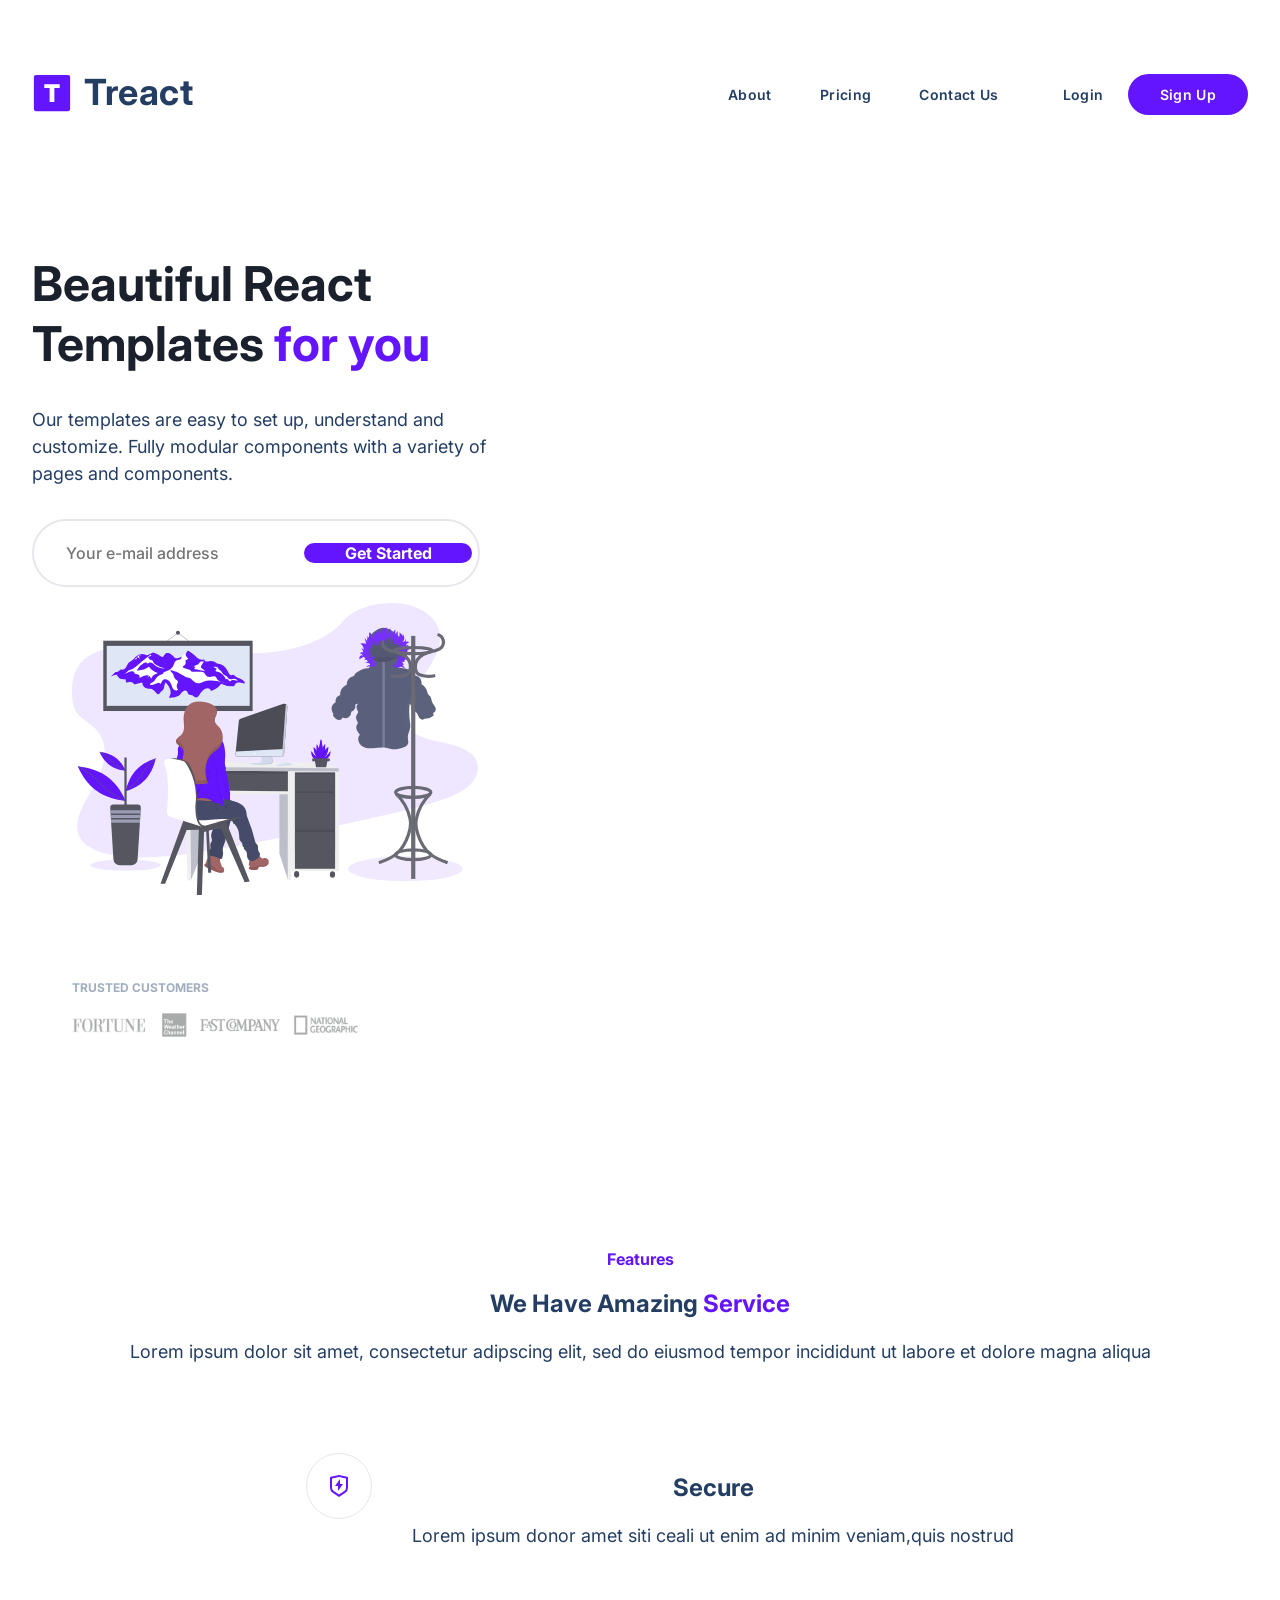
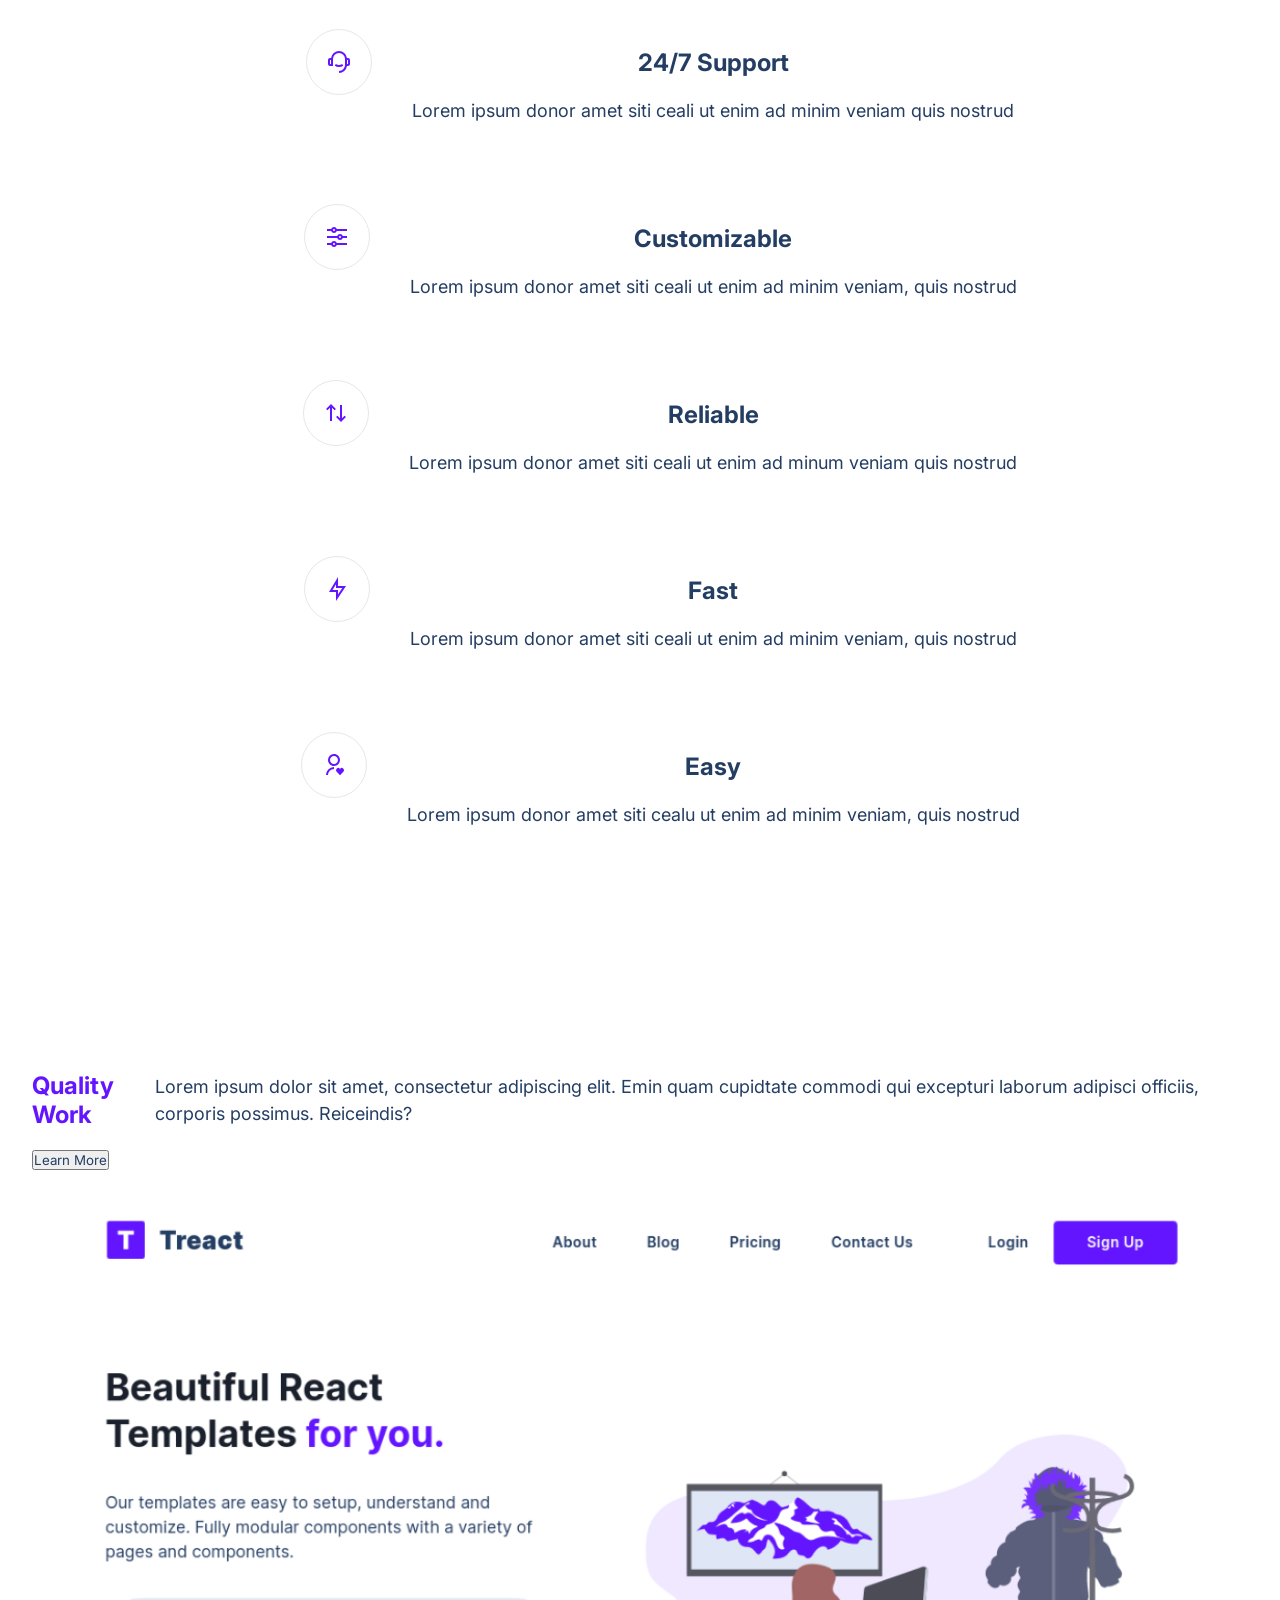
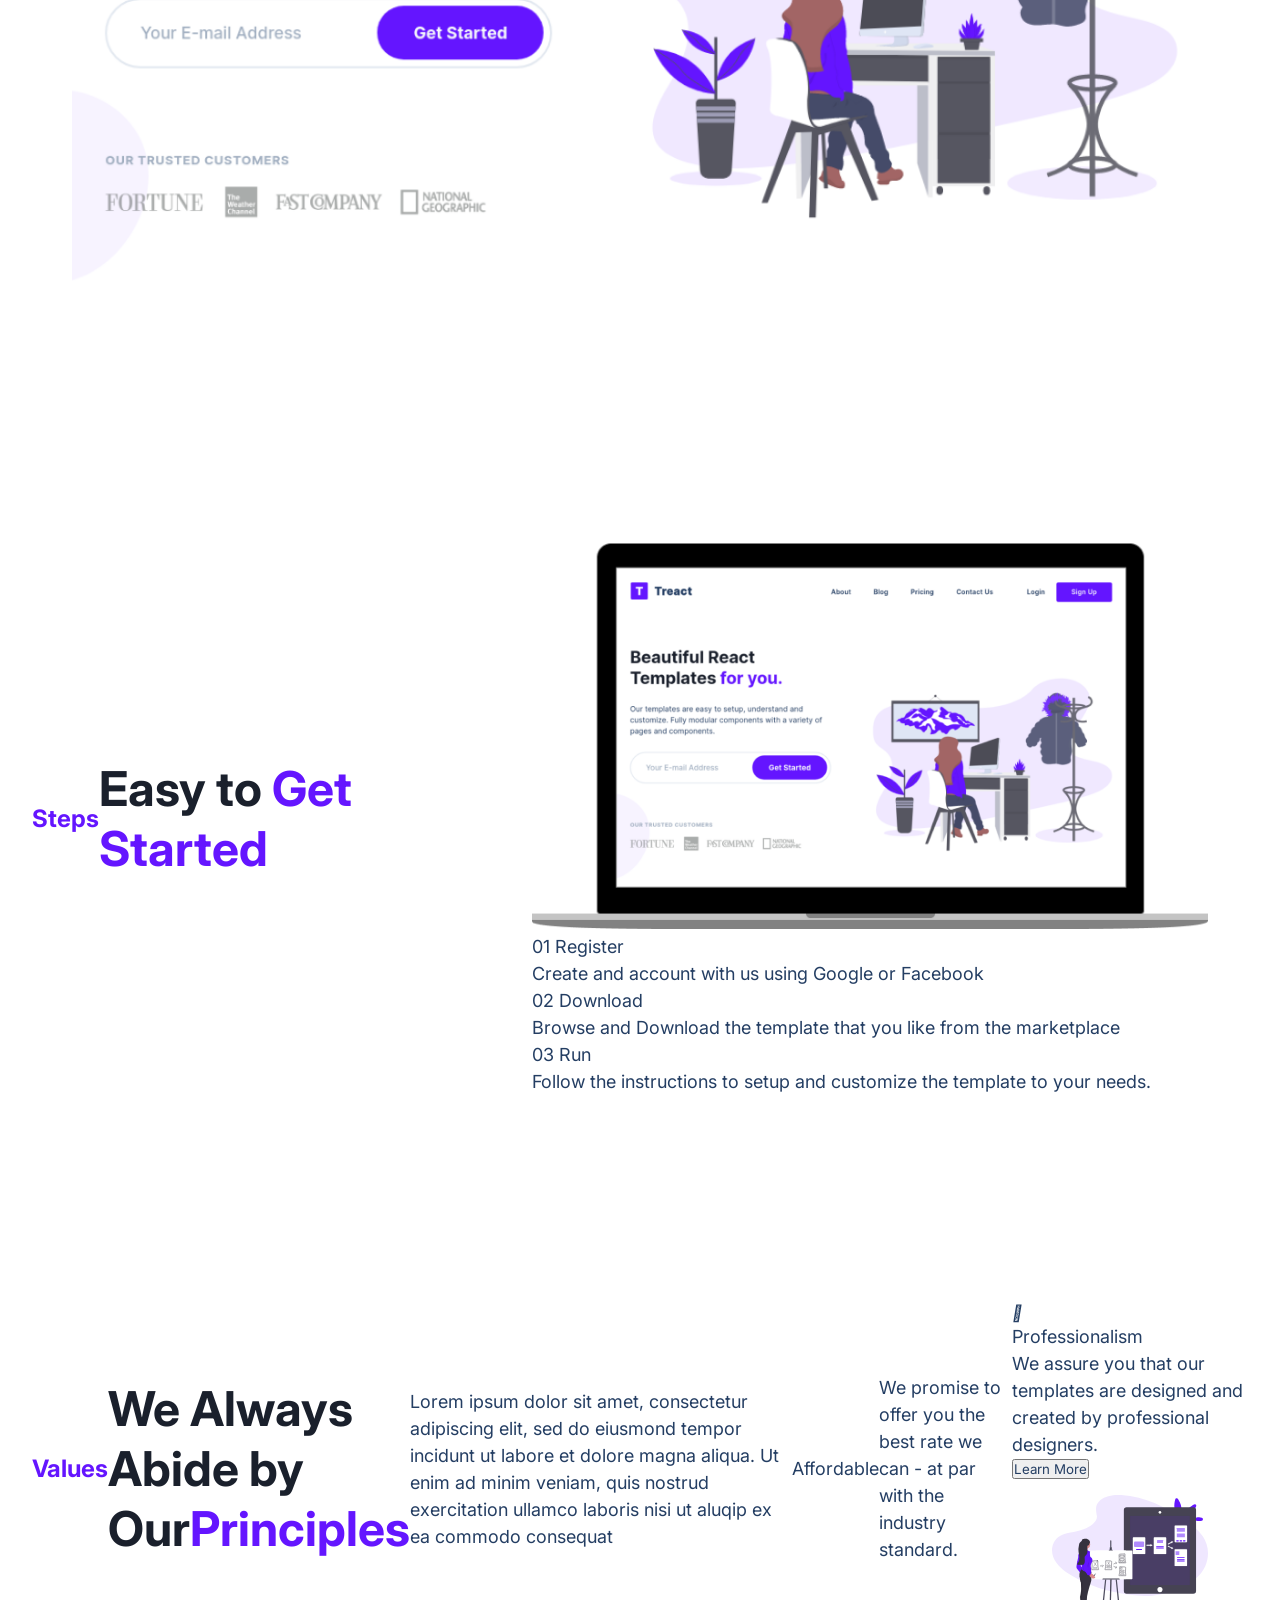
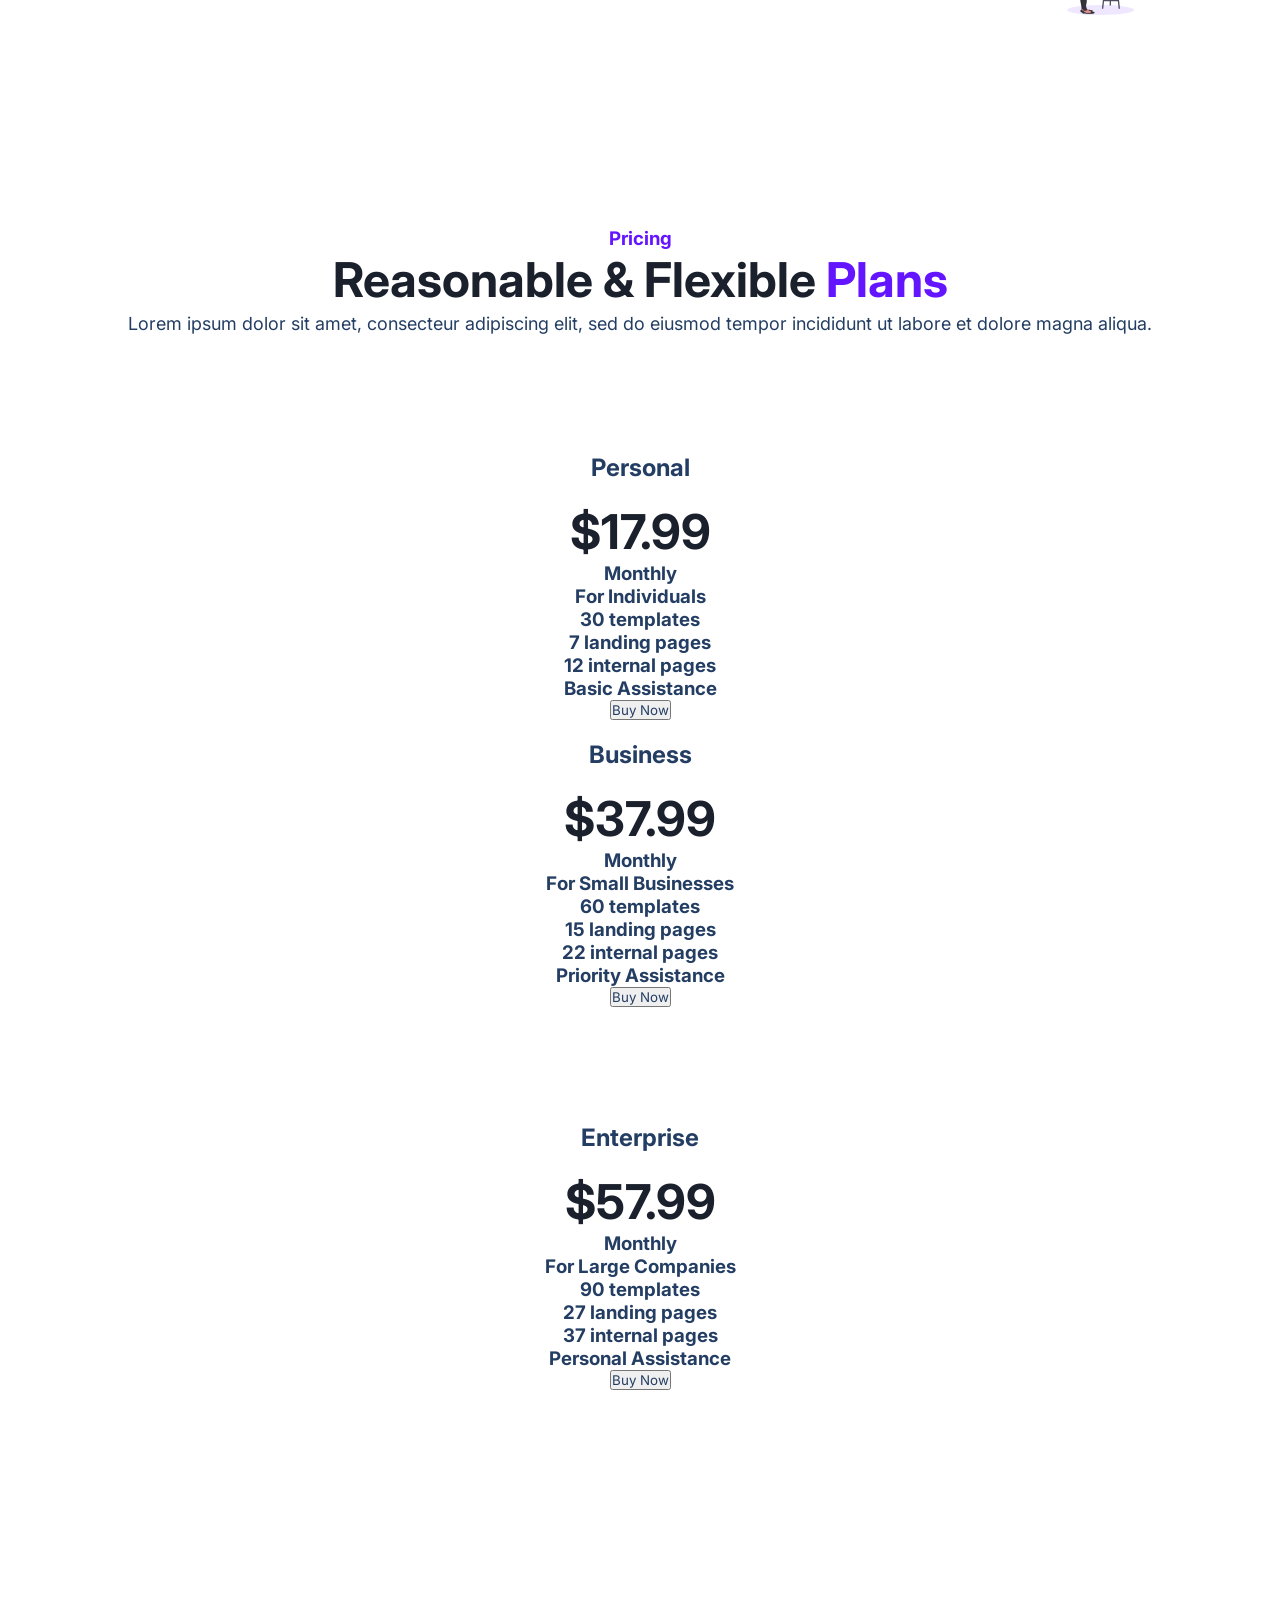
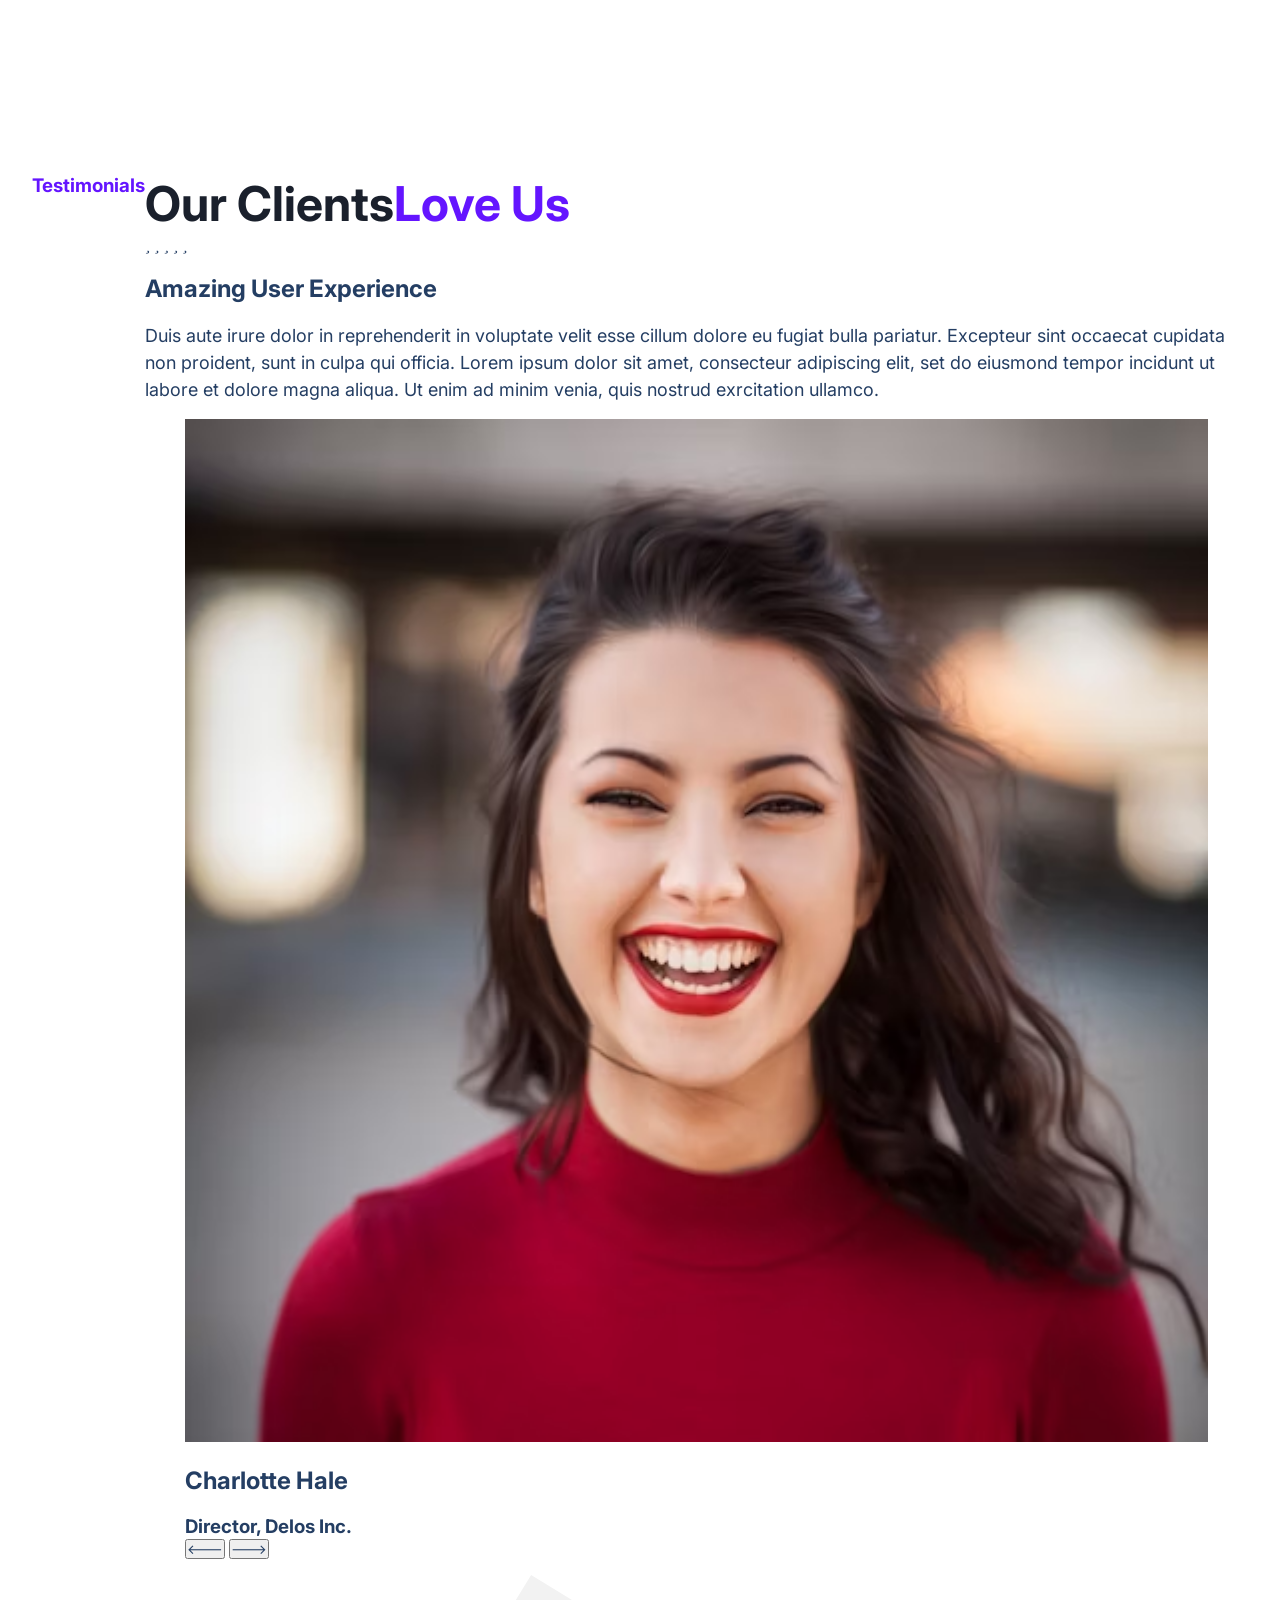
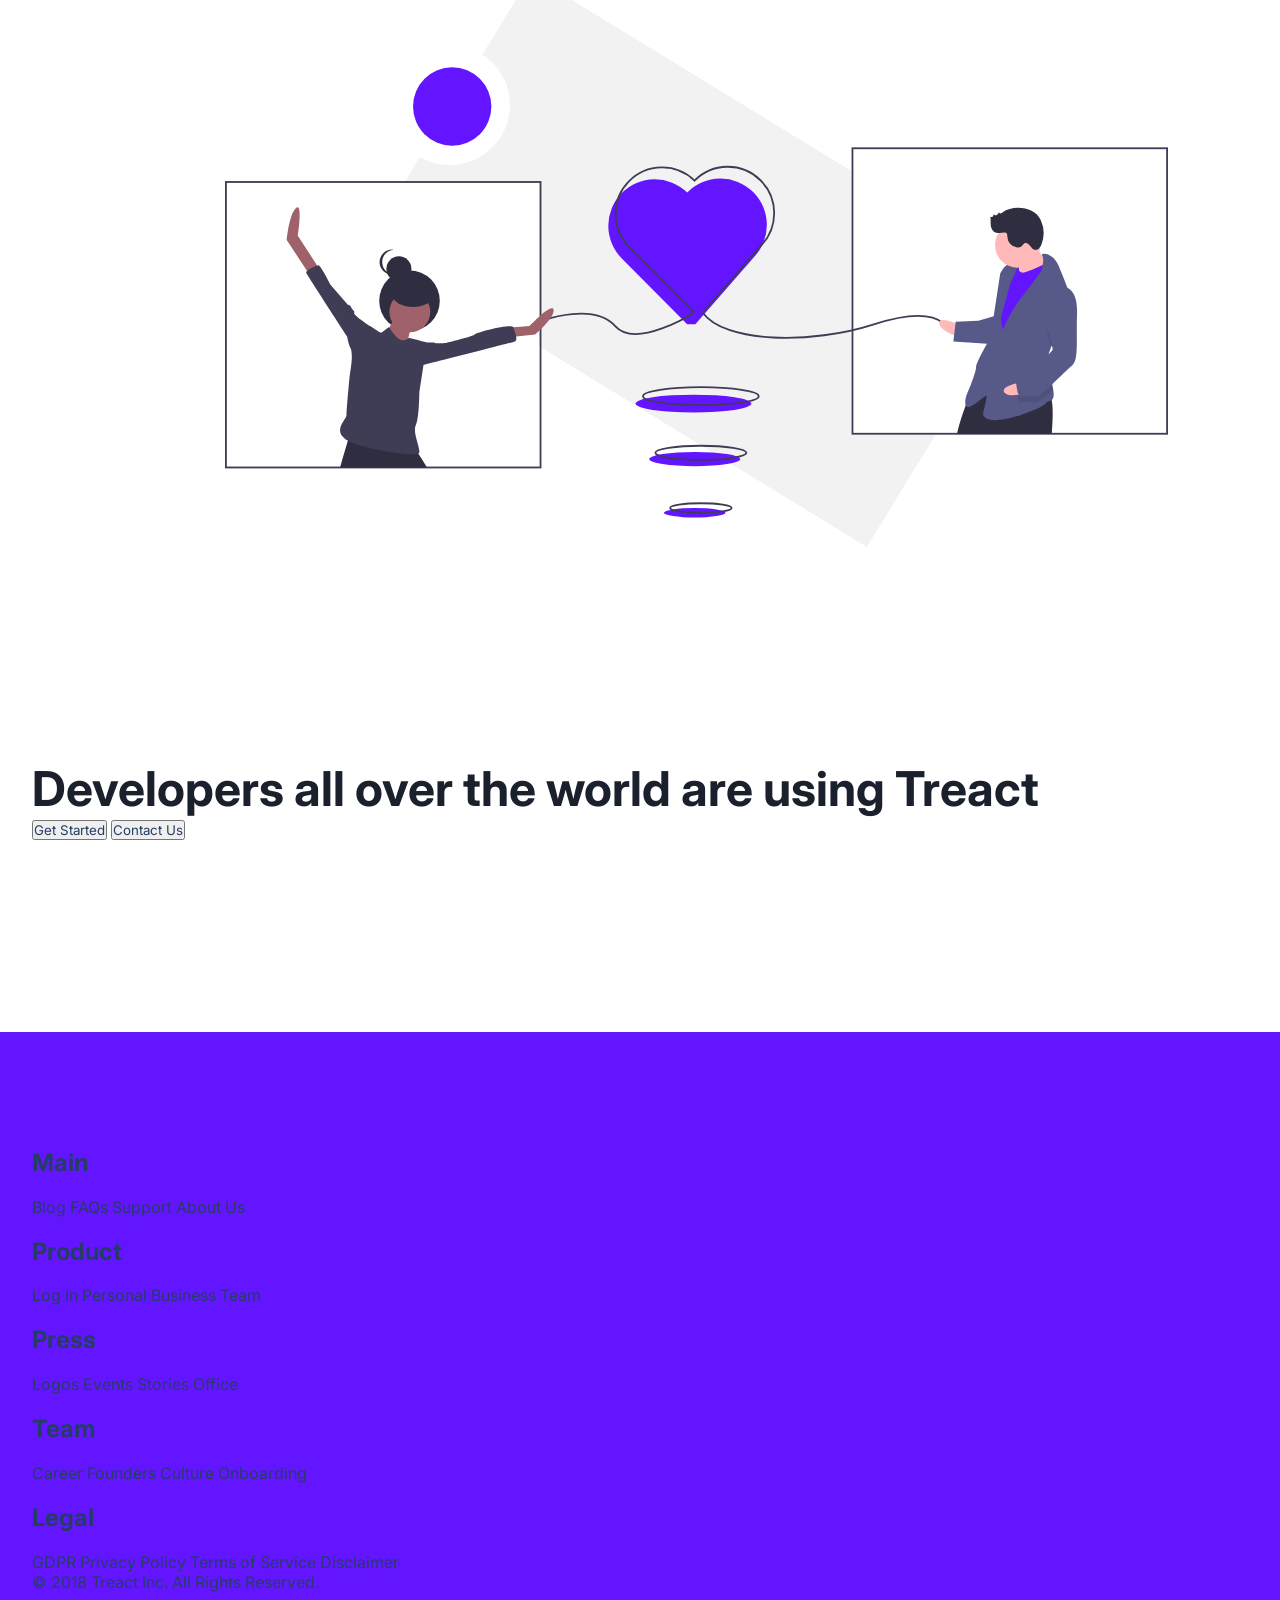
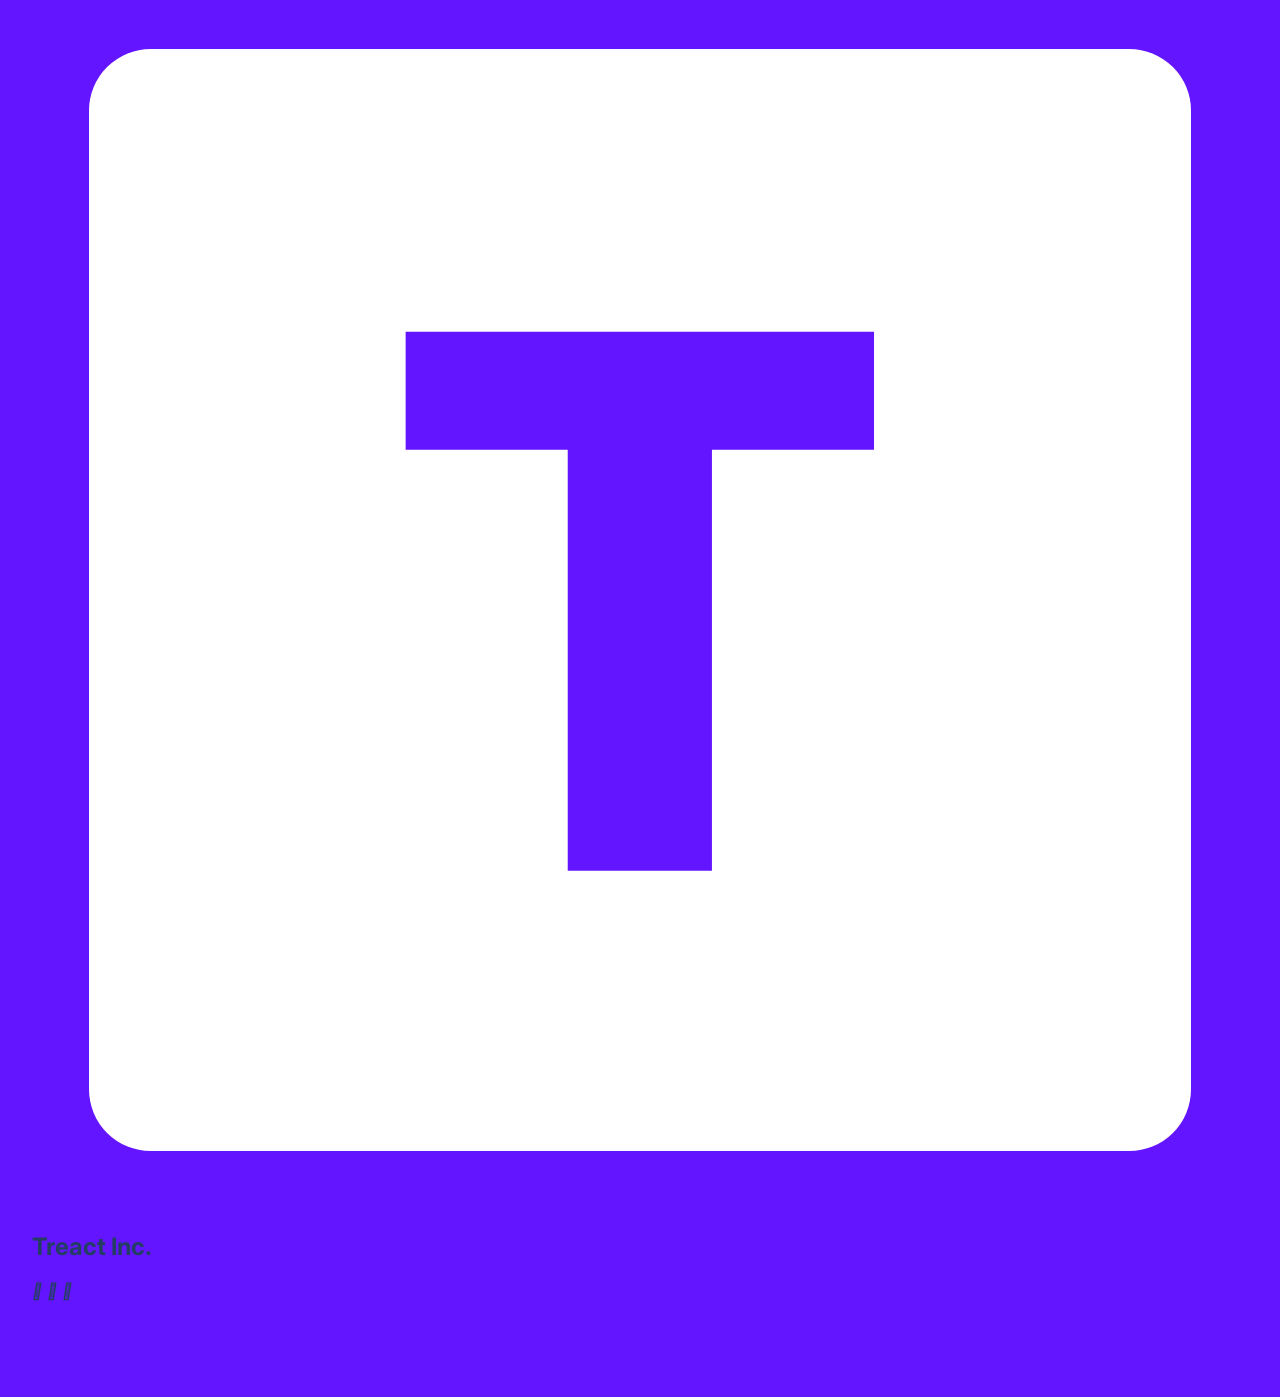
==== index (1).html @ 4f352426 "updated index.html" ====
<!DOCTYPE html>
<html lang="en">

<head>
    <meta charset="UTF-8">
    <meta http-equiv="X-UA-Compatible" content="IE=edge">
    <meta name="viewport" content="width=device-width, initial-scale=1.0">
    <title>Document</title>
    <link rel="stylesheet" href="style.css">
    <link rel="stylesheet" href="https://pro.fontawesome.com/releases/v5.10.0/css/all.css"
        integrity="sha384-AYmEC3Yw5cVb3ZcuHtOA93w35dYTsvhLPVnYs9eStHfGJvOvKxVfELGroGkvsg+p" crossorigin="anonymous" />
    <script src="script.js"></script>
</head>

<body>
    <section id="landing">
        <nav>
            <div class="row nav__row">
                <div class="nav__logo">
                    <img class="nav__logo--img" src="./assets/logo.2c489fc453a1783cbadacf914efa3df6.svg" alt="Treact Logo">
                    <div class="nav__logo--title">
                        <h2>Treact</h2>
                    </div>
            </div>
            <div class="nav__links">
                    <a href="#"" class="nav__link">About</a>
                    <a href="#" 
                     class="nav__link">Pricing</a>
                    <a href="#" class="nav__link">Contact Us</a>
                    <a href="#" class="nav__link login">Login</a>
                    <a href="#" class="nav__link nav__link--primary">Sign Up</a>
                
                <button class="btn__menu" onclick="openMenu()">
                    <svg xmlns="http://www.w3.org/2000/svg" width="24" height="24" viewBox="0 0 24 24" fill="none"
                        stroke="currentColor" stroke-width="2" stroke-linecap="round" stroke-linejoin="round"
                        class="btn__menu--svg">
                        <line x1="3" y1="12" x2="21" y2="12"></line>
                        <line x1="3" y1="6" x2="21" y2="6"></line>
                        <line x1="3" y1="18" x2="21" y2="18"></line>
                    </svg>
                </button>
            </div>
        </nav>
        <div class="modal">
            <button class="btn__menu btn__menu--close" onclick="closeMenu()">
                <svg xmlns="http://www.w3.org/2000/svg" width="24" height="24" viewBox="0 0 24 24" fill="none"
                    stroke="currentColor" stroke-width="2" stroke-linecap="round" stroke-linejoin="round"
                    class="light___StyledCloseIcon-lj69nl-14 fASujC">
                    <line x1="18" y1="6" x2="6" y2="18"></line>
                    <line x1="6" y1="6" x2="18" y2="18"></line>
                </svg>
            </button>
            <div class="modal__links">
                <a class="modal__link">About</a>
                <a class="modal__link">Blog</a>
                <a class="modal__link">Pricing</a>
                <a class="modal__link">Contact Us</a>
                <a class="modal__link">Login</a>
                <a class="modal__link modal__link--primary">Sign Up</a>
            </div>
        </div>
        <header>
            <div class="container">
                <div class="row">
                    <div class="header__description">
                        <h1 class="header__title">Beautiful React Templates <span class="purple">for you</span></h1>
                        <p class="header__description--para"<p> Our templates are easy to set up, understand and customize. Fully modular components with a variety of pages and components.</p>
        <div class="header__email">
            <input type="text" class="header__email--input" placeholder="Your e-mail address">
            <button class="header__email--btn">Get Started</button>
        </div>
        <figure class="header__img--wrapper">
            <img src="./assets/design-illustration-2.6da6a00b20c07c4a9b65d1870679e1b8.svg" alt="" class="header__img"

</figure>
<p class="header__customers--title">
    TRUSTED CUSTOMERS
</p>
   <img src="./assets/customers-logo-strip.680ac7c2e8ae28161d2c.png" alt="" class="header__customers"                         
            </div>
        </header>
    </section>
    <main>
        <section id="features">
            <div class="container">
                <div class="row__narrow">
                    <h4 class="section__title"><span class="purple">Features</span></h4>
                    <h2 class="section__title">We Have Amazing <span class="purple">Service</span></h2>
                    <div class="section__para">
                    <p>Lorem ipsum dolor sit amet, consectetur adipscing elit, sed do eiusmod tempor incididunt ut labore et dolore magna aliqua </p>
                    </div>
                    <div class="features">
                        <div class="feature">
                          <div class="feature__row">
                            <figure class="feature__img--wrapper">
                                <img src="./assets/shield-icon.daefe14b320b14fbd9cbd18908ac93ec.svg" alt="" class="feature__img">
                                </figure>
                                <div class="feature__text">
                                    <h2 class="feature__title">Secure</h2>
                                    <p class="feature__para">Lorem ipsum donor amet siti ceali ut enim ad minim veniam,quis nostrud</p>
                                </div>
                          </div>  
                        </div>
                </div>
                <div class="feature">
                <div class="feature__row">
                    <figure class="feature__img--wrapper">
                        <img src="./assets/support-icon.f9253ffa8cb6ffde5bbaa05eb5136375 (1).svg" alt="" class="feature__img">
                    </figure>
                    <div class="feature__text">
                        <h2 class="feature__title">24/7 Support</h2>
                        <p class="feature__para">Lorem ipsum donor amet siti ceali ut enim ad minim veniam quis nostrud</p>
                    </div>
                </div>    
                </div>
                <div class="feature">
                 <div class="feature__row">
                    <figure class="feature__img--wrapper">
                        <img src="./assets/customize-icon.367468c90fd796009b97fbfba67b2c6a.svg" alt="" class="feature__img">
                        </figure>
                        <div class="feature__text">
                            <h2 class="feature__title">Customizable</h2>
                            <p class="feature__para">Lorem ipsum donor amet siti ceali ut enim ad minim veniam, quis nostrud</p>
                        </div>
                    </div>   
                </div>
                <div class="feature">
                  <div class="feature__row">
                    <figure class="feature__img--wrapper">
                        <img src="./assets/reliable-icon.1367510a8f0a1bec76dc425d25f92f43.svg" alt="" class="feature__img">
                    </figure>
                    <div class="feature__text">
                        <h2 class="feature__title">Reliable</h2>
                        <p class="feature__para">Lorem ipsum donor amet siti ceali ut enim ad minum veniam quis nostrud</p>
                    </div>
                  </div> 
                  </div> 
                <div class="feature">
                    <div class="feature__row">
                        <figure class="feature__img--wrapper">
                            <img src="./assets/fast-icon.dbb971a73d4805d2fc3bcdacdb55beba.svg" alt="" class="feature__img">
                        </figure>
                        <div class="feature__text">
                            <h2 class="feature__title">Fast</h2>
                            <p class="feature__para"> Lorem ipsum donor amet siti ceali ut enim ad minim veniam, quis nostrud</p>
                        </div>
                    </div>
                    </div>
                    <div class="feature">
                    <div class="feature__row">
                        <figure class="feature__img--wrapper">
                            <img src="./assets/simple-icon.673b7e1750b2a4ef32907fc164828d00.svg" alt="" class="feature__img">
                        </figure>
                        <div class="feature__text">
                            <h2 class="feature__title">Easy</h2>
                            <p class="feature__para">Lorem ipsum donor amet siti cealu ut enim ad minim veniam, quis nostrud</p>
                        </div>
                    </div>
                
            </div>
        </section>
        <section id="quality">
            <div class="container">
                <div class="row">
                    <h2 > <span= class="purple"></span>Quality Work</h2>
                    <p>Lorem ipsum dolor sit amet, consectetur adipiscing elit. Emin quam cupidtate commodi qui excepturi laborum adipisci officiis, corporis possimus. Reiceindis?</p>
                </div>
                <button class="btn btn--primary">Learn More</button>
                <figure class="quality__image">
                    <img src="./assets/hero-screenshot-1.40a097b525c2f8c9808e.png"
                </figure>
            </div>
        </section>
        <section id="steps">
            <div class="container">
                <div class="row">
                    <h2 > <span= class="purple"></span>Steps</h2>
                    <h1>Easy to <span= class="purple">Get Started</span></h1>
                    <figure class="steps__image">
                        <img src="./assets/hero-screenshot-2.241aac1fbc66db29d873.png"
                    </figure>
                    <p class="steps__description">01 Register</p>
                    <p class="steps__subtitle">
                        Create and account with us using Google or Facebook
                    </p>
                    <p class="steps__description">02 Download</p>
                    <p class="steps__subtitle">
                        Browse and Download the template that you like from the marketplace
                    </p>
                    <p class="steps__description">03 Run
</p>
<p class="steps__subtitle"> Follow the instructions to setup and customize the template to your needs. </p>
                </div>
            </div>
        </section>
        <section id="values">
            <div class="container">
                <div class="row">
                    <h2 > <span= class="purple"></span>Values</h2>
                    <h1>We Always Abide by Our<span= class="purple">Principles</span></h1>
                    <p class="values__description">Lorem ipsum dolor sit amet, consectetur adipiscing elit, sed do eiusmond tempor incidunt ut labore et dolore magna aliqua. Ut enim ad minim veniam, quis nostrud exercitation ullamco laboris nisi ut aluqip ex ea commodo consequat</p>
                    <div class="value">
                    <i class="fa-solid fa-dollar sign"></i>
                </div>
                    <p class="value__subsection">
                        Affordable
                    </p>
                    <p class="value__description"> We promise to offer you the best rate we can - at par with the industry standard.</p>
                    <div class="value">
                        <i class="fa-solid fa-briefcase"></i>
                        <p class="value__subsection">
                            Professionalism</p>
                            <p class="value__description"> We assure you that our templates are designed and created by professional designers.</p>
                            <button class="btn btn--primary">Learn More</button>
                            <figure class="values__image">
<img src="./assets/prototype-illustration.21bc4b3f612a2f257c3d361067582485.svg"
                            </figure>
                            
                    </div>
                    
                </div>
            </div>
        </section>
        <section id="pricing">
            <div class="container">
                <div class="row">
                    <h3 class="section__title"><span class="purple">Pricing</span></h3>
                    <h1>Reasonable & Flexible <span class="purple">Plans</span></h1>
                    <p class="pricing__description">Lorem ipsum dolor sit amet, consecteur adipiscing elit, sed do eiusmod tempor incididunt ut labore et dolore magna aliqua.</p>
                </div>
                <div class="container">
                    <div class="row">
                    <h2>Personal</h2>
                    <h1>$17.99</h1>
                    <h3>Monthly</h3>
                    <h3>For Individuals</h3>
                    <h3>30 templates</h3>
                    <h3>7 landing pages</h3>
                    <h3>12 internal pages</h3>
                    <h3>Basic Assistance</h3>
                    <button class="btn btn--primary">Buy Now</button>
</div>
<div class="containter">
    <div class="row">
        <h2>Business</h2>
        <h1>$37.99</h1>
        <h3>Monthly</h3>
        <h3>For Small Businesses</h3>
        <h3>60 templates</h3>
        <h3>15 landing pages</h3>
        <h3>22 internal pages</h3>
        <h3>Priority Assistance</h3>
        <button class="btn btn--primary">Buy Now</button>
</div>
<div class="container">
    <div class="row">
        <h2>Enterprise</h2> 
        <h1>$57.99</h1>
        <h3>Monthly</h3>
        <h3>For Large Companies</h3>
        <h3>90 templates</h3>
        <h3>27 landing pages</h3>
        <h3>37 internal pages</h3>
        <h3>Personal Assistance</h3>
        <button class="btn btn--primary">Buy Now</button>
    </div>
</div>
            
        </section>
        <section id="testimonials">
            <div class="container">
                <div class="row">
                    <h3 > <span= class="purple"></span>Testimonials</h3>
                    <div class="testimonial">
                    <h1> Our Clients<span= class="purple">Love Us</span></h1>
                    <div class="customer__ratings">
                        <i class="fa-solid fa-star"></i>
                        <i class="fa-solid fa-star"></i>    
                        <i class="fa-solid fa-star"></i>
                        <i class="fa-solid fa-star"></i>
                        <i class="fa-solid fa-star"></i>
                        <h2>Amazing User Experience</h2>
                        <p class="customer__testimonal"> Duis aute irure dolor in reprehenderit in voluptate velit esse cillum dolore eu fugiat bulla pariatur. Excepteur sint occaecat cupidata non proident, sunt in culpa qui officia. Lorem ipsum dolor sit amet, consecteur adipiscing elit, set do eiusmond tempor incidunt ut labore et dolore magna aliqua. Ut enim ad minim venia, quis nostrud exrcitation ullamco.
                            </p>
                            <figure class="customer__image">
                                <img src="./assets/photo-1494790108377-be9c29b29330.avif"
                            </figure>
                            <h2>Charlotte Hale  </h2>
                            <h3>Director, Delos Inc.</h3>
                            <button class="btn btn--primary"><---</button>
                            <button class="btn btn--primary">---></button>
                            <figure class="testimonial__image">
                                <img src="./assets/love-illustration.c759090fa833369ad6ffb6eb19cacb3e.svg">
                            </figure>
                    </div>
                </div>
            
        </section>
        <section id="start">
            <div class="container">
                <div class="row">
                    <h1>Developers all over the world are using Treact</h1>
                    <button class="btn btn--primary">Get Started</button>
                    <button class="btn btn--secondary">Contact Us</button>
                </div>
            </div>
        </section>
    </main>
    <footer>
        <div class="row footer__row">
            <div class="footer__row">
                <h2>Main</h2>
                <div class="footer__list">
                    <a href= "class=footer__link">Blog</a>
                    <a href="class="footer__link">FAQs</a>
                    <a href="class="footer__link">Support</a>
                    <a href="class="footer__link">About Us</a>
                </div>
                <div class="footer__row">
                    <h2>Product</h2> 
                    <a href="class=footer__link">Log In</a>
                    <a href="class=footer__link">Personal</a>
                    <a href="class__footer link">Business</a>
                    <a href="class=footer__link">Team</a>
                    <div class="footer__row">
                        <h2>Press</h2>
                        <a href="class=footer__link">Logos</a>
                        <a href="class=footer__link">Events</a>
                        <a href="class=footer__link">Stories</a>
                        <a href="class=footer__link">Office</a>
                    </div>
                        <div class="footer__row">
                                <h2>Team</h2>
                                <a href="class=footer__link">Career</a>
                                <a href="class=footer__link">Founders</a>
                                <a href="class=footer__link">Culture</a>
                                <a href="class=footer__link">Onboarding</a>
                                <div class="footer__row">
                                    <h2>Legal</h2>
                                    <a href="class=footer__link">GDPR</a>
                                    <a href="class=footer__link">Privacy Policy</a>
                                    <a href="class=footer__link">Terms of Service</a>
                                    <a href="class=footer__link">Disclaimer</a>
                                    <div class="footer__copyright"> &copy 2018 Treact Inc. All Rights Reserved.</div>
                                    <div class="footer__logo">
                                        <img src="./assets/logo-light.d9a5d1b5be5ea077b26864fdfc2e96a4.svg"
                                    </div>
                                    <div class="footer__logo__title">
                                        <h2>Treact Inc.</h2>
                                    </div>

                                        <div class="footer__socials">
                                            <a href="class=footer__social"><i class="fa-solid fa-facebook-f"></i></a>
                                            <a href="class=footer__social"><i class="fa-solid fa-twitter"></i></a>
                                            <a href="class=footer__social"><i class="fa-solid fa-youtube"></i></a>
                                        
                                    </div>
            </div>
        </div>
    </footer>
</body>

</html>
---- style.css ----
@import url("https://fonts.googleapis.com/css2?family=Inter:wght@100;200;300;400;500;600;700;800;900&display=swap");

* {
  margin: 0;
  padding: 0;
  box-sizing: border-box;
  font-family: "Inter", system-ui;
  color: #243e63;
}

body {
  max-width: 100vw;
  overflow-x: hidden;
}

a {
  text-decoration: none;
  display: inline;
}

h1 {
  font-size: 48px;
  color: #1a202c;
  line-height: 1.25;
}

p {
  font-size: 18px;
  line-height: 1.5;
}

img {
  width: 100%;
}

.row {
  width: 100%;
  max-width: 1280px;
  margin: 0 auto;
}

.row__narrow {
  width: 100%;
  max-width: 1024px;
  margin: 0 auto;
}

.container {
  padding: 96px 0;
}

.purple {
  color: #6415ff;
}

section {
  padding: 0 32px;
}

main {
  margin-bottom: 96px;
}

button {
  cursor: pointer;
}

/* 

NAVBAR ↓

*/

nav {
  display: flex;
  padding-top: 32px;
}

.nav__row {
  display: flex;
  justify-content: space-between;
}

.nav__logo {
  display: flex;
  align-items: center;
  margin: 8px 0;
  padding-bottom: 4px;
}

.nav__logo--img {
  height: 40px;
  width: 40px;
}

.nav__logo--title {
  font-weight: 900;
  font-size: 24px;
  margin-left: 12px;
  padding-bottom: 2px;
  letter-spacing: 0.6px;
}

.nav__links {
  display: flex;
  align-items: center;
  padding-bottom: 2px;
}

.nav__link {
  font-size: 14px;
  font-weight: 600;
  padding-top: 4px;
  letter-spacing: 0.35px;
  position: relative;
  border-bottom: 2px solid transparent;
  transition: 300ms;
  margin: 0 24px;
}

.nav__link::after {
  content: "";
  position: absolute;
  left: 0;
  bottom: -6px;
  height: 2px;
  width: 100%;
  background: #6415ff;
  transition: all 300ms ease;
  opacity: 0;
}

.nav__link:hover::after {
  opacity: 1;
}

.login {
  margin-left: 40px;
}

.nav__link--primary {
  margin: 0;
  padding: 10px 32px;
  margin-top: 2px;
  border-radius: 9999px;
  background-color: #6415ff;
  line-height: 1.5;
  color: #fff;
  border: none;
  width: auto;
  transition: all 300ms ease;
}

.nav__link--primary::after {
  content: "";
  width: 0;
  height: 0;
}

.nav__link--primary:hover {
  background-color: #5811cc;
  color: #fff;
}

.btn__menu {
  display: none;
  background: transparent;
  border: none;
  transition: all 300ms ease;
}

.btn__menu--svg:hover {
  filter: invert(26%) sepia(94%) saturate(7476%) hue-rotate(261deg)
    brightness(94%) contrast(115%);
}

.modal {
  position: fixed;
  top: 0;
  left: 0;
  right: 0;
  height: 378px;
  margin: 24px 16px;
  padding: 32px;
  background-color: #fff;
  border: 1px solid rgb(229, 231, 235);
  border-radius: 8px;
  z-index: 4;
  visibility: hidden;
  opacity: 0;
  transform: translateX(300%);
  transition: all 300ms ease;
}

.modal__links {
  width: 100%;
  height: 100%;
  display: flex;
  flex-direction: column;
  align-items: center;
}

.modal__link {
  color: #1a202c;
  font-size: 18px;
  font-weight: 600;
  line-height: 1.5;
  margin: 8px 0;
  padding-bottom: 4px;
  border-bottom: 2px solid transparent;
}

.modal__link--primary {
  color: #f7fafc;
  padding: 12px 32px;
  background: #6415ff;
  border-radius: 500px;
  border: none;
}

.menu--open .modal {
  visibility: visible;
  opacity: 1;
  transform: translateX(0);
}

.btn__menu--close {
  position: fixed;
  top: 24px;
  right: 18px;
}

/* 

HEADER / ABOUT US ↓

*/

header .row {
  display: flex;
  align-items: center;
  justify-content: space-between;
}

.header__description {
  width: 40%;
}

.header__description--para {
  margin: 32px 0;
}

.header__email {
  width: 100%;
  max-width: 448px;
  height: 68px;
  position: relative;
  display: flex;
  justify-content: flex-end;
  align-items: center;
}

.header__email--input {
  width: 100%;
  border-radius: 500px;
  border: 2px solid #e5e7eb;
  padding: 20px 192px 20px 32px;
  color: #243e63;
  font-size: 16px;
  font-weight: 500;
  position: absolute;
  top: 0;
  bottom: 0;
  z-index: 1;
  transition: border-color 300ms;
}

.header__email--input:hover {
  border-color: #a0aec0;
}

.header__email--input:focus,
.header__email--input:active {
  outline: none;
  border-color: #6415ff;
}

.header__email--btn {
  z-index: 2;
  margin: 8px;
  height: calc(100%-16px);
  border-radius: 500px;
  width: 168px;
  border: none;
  background-color: #6415ff;
  color: #fff;
  font-weight: 700;
  font-size: 16px;
  transition: all 300ms ease;
}

.header__email--btn:hover {
  background-color: #3c0d99;
}

.header__customers--title {
  margin-top: 80px;
  color: #a0aec0;
  font-size: 12px;
  font-weight: 700;
  letter-spacing: 0.6;
}

.header__customers {
  margin-top: 16px;
  padding-right: 120px;
  opacity: 0.5;
}

.header__img--wrapper {
  width: calc(100%-40%);
}

.header__img {
  width: 100%;
  max-width: 768px;
}

/* 

FEATURES ↓

*/

#features {
  position: relative;
}

#features .row__narrow {
  display: flex;
  flex-direction: column;
  align-items: center;
}

.features {
    display: flex;
    flex-wrap: wrap;
    margin-top: 40px;
}

.feature {
  width: calc(100%/3)  
  margin: 0;
  padding: 0;
  box-sizing: border-box;
  font-family: "Inter", sans-serif;
  color: #243e63;
}

.feature__row {
  display: flex;
  align-items: flex-start;
  padding: 32px 8px;
  margin: 0 16px;
  text-align: center;
}

.feature__img--wrapper {
  display: flex;
  padding: 20px;
  border: 1px solid #e5e7eb;
  border-radius: 500px;
}

.feature__text {
    margin-left: 0px;
    margin-top: 16px;
}

figure {
    margin-block-start: 1em;
    margin-block-end: 1em;
    margin-inline-start: 40px;
    margin-inline-end: 40px;
    unicode-bidi: isolate;
}

img {
    margin: 0;
    padding: 0;
    box-sizing: border-box;
    overflow-clip-margin: content-box;
    overflow: clip;
}
div {
    display: block;
    unicode-bidi: isolate;
}

h2 {
    display: block;
    font-size: 1.5em;
    margin-block-start: 0.83em;
    margin-block-end: 0.83em;
    margin-inline-start: 0px;
    margin-inline-end: 0;
    font-weight: bold;
    unicode-bidi: isolate;
}
/* 

QUALITY WORK ↓

*/

#quality .row {
  display: flex;
  justify-content: space-between;
  align-items: center;
}

/* 

STEPS ↓

*/

#steps .row {
  display: flex;
  justify-content: space-between;
  align-items: center;
}

/* 

VALUES ↓

*/

#values .row {
  display: flex;
  justify-content: space-between;
  align-items: center;
}

/*

PRICING ↓

*/

#pricing .row {
  display: flex;
  flex-direction: column;
  align-items: center;
}

/* 

TESTIMONIALS ↓

*/

#testimonials .row {
  display: flex;
}

/* 

START / CALL TO ACTION ↓

*/

#start .row {
  position: relative;
  overflow: hidden;
}

/* 

FOOTER ↓

*/

footer {
  padding: 96px 32px;
  background-color: rgb(100, 21, 255);
  margin-bottom: -32px;
  position: relative;
  overflow: hidden;
}

/* 

MOBILE RESPONSIVENESS ↓

*/

@media (max-width: 1280px) {
  header .row {
    align-items: flex-end;
  }
}

@media (max-width: 1024px) {
  .btn__menu {
    display: block;
  }
  header .row {
    flex-direction: column;
    align-items: center;
  }
  footer {
    padding: 80px 32px;
  }
}

@media (max-width: 768px) {
  #quality .row,
  #values .row {
    flex-direction: column-reverse;
  }
  #steps .row,
  #testimonials .row {
    flex-direction: column;
    align-items: center;
  }
  #pricing .row {
    margin-top: 40px;
  }
}

@media (max-width: 640px) {
  .container {
    padding: 80px 0;
  }
  .nav__logo {
    margin: 8px 0;
    padding-bottom: 4px;
  }
  main {
    margin-bottom: 80px;
  }
}
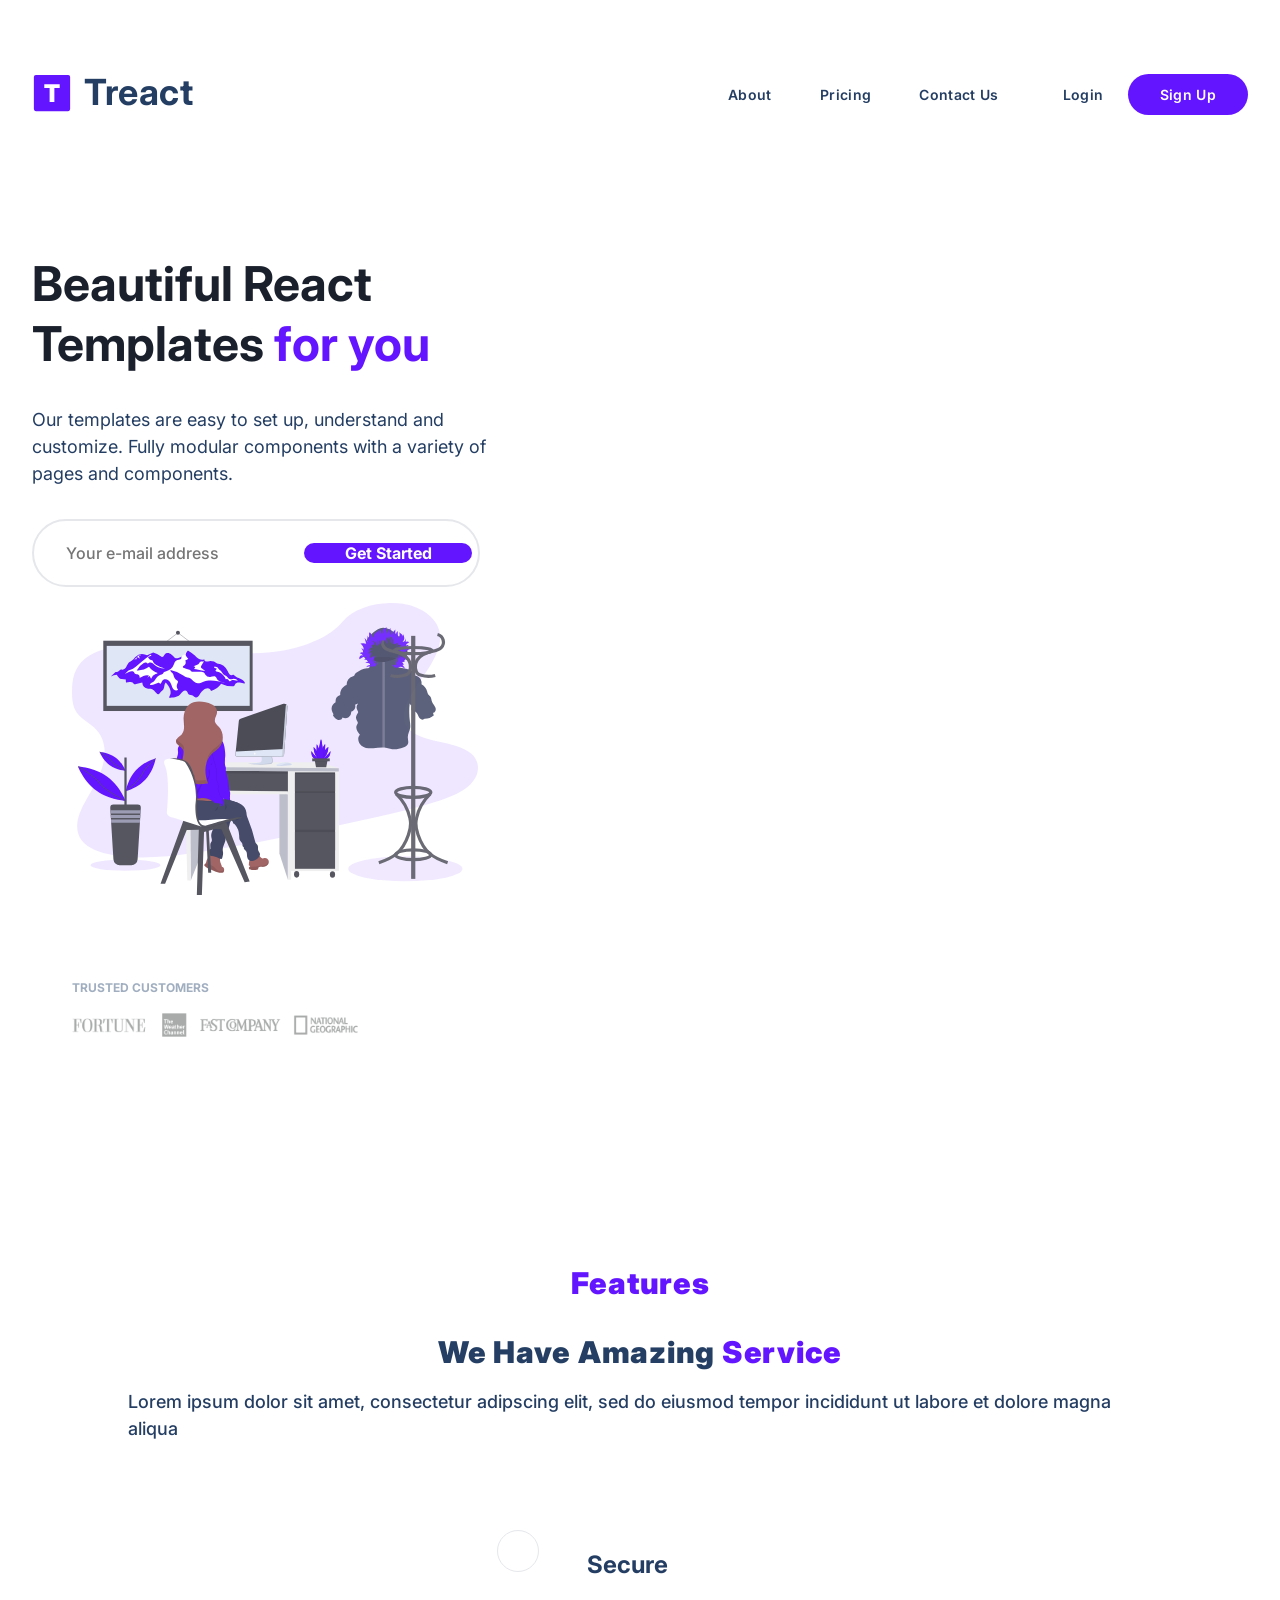
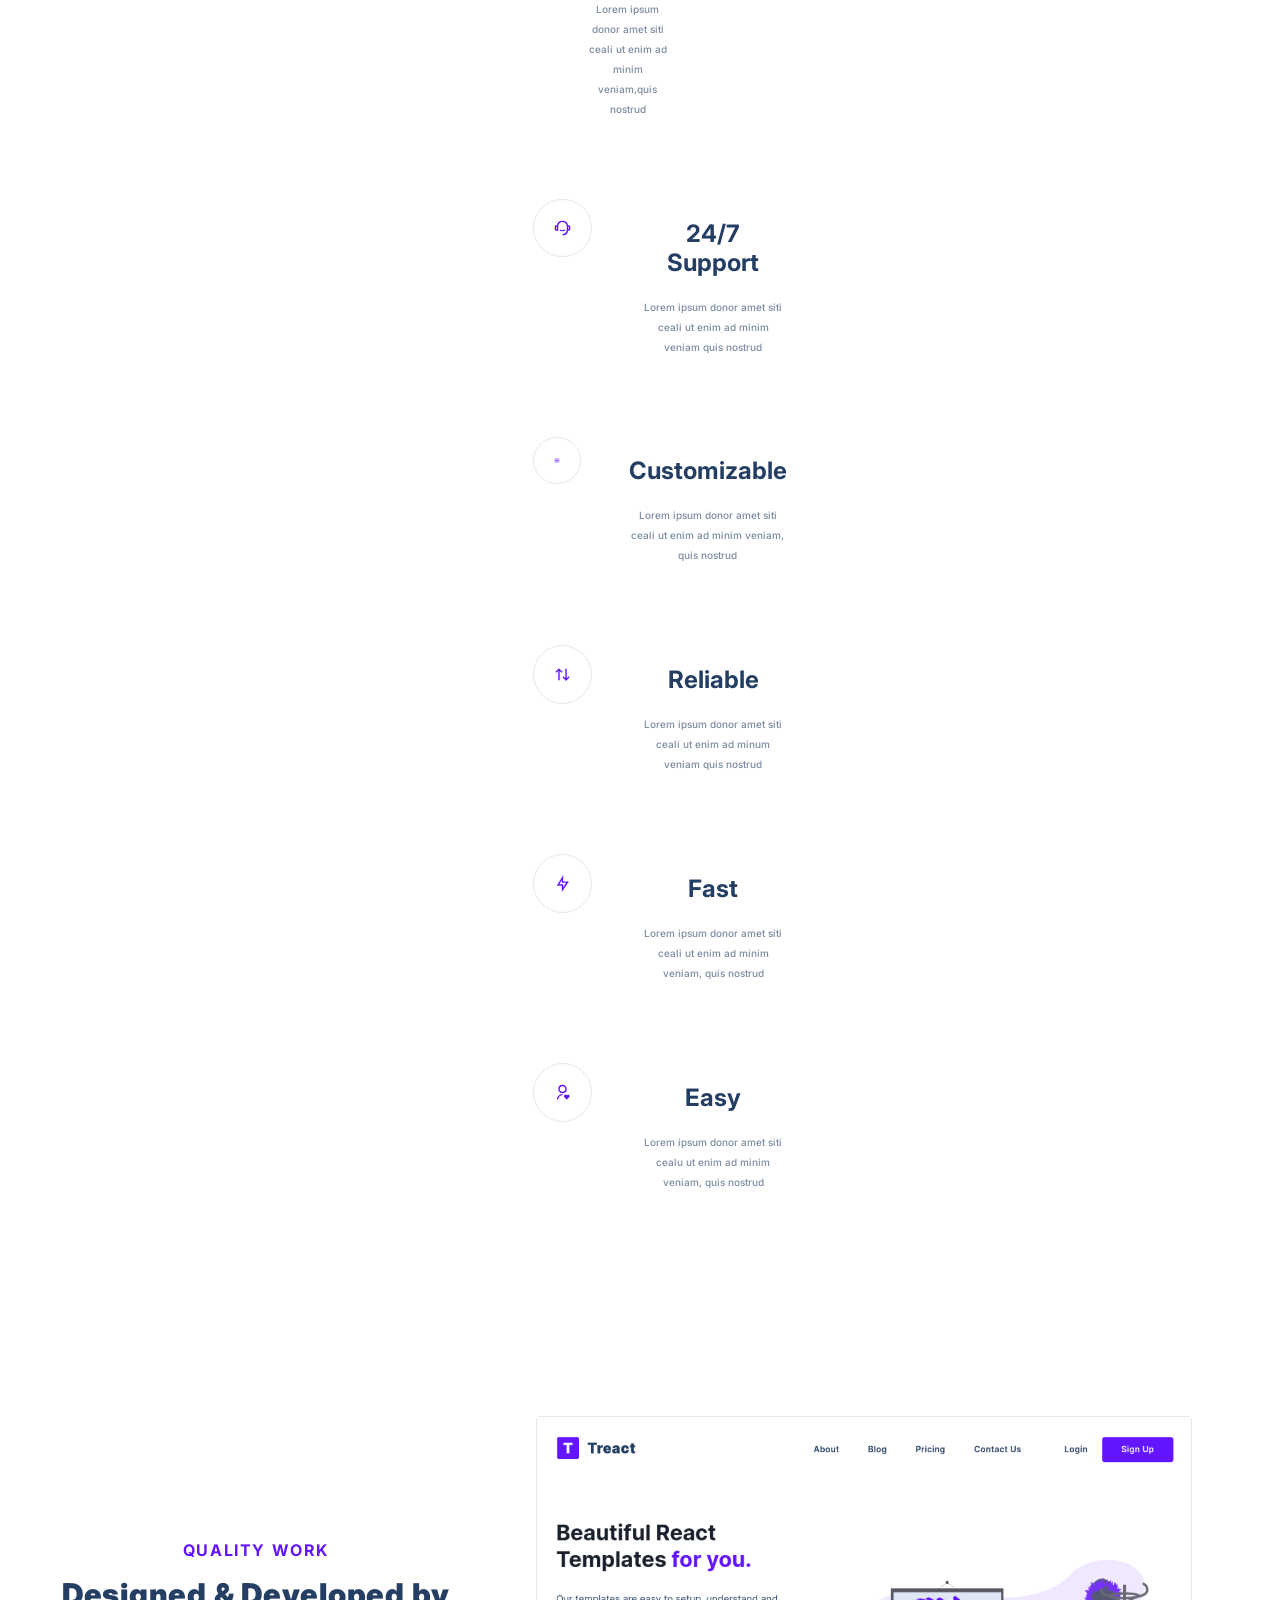
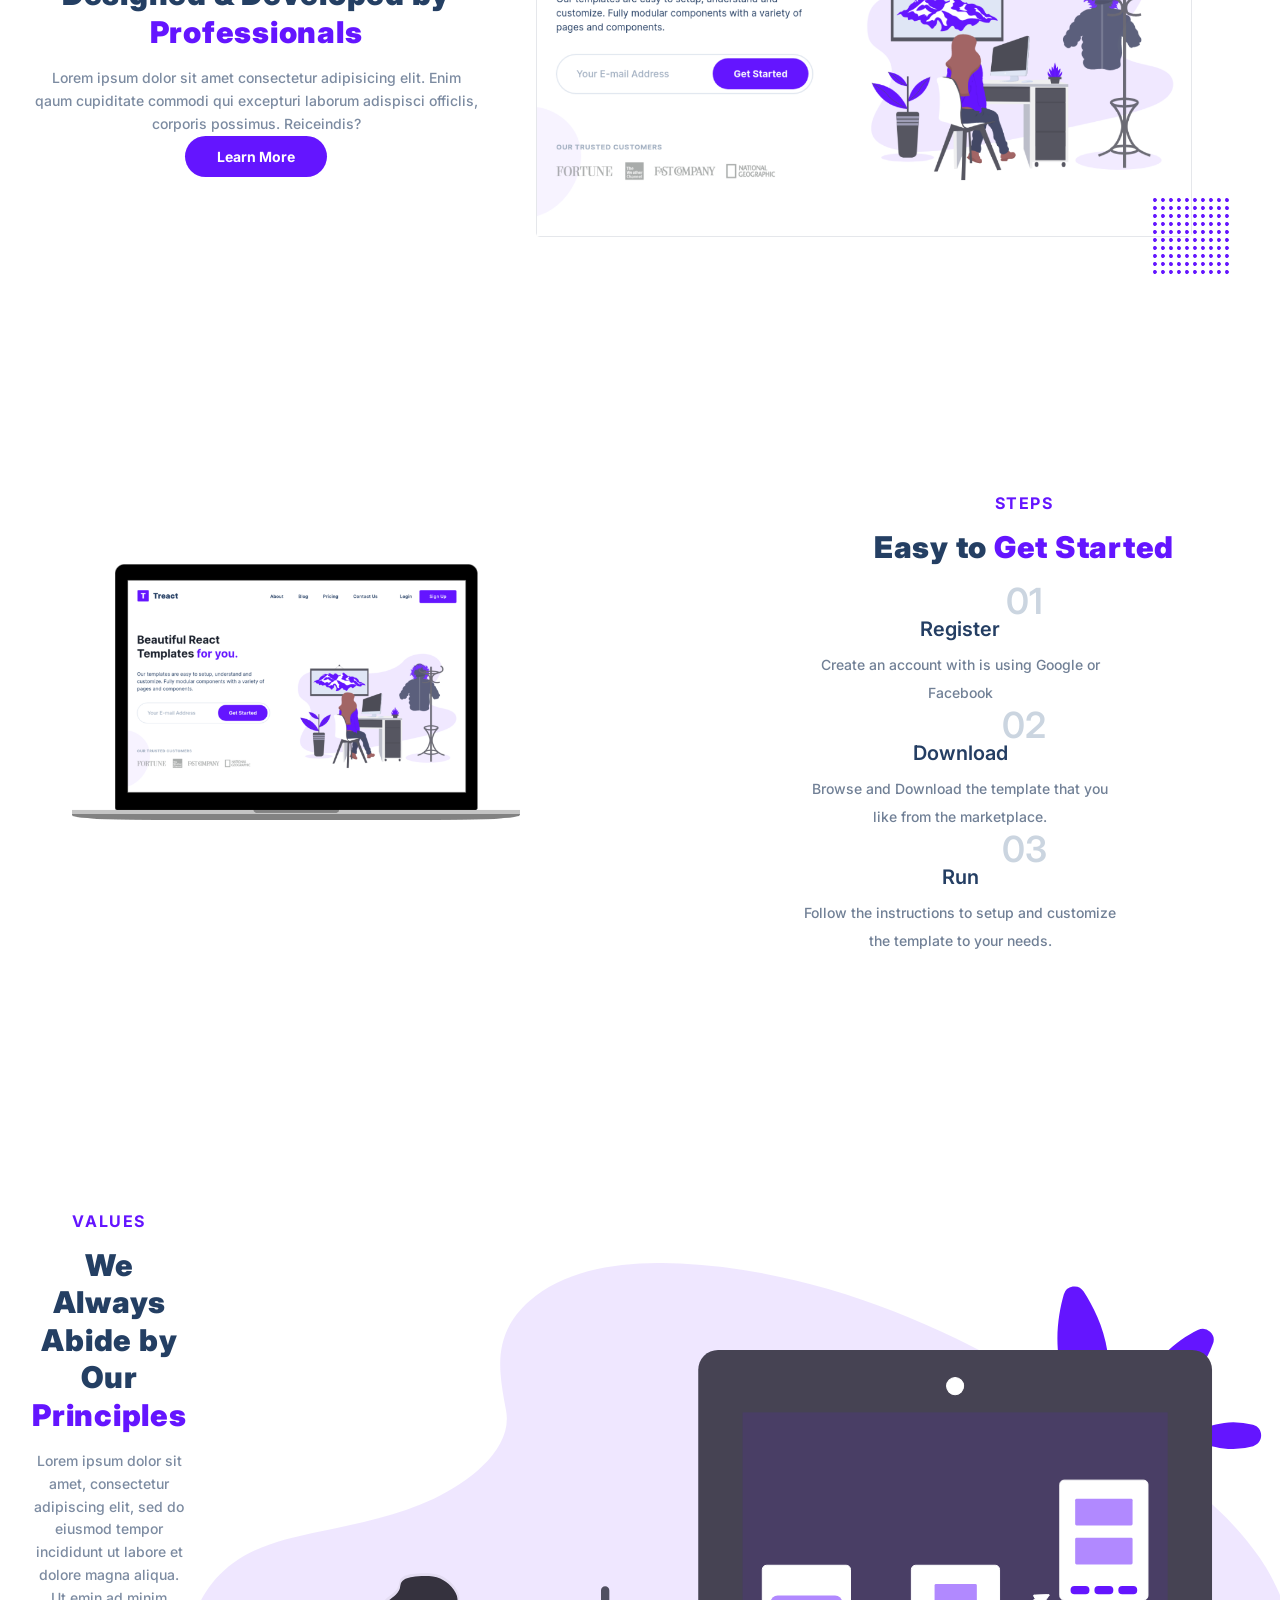
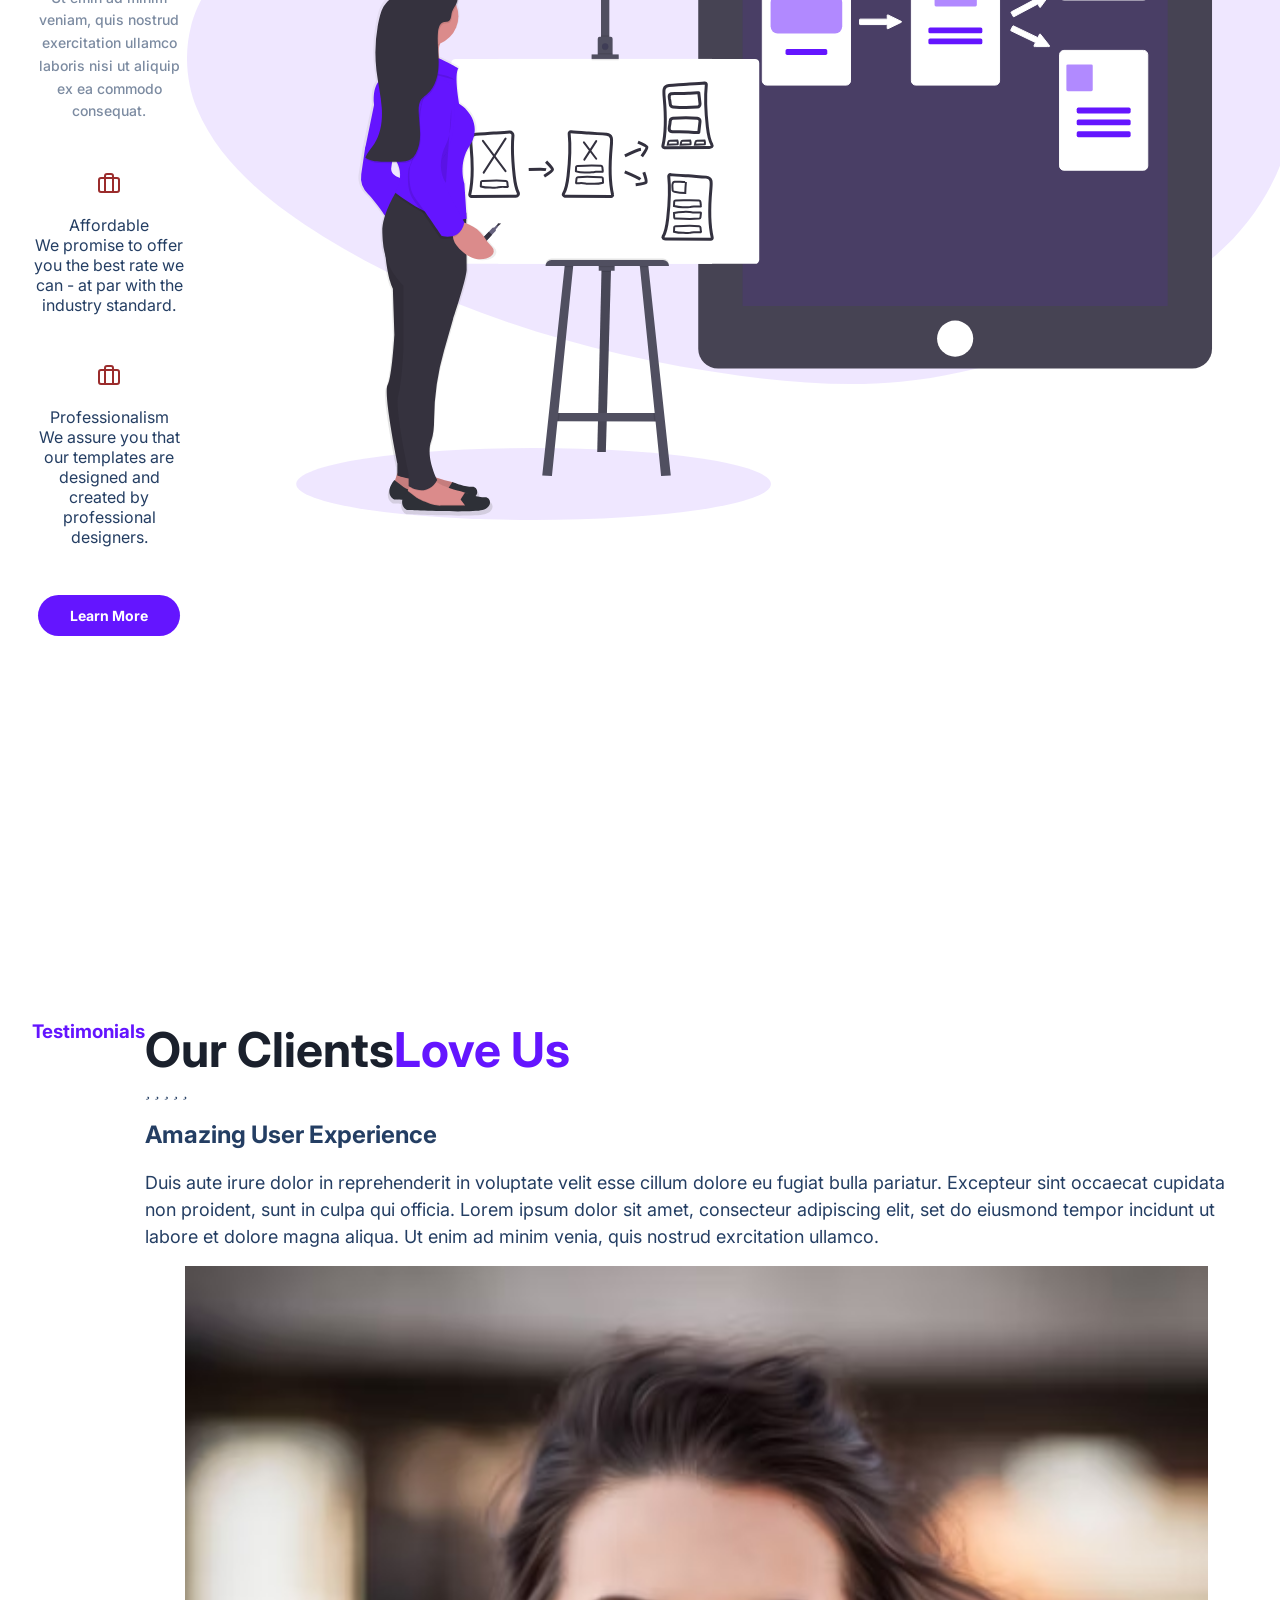
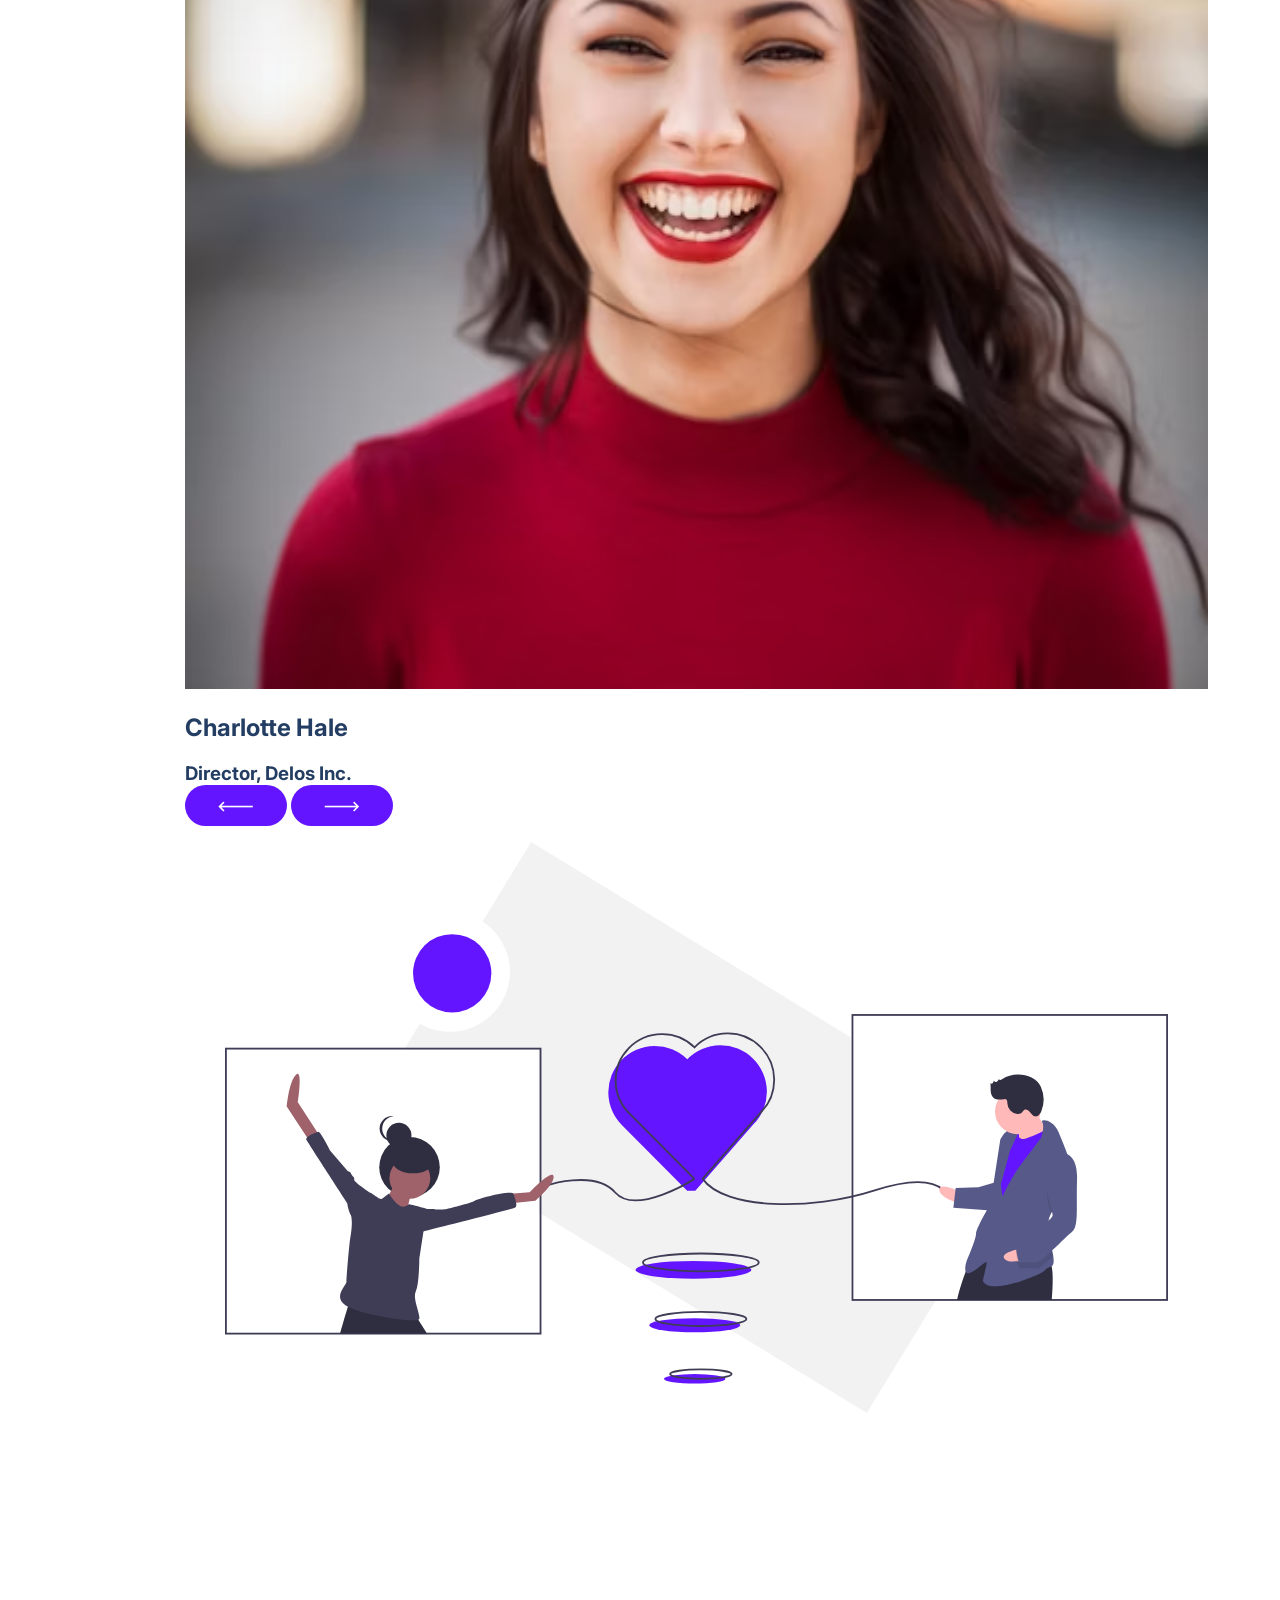
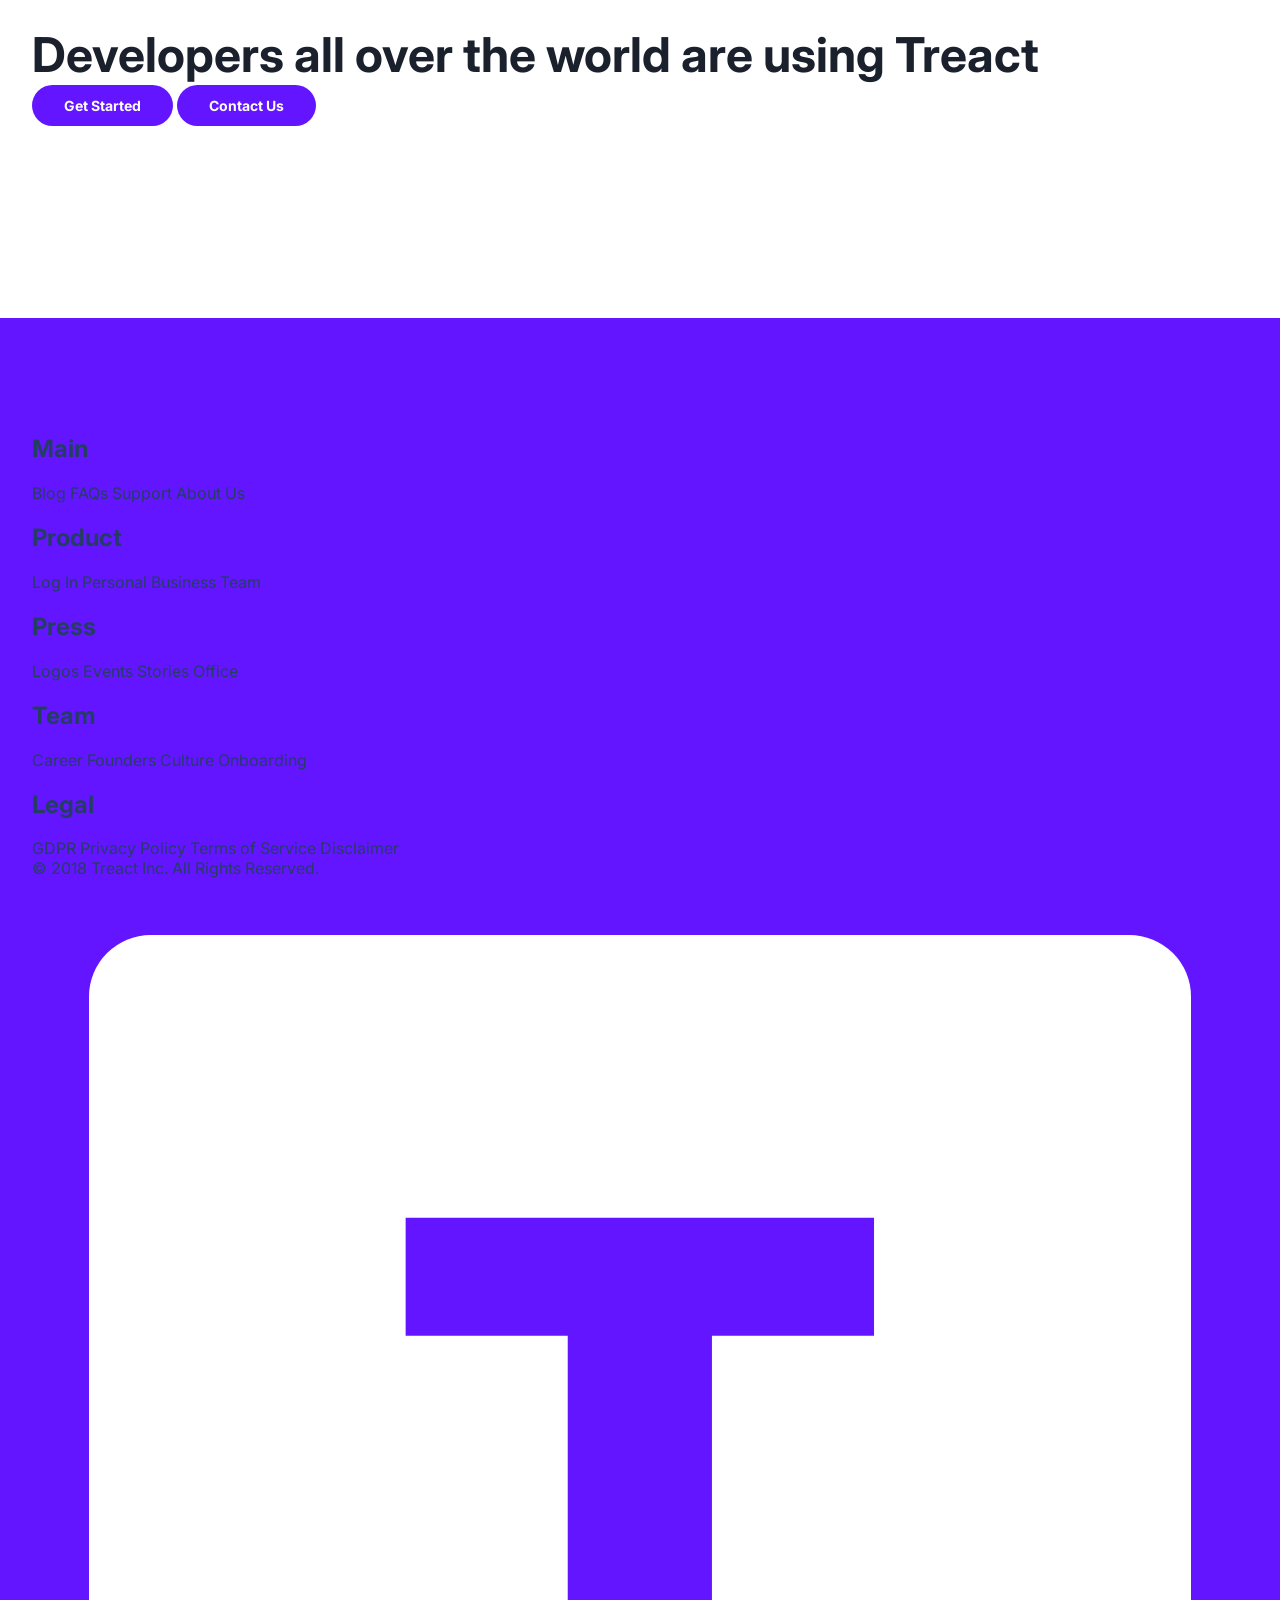
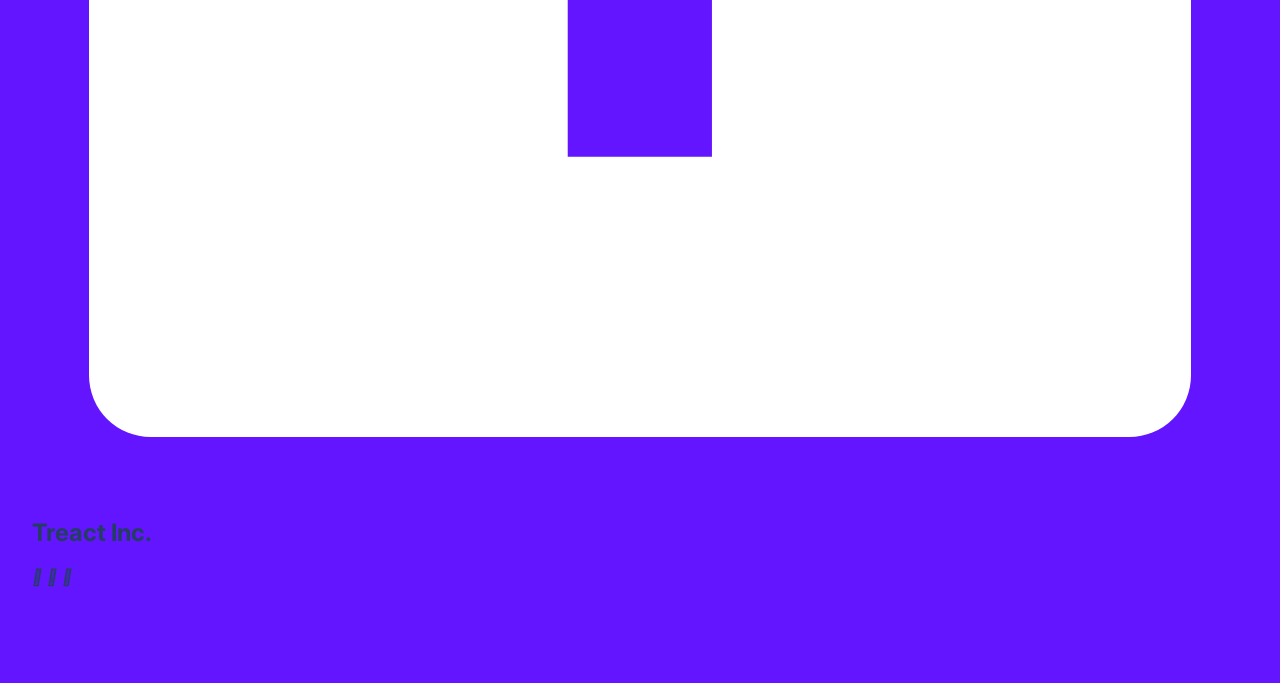
==== commit 0d9d59d2: "updated index.html" ====
--- a/index (1).html
+++ b/index (1).html
@@ -162,107 +162,130 @@
         <section id="quality">
             <div class="container">
                 <div class="row">
-                    <h2 > <span= class="purple"></span>Quality Work</h2>
-                    <p>Lorem ipsum dolor sit amet, consectetur adipiscing elit. Emin quam cupidtate commodi qui excepturi laborum adipisci officiis, corporis possimus. Reiceindis?</p>
-                </div>
-                <button class="btn btn--primary">Learn More</button>
-                <figure class="quality__image">
-                    <img src="./assets/hero-screenshot-1.40a097b525c2f8c9808e.png"
+                <div class="quality__description">
+                    <div class="section__tag">QUALITY WORK</div>
+                    <h2 class="section__title">Designed & Developed by <span class="purple">Professionals</span></h2>
+                    <p class="section__para">Lorem ipsum dolor sit amet consectetur adipisicing elit. Enim qaum cupiditate commodi qui excepturi laborum adispisci officlis, corporis possimus. Reiceindis?</p>
+                    <button class="btn">Learn More</button>
+                </div>
+                <figure class="quality__img--wrapper">
+                    <img src="./assets/hero-screenshot-1.40a097b525c2f8c9808e.png" class="quality__img"
+                    <svg viewBox="0 0 1280 1280" class="quality__grid"><svg viewBox="0 0 1280 1280" class="quality__grid">
+                <path d="M55 33.5C44.5 37 35 47.6 32.8 58.3c-4.3 20.6 16.3 41.2 36.9 36.9 15.5-3.2 27.5-19 26-33.9-1.1-10.5-9-21.3-19-26.2-6.1-2.9-15.5-3.6-21.7-1.6zM183 33.5c-15.1 5-25.3 21.6-22.2 36.2 2.5 11.9 13.6 23 25.4 25.5 19.4 4.1 39.5-14.2 37.5-33.9-1.1-10.5-9-21.3-19-26.2-6.1-2.9-15.5-3.6-21.7-1.6zM311 33.5c-10.5 3.5-20 14.1-22.2 24.8-4.3 20.6 16.3 41.2 36.9 36.9 15.5-3.2 27.5-19 26-33.9-1.1-10.5-9-21.3-19-26.2-6.1-2.9-15.5-3.6-21.7-1.6zM439 33.5c-10.5 3.5-20 14.1-22.2 24.8-4.3 20.6 16.3 41.2 36.9 36.9 15.5-3.2 27.5-19 26-33.9-1.1-10.5-9-21.3-19-26.2-6.1-2.9-15.5-3.6-21.7-1.6zM567 33.5c-10.5 3.5-20 14.1-22.2 24.8-4.3 20.6 16.3 41.2 36.9 36.9 15.5-3.2 27.5-19 26-33.9-1.1-10.5-9-21.3-19-26.2-6.1-2.9-15.5-3.6-21.7-1.6zM695 33.5c-10.5 3.5-20 14.1-22.2 24.8-4.3 20.6 16.3 41.2 36.9 36.9 15.5-3.2 27.5-19 26-33.9-1.1-10.5-9-21.3-19-26.2-6.1-2.9-15.5-3.6-21.7-1.6zM823 33.5c-10.5 3.5-20 14.1-22.2 24.8-4.3 20.6 16.3 41.2 36.9 36.9 15.5-3.2 27.5-19 26-33.9-1.1-10.5-9-21.3-19-26.2-6.1-2.9-15.5-3.6-21.7-1.6zM951 33.5c-10.5 3.5-20 14.1-22.2 24.8-4.3 20.6 16.3 41.2 36.9 36.9 15.5-3.2 27.5-19 26-33.9-1.1-10.5-9-21.3-19-26.2-6.1-2.9-15.5-3.6-21.7-1.6zM1079 33.5c-10.5 3.5-20 14.1-22.2 24.8-2.5 11.7 3.2 24.4 14.2 31.9 10.7 7.4 22.9 7.5 33.7.3 17.7-11.8 20.1-33.8 5.3-48.5-8.5-8.6-20.7-11.9-31-8.5zM1207 33.5c-10.5 3.5-20 14.1-22.2 24.8-2.5 11.7 3.2 24.4 14.2 31.9 10.7 7.4 22.9 7.5 33.7.3 17.7-11.8 20.1-33.8 5.3-48.5-8.5-8.6-20.7-11.9-31-8.5zM55 161.5c-10.5 3.5-20 14.1-22.2 24.8-4.3 20.6 16.3 41.2 36.9 36.9 15.5-3.2 27.5-19 26-33.9-1.1-10.5-9-21.3-19-26.2-6.1-2.9-15.5-3.6-21.7-1.6zM183 161.5c-15.1 5-25.3 21.6-22.2 36.2 2.5 11.9 13.6 23 25.4 25.5 19.4 4.1 39.5-14.2 37.5-33.9-1.1-10.5-9-21.3-19-26.2-6.1-2.9-15.5-3.6-21.7-1.6zM311 161.5c-10.5 3.5-20 14.1-22.2 24.8-4.3 20.6 16.3 41.2 36.9 36.9 15.5-3.2 27.5-19 26-33.9-1.1-10.5-9-21.3-19-26.2-6.1-2.9-15.5-3.6-21.7-1.6zM439 161.5c-10.5 3.5-20 14.1-22.2 24.8-4.3 20.6 16.3 41.2 36.9 36.9 15.5-3.2 27.5-19 26-33.9-1.1-10.5-9-21.3-19-26.2-6.1-2.9-15.5-3.6-21.7-1.6zM567 161.5c-10.5 3.5-20 14.1-22.2 24.8-4.3 20.6 16.3 41.2 36.9 36.9 15.5-3.2 27.5-19 26-33.9-1.1-10.5-9-21.3-19-26.2-6.1-2.9-15.5-3.6-21.7-1.6zM695 161.5c-10.5 3.5-20 14.1-22.2 24.8-4.3 20.6 16.3 41.2 36.9 36.9 15.5-3.2 27.5-19 26-33.9-1.1-10.5-9-21.3-19-26.2-6.1-2.9-15.5-3.6-21.7-1.6zM823 161.5c-10.5 3.5-20 14.1-22.2 24.8-4.3 20.6 16.3 41.2 36.9 36.9 15.5-3.2 27.5-19 26-33.9-1.1-10.5-9-21.3-19-26.2-6.1-2.9-15.5-3.6-21.7-1.6zM951 161.5c-10.5 3.5-20 14.1-22.2 24.8-4.3 20.6 16.3 41.2 36.9 36.9 15.5-3.2 27.5-19 26-33.9-1.1-10.5-9-21.3-19-26.2-6.1-2.9-15.5-3.6-21.7-1.6zM1079 161.5c-10.5 3.5-20 14.1-22.2 24.8-2.5 11.7 3.2 24.4 14.2 31.9 10.7 7.4 22.9 7.5 33.7.3 17.7-11.8 20.1-33.8 5.3-48.5-8.5-8.6-20.7-11.9-31-8.5zM1207 161.5c-10.5 3.5-20 14.1-22.2 24.8-2.5 11.7 3.2 24.4 14.2 31.9 10.7 7.4 22.9 7.5 33.7.3 17.7-11.8 20.1-33.8 5.3-48.5-8.5-8.6-20.7-11.9-31-8.5zM55 289.5c-10.5 3.5-20 14.1-22.2 24.8-4.3 20.6 16.3 41.2 36.9 36.9 15.5-3.2 27.5-19 26-33.9-1.1-10.5-9-21.3-19-26.2-6.1-2.9-15.5-3.6-21.7-1.6zM183 289.5c-10.5 3.5-20 14.1-22.2 24.8-4.3 20.6 16.3 41.2 36.9 36.9 15.5-3.2 27.5-19 26-33.9-1.1-10.5-9-21.3-19-26.2-6.1-2.9-15.5-3.6-21.7-1.6zM311 289.5c-10.5 3.5-20 14.1-22.2 24.8-4.3 20.6 16.3 41.2 36.9 36.9 15.5-3.2 27.5-19 26-33.9-1.1-10.5-9-21.3-19-26.2-6.1-2.9-15.5-3.6-21.7-1.6zM439 289.5c-10.5 3.5-20 14.1-22.2 24.8-4.3 20.6 16.3 41.2 36.9 36.9 15.5-3.2 27.5-19 26-33.9-1.1-10.5-9-21.3-19-26.2-6.1-2.9-15.5-3.6-21.7-1.6zM567 289.5c-10.5 3.5-20 14.1-22.2 24.8-4.3 20.6 16.3 41.2 36.9 36.9 15.5-3.2 27.5-19 26-33.9-1.1-10.5-9-21.3-19-26.2-6.1-2.9-15.5-3.6-21.7-1.6zM695 289.5c-10.5 3.5-20 14.1-22.2 24.8-4.3 20.6 16.3 41.2 36.9 36.9 15.5-3.2 27.5-19 26-33.9-1.1-10.5-9-21.3-19-26.2-6.1-2.9-15.5-3.6-21.7-1.6zM823 289.5c-10.5 3.5-20 14.1-22.2 24.8-4.3 20.6 16.3 41.2 36.9 36.9 15.5-3.2 27.5-19 26-33.9-1.1-10.5-9-21.3-19-26.2-6.1-2.9-15.5-3.6-21.7-1.6zM951 289.5c-10.5 3.5-20 14.1-22.2 24.8-4.3 20.6 16.3 41.2 36.9 36.9 15.5-3.2 27.5-19 26-33.9-1.1-10.5-9-21.3-19-26.2-6.1-2.9-15.5-3.6-21.7-1.6zM1079 289.5c-10.5 3.5-20 14.1-22.2 24.8-4.3 20.6 16.3 41.2 36.9 36.9 15.5-3.2 27.5-19 26-33.9-1.1-10.5-9-21.3-19-26.2-6.1-2.9-15.5-3.6-21.7-1.6zM1207 289.5c-10.5 3.5-20 14.1-22.2 24.8-4.3 20.6 16.3 41.2 36.9 36.9 15.5-3.2 27.5-19 26-33.9-1.1-10.5-9-21.3-19-26.2-6.1-2.9-15.5-3.6-21.7-1.6zM55 417.5c-10.5 3.5-20 14.1-22.2 24.8-4.3 20.6 16.3 41.2 36.9 36.9 15.5-3.2 27.5-19 26-33.9-1.1-10.5-9-21.3-19-26.2-6.1-2.9-15.5-3.6-21.7-1.6zM183 417.5c-10.5 3.5-20 14.1-22.2 24.8-4.3 20.6 16.3 41.2 36.9 36.9 15.5-3.2 27.5-19 26-33.9-1.1-10.5-9-21.3-19-26.2-6.1-2.9-15.5-3.6-21.7-1.6zM311 417.5c-10.5 3.5-20 14.1-22.2 24.8-4.3 20.6 16.3 41.2 36.9 36.9 15.5-3.2 27.5-19 26-33.9-1.1-10.5-9-21.3-19-26.2-6.1-2.9-15.5-3.6-21.7-1.6zM439 417.5c-10.5 3.5-20 14.1-22.2 24.8-4.3 20.6 16.3 41.2 36.9 36.9 15.5-3.2 27.5-19 26-33.9-1.1-10.5-9-21.3-19-26.2-6.1-2.9-15.5-3.6-21.7-1.6zM567 417.5c-10.5 3.5-20 14.1-22.2 24.8-4.3 20.6 16.3 41.2 36.9 36.9 15.5-3.2 27.5-19 26-33.9-1.1-10.5-9-21.3-19-26.2-6.1-2.9-15.5-3.6-21.7-1.6zM695 417.5c-10.5 3.5-20 14.1-22.2 24.8-4.3 20.6 16.3 41.2 36.9 36.9 15.5-3.2 27.5-19 26-33.9-1.1-10.5-9-21.3-19-26.2-6.1-2.9-15.5-3.6-21.7-1.6zM823 417.5c-10.5 3.5-20 14.1-22.2 24.8-4.3 20.6 16.3 41.2 36.9 36.9 15.5-3.2 27.5-19 26-33.9-1.1-10.5-9-21.3-19-26.2-6.1-2.9-15.5-3.6-21.7-1.6zM951 417.5c-10.5 3.5-20 14.1-22.2 24.8-4.3 20.6 16.3 41.2 36.9 36.9 15.5-3.2 27.5-19 26-33.9-1.1-10.5-9-21.3-19-26.2-6.1-2.9-15.5-3.6-21.7-1.6zM1079 417.5c-10.5 3.5-20 14.1-22.2 24.8-4.3 20.6 16.3 41.2 36.9 36.9 15.5-3.2 27.5-19 26-33.9-1.1-10.5-9-21.3-19-26.2-6.1-2.9-15.5-3.6-21.7-1.6zM1207 417.5c-10.5 3.5-20 14.1-22.2 24.8-4.3 20.6 16.3 41.2 36.9 36.9 15.5-3.2 27.5-19 26-33.9-1.1-10.5-9-21.3-19-26.2-6.1-2.9-15.5-3.6-21.7-1.6zM55 545.5c-10.5 3.5-20 14.1-22.2 24.8-4.3 20.6 16.3 41.2 36.9 36.9 15.5-3.2 27.5-19 26-33.9-1.1-10.5-9-21.3-19-26.2-6.1-2.9-15.5-3.6-21.7-1.6zM183 545.5c-10.5 3.5-20 14.1-22.2 24.8-4.3 20.6 16.3 41.2 36.9 36.9 15.5-3.2 27.5-19 26-33.9-1.1-10.5-9-21.3-19-26.2-6.1-2.9-15.5-3.6-21.7-1.6zM311 545.5c-10.5 3.5-20 14.1-22.2 24.8-4.3 20.6 16.3 41.2 36.9 36.9 15.5-3.2 27.5-19 26-33.9-1.1-10.5-9-21.3-19-26.2-6.1-2.9-15.5-3.6-21.7-1.6zM439 545.5c-10.5 3.5-20 14.1-22.2 24.8-4.3 20.6 16.3 41.2 36.9 36.9 15.5-3.2 27.5-19 26-33.9-1.1-10.5-9-21.3-19-26.2-6.1-2.9-15.5-3.6-21.7-1.6zM567 545.5c-10.5 3.5-20 14.1-22.2 24.8-4.3 20.6 16.3 41.2 36.9 36.9 15.5-3.2 27.5-19 26-33.9-1.1-10.5-9-21.3-19-26.2-6.1-2.9-15.5-3.6-21.7-1.6zM695 545.5c-10.5 3.5-20 14.1-22.2 24.8-4.3 20.6 16.3 41.2 36.9 36.9 15.5-3.2 27.5-19 26-33.9-1.1-10.5-9-21.3-19-26.2-6.1-2.9-15.5-3.6-21.7-1.6zM823 545.5c-10.5 3.5-20 14.1-22.2 24.8-4.3 20.6 16.3 41.2 36.9 36.9 15.5-3.2 27.5-19 26-33.9-1.1-10.5-9-21.3-19-26.2-6.1-2.9-15.5-3.6-21.7-1.6zM951 545.5c-10.5 3.5-20 14.1-22.2 24.8-4.3 20.6 16.3 41.2 36.9 36.9 15.5-3.2 27.5-19 26-33.9-1.1-10.5-9-21.3-19-26.2-6.1-2.9-15.5-3.6-21.7-1.6zM1079 545.5c-10.5 3.5-20 14.1-22.2 24.8-4.3 20.6 16.3 41.2 36.9 36.9 15.5-3.2 27.5-19 26-33.9-1.1-10.5-9-21.3-19-26.2-6.1-2.9-15.5-3.6-21.7-1.6zM1207 545.5c-10.5 3.5-20 14.1-22.2 24.8-4.3 20.6 16.3 41.2 36.9 36.9 15.5-3.2 27.5-19 26-33.9-1.1-10.5-9-21.3-19-26.2-6.1-2.9-15.5-3.6-21.7-1.6zM55 673.5c-10.5 3.5-20 14.1-22.2 24.8-4.3 20.6 16.3 41.2 36.9 36.9 15.5-3.2 27.5-19 26-33.9-1.1-10.5-9-21.3-19-26.2-6.1-2.9-15.5-3.6-21.7-1.6zM183 673.5c-10.5 3.5-20 14.1-22.2 24.8-4.3 20.6 16.3 41.2 36.9 36.9 15.5-3.2 27.5-19 26-33.9-1.1-10.5-9-21.3-19-26.2-6.1-2.9-15.5-3.6-21.7-1.6zM311 673.5c-10.5 3.5-20 14.1-22.2 24.8-4.3 20.6 16.3 41.2 36.9 36.9 15.5-3.2 27.5-19 26-33.9-1.1-10.5-9-21.3-19-26.2-6.1-2.9-15.5-3.6-21.7-1.6zM439 673.5c-10.5 3.5-20 14.1-22.2 24.8-4.3 20.6 16.3 41.2 36.9 36.9 15.5-3.2 27.5-19 26-33.9-1.1-10.5-9-21.3-19-26.2-6.1-2.9-15.5-3.6-21.7-1.6zM567 673.5c-10.5 3.5-20 14.1-22.2 24.8-4.3 20.6 16.3 41.2 36.9 36.9 15.5-3.2 27.5-19 26-33.9-1.1-10.5-9-21.3-19-26.2-6.1-2.9-15.5-3.6-21.7-1.6zM695 673.5c-10.5 3.5-20 14.1-22.2 24.8-4.3 20.6 16.3 41.2 36.9 36.9 15.5-3.2 27.5-19 26-33.9-1.1-10.5-9-21.3-19-26.2-6.1-2.9-15.5-3.6-21.7-1.6zM823 673.5c-10.5 3.5-20 14.1-22.2 24.8-4.3 20.6 16.3 41.2 36.9 36.9 15.5-3.2 27.5-19 26-33.9-1.1-10.5-9-21.3-19-26.2-6.1-2.9-15.5-3.6-21.7-1.6zM951 673.5c-10.5 3.5-20 14.1-22.2 24.8-4.3 20.6 16.3 41.2 36.9 36.9 15.5-3.2 27.5-19 26-33.9-1.1-10.5-9-21.3-19-26.2-6.1-2.9-15.5-3.6-21.7-1.6zM1079 673.5c-10.5 3.5-20 14.1-22.2 24.8-4.3 20.6 16.3 41.2 36.9 36.9 15.5-3.2 27.5-19 26-33.9-1.1-10.5-9-21.3-19-26.2-6.1-2.9-15.5-3.6-21.7-1.6zM1207 673.5c-10.5 3.5-20 14.1-22.2 24.8-4.3 20.6 16.3 41.2 36.9 36.9 15.5-3.2 27.5-19 26-33.9-1.1-10.5-9-21.3-19-26.2-6.1-2.9-15.5-3.6-21.7-1.6zM55 801.5c-10.5 3.5-20 14.1-22.2 24.8-4.3 20.6 16.3 41.2 36.9 36.9 15.5-3.2 27.5-19 26-33.9-1.1-10.5-9-21.3-19-26.2-6.1-2.9-15.5-3.6-21.7-1.6zM183 801.5c-10.5 3.5-20 14.1-22.2 24.8-4.3 20.6 16.3 41.2 36.9 36.9 15.5-3.2 27.5-19 26-33.9-1.1-10.5-9-21.3-19-26.2-6.1-2.9-15.5-3.6-21.7-1.6zM311 801.5c-10.5 3.5-20 14.1-22.2 24.8-2.5 11.7 3.2 24.4 14.2 31.9 10.7 7.4 22.9 7.5 33.7.3 17.7-11.8 20.1-33.8 5.3-48.5-8.5-8.6-20.7-11.9-31-8.5zM439 801.5c-10.5 3.5-20 14.1-22.2 24.8-2.5 11.7 3.2 24.4 14.2 31.9 10.7 7.4 22.9 7.5 33.7.3 17.7-11.8 20.1-33.8 5.3-48.5-8.5-8.6-20.7-11.9-31-8.5zM567 801.5c-15.1 5-25.3 21.6-22.2 36.2 2.5 11.9 13.6 23 25.5 25.5 19.3 4.1 39.4-14.2 37.4-33.9-1.1-10.5-9-21.3-19-26.2-6.1-2.9-15.5-3.6-21.7-1.6zM695 801.5c-15.1 5-25.3 21.6-22.2 36.2 2.5 11.9 13.6 23 25.5 25.5 19.3 4.1 39.4-14.2 37.4-33.9-1.1-10.5-9-21.3-19-26.2-6.1-2.9-15.5-3.6-21.7-1.6zM823 801.5c-15.1 5-25.3 21.6-22.2 36.2 2.5 11.9 13.6 23 25.5 25.5 19.3 4.1 39.4-14.2 37.4-33.9-1.1-10.5-9-21.3-19-26.2-6.1-2.9-15.5-3.6-21.7-1.6zM951 801.5c-15.1 5-25.3 21.6-22.2 36.2 2.5 11.9 13.6 23 25.5 25.5 19.3 4.1 39.4-14.2 37.4-33.9-1.1-10.5-9-21.3-19-26.2-6.1-2.9-15.5-3.6-21.7-1.6zM1079 801.5c-10.5 3.5-20 14.1-22.2 24.8-4.3 20.6 16.3 41.2 36.9 36.9 15.5-3.2 27.5-19 26-33.9-1.1-10.5-9-21.3-19-26.2-6.1-2.9-15.5-3.6-21.7-1.6zM1207 801.5c-10.5 3.5-20 14.1-22.2 24.8-4.3 20.6 16.3 41.2 36.9 36.9 15.5-3.2 27.5-19 26-33.9-1.1-10.5-9-21.3-19-26.2-6.1-2.9-15.5-3.6-21.7-1.6zM55 929.5c-10.5 3.5-20 14.1-22.2 24.8-4.3 20.6 16.3 41.2 36.9 36.9 15.5-3.2 27.5-19 26-33.9-1.1-10.5-9-21.3-19-26.2-6.1-2.9-15.5-3.6-21.7-1.6zM183 929.5c-10.5 3.5-20 14.1-22.2 24.8-4.3 20.6 16.3 41.2 36.9 36.9 15.5-3.2 27.5-19 26-33.9-1.1-10.5-9-21.3-19-26.2-6.1-2.9-15.5-3.6-21.7-1.6zM311 929.5c-10.5 3.5-20 14.1-22.2 24.8-2.5 11.7 3.2 24.4 14.2 31.9 10.7 7.4 22.9 7.5 33.7.3 17.7-11.8 20.1-33.8 5.3-48.5-8.5-8.6-20.7-11.9-31-8.5zM439 929.5c-10.5 3.5-20 14.1-22.2 24.8-2.5 11.7 3.2 24.4 14.2 31.9 10.7 7.4 22.9 7.5 33.7.3 17.7-11.8 20.1-33.8 5.3-48.5-8.5-8.6-20.7-11.9-31-8.5zM567 929.5c-15.1 5-25.3 21.6-22.2 36.2 2.5 11.9 13.6 23 25.5 25.5 19.3 4.1 39.4-14.2 37.4-33.9-1.1-10.5-9-21.3-19-26.2-6.1-2.9-15.5-3.6-21.7-1.6zM695 929.5c-15.1 5-25.3 21.6-22.2 36.2 2.5 11.9 13.6 23 25.5 25.5 19.3 4.1 39.4-14.2 37.4-33.9-1.1-10.5-9-21.3-19-26.2-6.1-2.9-15.5-3.6-21.7-1.6zM823 929.5c-15.1 5-25.3 21.6-22.2 36.2 2.5 11.9 13.6 23 25.5 25.5 19.3 4.1 39.4-14.2 37.4-33.9-1.1-10.5-9-21.3-19-26.2-6.1-2.9-15.5-3.6-21.7-1.6zM951 929.5c-15.1 5-25.3 21.6-22.2 36.2 2.5 11.9 13.6 23 25.5 25.5 19.3 4.1 39.4-14.2 37.4-33.9-1.1-10.5-9-21.3-19-26.2-6.1-2.9-15.5-3.6-21.7-1.6zM1079 929.5c-10.5 3.5-20 14.1-22.2 24.8-4.3 20.6 16.3 41.2 36.9 36.9 15.5-3.2 27.5-19 26-33.9-1.1-10.5-9-21.3-19-26.2-6.1-2.9-15.5-3.6-21.7-1.6zM1207 929.5c-10.5 3.5-20 14.1-22.2 24.8-4.3 20.6 16.3 41.2 36.9 36.9 15.5-3.2 27.5-19 26-33.9-1.1-10.5-9-21.3-19-26.2-6.1-2.9-15.5-3.6-21.7-1.6zM55 1057.5c-10.5 3.5-20 14.1-22.2 24.8-4.3 20.6 16.3 41.2 36.9 36.9 15.5-3.2 27.5-19 26-33.9-1.1-10.5-9-21.3-19-26.2-6.1-2.9-15.5-3.6-21.7-1.6zM183 1057.5c-10.5 3.5-20 14.1-22.2 24.8-4.3 20.6 16.3 41.2 36.9 36.9 15.5-3.2 27.5-19 26-33.9-1.1-10.5-9-21.3-19-26.2-6.1-2.9-15.5-3.6-21.7-1.6zM311 1057.5c-10.5 3.5-20 14.1-22.2 24.8-2.5 11.7 3.2 24.4 14.2 31.9 10.7 7.4 22.9 7.5 33.7.3 17.7-11.8 20.1-33.8 5.3-48.5-8.5-8.6-20.7-11.9-31-8.5zM439 1057.5c-10.5 3.5-20 14.1-22.2 24.8-2.5 11.7 3.2 24.4 14.2 31.9 10.7 7.4 22.9 7.5 33.7.3 17.7-11.8 20.1-33.8 5.3-48.5-8.5-8.6-20.7-11.9-31-8.5zM567 1057.5c-10.5 3.5-20 14.1-22.2 24.8-4.3 20.6 16.3 41.2 36.9 36.9 15.5-3.2 27.5-19 26-33.9-1.1-10.5-9-21.3-19-26.2-6.1-2.9-15.5-3.6-21.7-1.6zM695 1057.5c-10.5 3.5-20 14.1-22.2 24.8-4.3 20.6 16.3 41.2 36.9 36.9 15.5-3.2 27.5-19 26-33.9-1.1-10.5-9-21.3-19-26.2-6.1-2.9-15.5-3.6-21.7-1.6zM823 1057.5c-10.5 3.5-20 14.1-22.2 24.8-4.3 20.6 16.3 41.2 36.9 36.9 15.5-3.2 27.5-19 26-33.9-1.1-10.5-9-21.3-19-26.2-6.1-2.9-15.5-3.6-21.7-1.6zM951 1057.5c-10.5 3.5-20 14.1-22.2 24.8-4.3 20.6 16.3 41.2 36.9 36.9 15.5-3.2 27.5-19 26-33.9-1.1-10.5-9-21.3-19-26.2-6.1-2.9-15.5-3.6-21.7-1.6zM1079 1057.5c-10.5 3.5-20 14.1-22.2 24.8-4.3 20.6 16.3 41.2 36.9 36.9 15.5-3.2 27.5-19 26-33.9-1.1-10.5-9-21.3-19-26.2-6.1-2.9-15.5-3.6-21.7-1.6zM1207 1057.5c-10.5 3.5-20 14.1-22.2 24.8-4.3 20.6 16.3 41.2 36.9 36.9 15.5-3.2 27.5-19 26-33.9-1.1-10.5-9-21.3-19-26.2-6.1-2.9-15.5-3.6-21.7-1.6zM55 1185.5c-10.5 3.5-20 14.1-22.2 24.8-4.3 20.6 16.3 41.2 36.9 36.9 15.5-3.2 27.5-19 26-33.9-1.1-10.5-9-21.3-19-26.2-6.1-2.9-15.5-3.6-21.7-1.6zM183 1185.5c-10.5 3.5-20 14.1-22.2 24.8-4.3 20.6 16.3 41.2 36.9 36.9 15.5-3.2 27.5-19 26-33.9-1.1-10.5-9-21.3-19-26.2-6.1-2.9-15.5-3.6-21.7-1.6zM311 1185.5c-10.5 3.5-20 14.1-22.2 24.8-4.3 20.6 16.3 41.2 36.9 36.9 15.5-3.2 27.5-19 26-33.9-1.1-10.5-9-21.3-19-26.2-6.1-2.9-15.5-3.6-21.7-1.6zM439 1185.5c-10.5 3.5-20 14.1-22.2 24.8-4.3 20.6 16.3 41.2 36.9 36.9 15.5-3.2 27.5-19 26-33.9-1.1-10.5-9-21.3-19-26.2-6.1-2.9-15.5-3.6-21.7-1.6zM567 1185.5c-10.5 3.5-20 14.1-22.2 24.8-4.3 20.6 16.3 41.2 36.9 36.9 15.5-3.2 27.5-19 26-33.9-1.1-10.5-9-21.3-19-26.2-6.1-2.9-15.5-3.6-21.7-1.6zM695 1185.5c-10.5 3.5-20 14.1-22.2 24.8-4.3 20.6 16.3 41.2 36.9 36.9 15.5-3.2 27.5-19 26-33.9-1.1-10.5-9-21.3-19-26.2-6.1-2.9-15.5-3.6-21.7-1.6zM823 1185.5c-10.5 3.5-20 14.1-22.2 24.8-4.3 20.6 16.3 41.2 36.9 36.9 15.5-3.2 27.5-19 26-33.9-1.1-10.5-9-21.3-19-26.2-6.1-2.9-15.5-3.6-21.7-1.6zM951 1185.5c-10.5 3.5-20 14.1-22.2 24.8-4.3 20.6 16.3 41.2 36.9 36.9 15.5-3.2 27.5-19 26-33.9-1.1-10.5-9-21.3-19-26.2-6.1-2.9-15.5-3.6-21.7-1.6zM1079 1185.5c-10.5 3.5-20 14.1-22.2 24.8-4.3 20.6 16.3 41.2 36.9 36.9 15.5-3.2 27.5-19 26-33.9-1.1-10.5-9-21.3-19-26.2-6.1-2.9-15.5-3.6-21.7-1.6zM1207 1185.5c-10.5 3.5-20 14.1-22.2 24.8-4.3 20.6 16.3 41.2 36.9 36.9 15.5-3.2 27.5-19 26-33.9-1.1-10.5-9-21.3-19-26.2-6.1-2.9-15.5-3.6-21.7-1.6z"></path>
+              </svg></svg>
                 </figure>
             </div>
+            </div>
         </section>
         <section id="steps">
             <div class="container">
                 <div class="row">
-                    <h2 > <span= class="purple"></span>Steps</h2>
-                    <h1>Easy to <span= class="purple">Get Started</span></h1>
-                    <figure class="steps__image">
-                        <img src="./assets/hero-screenshot-2.241aac1fbc66db29d873.png"
-                    </figure>
-                    <p class="steps__description">01 Register</p>
-                    <p class="steps__subtitle">
-                        Create and account with us using Google or Facebook
-                    </p>
-                    <p class="steps__description">02 Download</p>
-                    <p class="steps__subtitle">
-                        Browse and Download the template that you like from the marketplace
-                    </p>
-                    <p class="steps__description">03 Run
-</p>
-<p class="steps__subtitle"> Follow the instructions to setup and customize the template to your needs. </p>
-                </div>
-            </div>
-        </section>
+                <figure class="steps__img--wrapper">
+                    <img src="./assets/hero-screenshot-2.241aac1fbc66db29d873.png" class="steps__img" alt="Dashboard Screenshot">
+                <svg viewbox="0 0 1280 1280" class="steps__grid __web-inspector-hide-shortcut__" xmlns="http://www.w3.org/2000/svg">
+                   <defs>
+                  <path id="line-of-balls" d="M55 33.5C44.5 37 35 47.6 32.8 58.3c-4.3 20.6 16.3 41.2 36.9 36.9 15.5-3.2 27.5-19 26-33.9-1.1-10.5-9-21.3-19-26.2-6.1-2.9-15.5-3.6-21.7-1.6zM183 33.5c-15.1 5-25.3 21.6-22.2 36.2 2.5 11.9 13.6 23 25.4 25.5 19.4 4.1 39.5-14.2 37.5-33.9-1.1-10.5-9-21.3-19-26.2-6.1-2.9-15.5-3.6-21.7-1.6zM311 33.5c-10.5 3.5-20 14.1-22.2 24.8-4.3 20.6 16.3 41.2 36.9 36.9 15.5-3.2 27.5-19 26-33.9-1.1-10.5-9-21.3-19-26.2-6.1-2.9-15.5-3.6-21.7-1.6zM439 33.5c-10.5 3.5-20 14.1-22.2 24.8-4.3 20.6 16.3 41.2 36.9 36.9 15.5-3.2 27.5-19 26-33.9-1.1-10.5-9-21.3-19-26.2-6.1-2.9-15.5-3.6-21.7-1.6zM567 33.5c-10.5 3.5-20 14.1-22.2 24.8-4.3 20.6 16.3 41.2 36.9 36.9 15.5-3.2 27.5-19 26-33.9-1.1-10.5-9-21.3-19-26.2-6.1-2.9-15.5-3.6-21.7-1.6zM695 33.5c-10.5 3.5-20 14.1-22.2 24.8-4.3 20.6 16.3 41.2 36.9 36.9 15.5-3.2 27.5-19 26-33.9-1.1-10.5-9-21.3-19-26.2-6.1-2.9-15.5-3.6-21.7-1.6zM823 33.5c-10.5 3.5-20 14.1-22.2 24.8-4.3 20.6 16.3 41.2 36.9 36.9 15.5-3.2 27.5-19 26-33.9-1.1-10.5-9-21.3-19-26.2-6.1-2.9-15.5-3.6-21.7-1.6zM951 33.5c-10.5 3.5-20 14.1-22.2 24.8-4.3 20.6 16.3 41.2 36.9 36.9 15.5-3.2 27.5-19 26-33.9-1.1-10.5-9-21.3-19-26.2-6.1-2.9-15.5-3.6-21.7-1.6zM1079 33.5c-10.5 3.5-20 14.1-22.2 24.8-2.5 11.7 3.2 24.4 14.2 31.9 10.7 7.4 22.9 7.5 33.7.3 17.7-11.8 20.1-33.8 5.3-48.5-8.5-8.6-20.7-11.9-31-8.5zM1207 33.5c-10.5 3.5-20 14.1-22.2 24.8-2.5 11.7 3.2 24.4 14.2 31.9 10.7 7.4 22.9 7.5 33.7.3 17.7-11.8 20.1-33.8 5.3-48.5-8.5-8.6-20.7-11.9-31-8.5z"></path>
+                </defs>
+                <g fill="rgba(100, 21, 255, 0.15)">
+                    <use href="#line-of-balls" transform="translate (0,0)"></use>
+                    <use href="#line-of-balls" transform="translate (0,0)"></use>
+                    <use href="#line-of-balls" transform="translate (0,0)"></use>
+                    <use href="#line-of-balls" transform="translate (0,0)"></use>
+                    <use href="#line-of-balls" transform="translate (0,0)"></use>
+                    <use href="#line-of-balls" transform="translate (0,0)"></use>
+                    <use href="#line-of-balls" transform="translate (0,0)"></use>"
+                    <use href="#line-of-balls" transform="translate (0,0)"></use>
+                    <use href="#line-of-balls" transform="translate(0,0)"></use>
+                    <use href="#line-of-balls" transform="translate (0,0)"></use>
+</g> 
+                </svg>
+                </figure>
+                <div class="steps__description">
+                    <div class="section__tag">STEPS</div>
+                    <h2 class="section__title">Easy to <span class="purple">Get Started</span></h2>
+                    <div class="steps__list">
+                        <div class="step">
+                            <div class="step__number">01</div>
+                            <div class="step__description">
+                                <div class="step__title">Register</div>
+                                <p class="step__para">Create an account with is using Google or Facebook</p>
+                            </div>
+                        </div>
+                    <div class="step">
+                        <div class="step__number">02</div>
+                        <div class="step__description">
+                            <div class="step__title">Download</div>
+                            <p class="step__para">Browse and Download the template that you like from the marketplace.</p>
+                        </div>
+                    </div>
+                    <div class="step">
+                        <div class="step__number">03</div>
+                        <div class="step__description">
+                            <div class="step__title">Run</div>
+                            <p class="step__para">Follow the instructions to setup and customize the template to your needs.</p>
+                        </div>
+                    </div>
+                </div>
+                </div>
+                </div>
+                </div>
+            </section>
         <section id="values">
             <div class="container">
                 <div class="row">
-                    <h2 > <span= class="purple"></span>Values</h2>
-                    <h1>We Always Abide by Our<span= class="purple">Principles</span></h1>
-                    <p class="values__description">Lorem ipsum dolor sit amet, consectetur adipiscing elit, sed do eiusmond tempor incidunt ut labore et dolore magna aliqua. Ut enim ad minim veniam, quis nostrud exercitation ullamco laboris nisi ut aluqip ex ea commodo consequat</p>
+                <div class="values__description">
+                    <div class="section__tag">VALUES</div>
+                    <h2 class="section__title">We Always Abide by Our <span class="purple">Principles</span></h2>
+                <div class="section__para">
+                    Lorem ipsum dolor sit amet, consectetur adipiscing elit, sed do eiusmod tempor incididunt ut labore et dolore magna aliqua. Ut emin ad minim veniam, quis nostrud exercitation ullamco laboris nisi ut aliquip ex ea commodo consequat.
+                </div>
+                <div class="values__list">
                     <div class="value">
-                    <i class="fa-solid fa-dollar sign"></i>
-                </div>
-                    <p class="value__subsection">
-                        Affordable
-                    </p>
-                    <p class="value__description"> We promise to offer you the best rate we can - at par with the industry standard.</p>
-                    <div class="value">
-                        <i class="fa-solid fa-briefcase"></i>
-                        <p class="value__subsection">
-                            Professionalism</p>
-                            <p class="value__description"> We assure you that our templates are designed and created by professional designers.</p>
-                            <button class="btn btn--primary">Learn More</button>
-                            <figure class="values__image">
-<img src="./assets/prototype-illustration.21bc4b3f612a2f257c3d361067582485.svg"
+                        <div class="value__title">
+                            <figure class="value__img--wrapper">
+                             
+                                <svg xmlns="http://www.w3.org/2000/svg" width="24" height="24" viewBox="0 0 24 24" fill="none" stroke="rgba(155, 44, 44, 1)" stroke-width="2" stroke-linecap="round" stroke-linejoin="round" class="value__img">
+                        <rect x="2" y="7" width="20" height="14" rx="2" ry="2"></rect>
+                        <path d="M16 21V5a2 2 0 0 0-2-2h-4a2 2 0 0 0-2 2v16"></path>
+                      </svg>
+</figure>
                             </figure>
-                            
-                    </div>
+                            <div class="value__name">Affordable</div>
+                        </div>
+                        <div class="value__para">
+                            We promise to offer you the best rate we can - at par with the industry standard.
+                        </div>
+                    </div>
+
+                <div class="value">
+                    <div class="value__title">
+                        <figure class="value__img--wrapper">
+
+                            <svg xmlns="http://www.w3.org/2000/svg" width="24" height="24" viewBox="0 0 24 24" fill="none" stroke="rgba(155, 44, 44, 1)" stroke-width="2" stroke-linecap="round" stroke-linejoin="round" class="value__img">
+                        <rect x="2" y="7" width="20" height="14" rx="2" ry="2"></rect>
+                        <path d="M16 21V5a2 2 0 0 0-2-2h-4a2 2 0 0 0-2 2v16"></path>
+                      </svg>
+                        </figure>
+                        <div class="value__name">Professionalism</div>
+                    </div>
+                    <div class="value__para">
+                        We assure you that our templates are designed and created by professional designers.
+                    </div>
+                </div>
+                </div>
+                   <button class="btn">Learn More</button>         
+                    </div>
+                    <img class="values__img" src="./assets/prototype-illustration.21bc4b3f612a2f257c3d361067582485.svg"
+                </div>
+            </div>
+        </section>
+        <section id="pricing">
+            <div class="container">
+                <div class="row">
                     
-                </div>
-            </div>
-        </section>
-        <section id="pricing">
-            <div class="container">
-                <div class="row">
-                    <h3 class="section__title"><span class="purple">Pricing</span></h3>
-                    <h1>Reasonable & Flexible <span class="purple">Plans</span></h1>
-                    <p class="pricing__description">Lorem ipsum dolor sit amet, consecteur adipiscing elit, sed do eiusmod tempor incididunt ut labore et dolore magna aliqua.</p>
-                </div>
-                <div class="container">
-                    <div class="row">
-                    <h2>Personal</h2>
-                    <h1>$17.99</h1>
-                    <h3>Monthly</h3>
-                    <h3>For Individuals</h3>
-                    <h3>30 templates</h3>
-                    <h3>7 landing pages</h3>
-                    <h3>12 internal pages</h3>
-                    <h3>Basic Assistance</h3>
-                    <button class="btn btn--primary">Buy Now</button>
+    
 </div>
-<div class="containter">
-    <div class="row">
-        <h2>Business</h2>
-        <h1>$37.99</h1>
-        <h3>Monthly</h3>
-        <h3>For Small Businesses</h3>
-        <h3>60 templates</h3>
-        <h3>15 landing pages</h3>
-        <h3>22 internal pages</h3>
-        <h3>Priority Assistance</h3>
-        <button class="btn btn--primary">Buy Now</button>
-</div>
-<div class="container">
-    <div class="row">
-        <h2>Enterprise</h2> 
-        <h1>$57.99</h1>
-        <h3>Monthly</h3>
-        <h3>For Large Companies</h3>
-        <h3>90 templates</h3>
-        <h3>27 landing pages</h3>
-        <h3>37 internal pages</h3>
-        <h3>Personal Assistance</h3>
-        <button class="btn btn--primary">Buy Now</button>
+
     </div>
 </div>
             
--- a/style.css
+++ b/style.css
@@ -37,6 +37,18 @@
   width: 100%;
   max-width: 1280px;
   margin: 0 auto;
+}
+
+.btn {
+  background-color: #6415ff;
+  padding: 12px 32px;
+  border: none;
+  border-radius: 500px;
+  font-size: 14px;
+  color: #fff;
+  font-weight: bold;
+  transition: all 300ms ease;
+  cursor: pointer;
 }
 
 .row__narrow {
@@ -343,13 +355,13 @@
 }
 
 .features {
-    display: flex;
-    flex-wrap: wrap;
-    margin-top: 40px;
+  display: flex;
+  flex-wrap: wrap;
+  margin-top: 40px;
 }
 
 .feature {
-  width: calc(100%/3)  
+  width: calc(100% / 3);
   margin: 0;
   padding: 0;
   box-sizing: border-box;
@@ -373,39 +385,48 @@
 }
 
 .feature__text {
-    margin-left: 0px;
-    margin-top: 16px;
+  margin-left: 8px;
+  margin-top: 16px;
+}
+
+.feature__para {
+  margin-top: 16px;
+  font-size: 10px;
+  max-width: calc(634px / 3);
+  color: rgb(124, 139, 161);
+  line-height: 2;
+  font-weight: 500;
 }
 
 figure {
-    margin-block-start: 1em;
-    margin-block-end: 1em;
-    margin-inline-start: 40px;
-    margin-inline-end: 40px;
-    unicode-bidi: isolate;
+  margin-block-start: 1em;
+  margin-block-end: 1em;
+  margin-inline-start: 40px;
+  margin-inline-end: 40px;
+  unicode-bidi: isolate;
 }
 
 img {
-    margin: 0;
-    padding: 0;
-    box-sizing: border-box;
-    overflow-clip-margin: content-box;
-    overflow: clip;
+  margin: 0;
+  padding: 0;
+  box-sizing: border-box;
+  overflow-clip-margin: content-box;
+  overflow: clip;
 }
 div {
-    display: block;
-    unicode-bidi: isolate;
+  display: block;
+  unicode-bidi: isolate;
 }
 
 h2 {
-    display: block;
-    font-size: 1.5em;
-    margin-block-start: 0.83em;
-    margin-block-end: 0.83em;
-    margin-inline-start: 0px;
-    margin-inline-end: 0;
-    font-weight: bold;
-    unicode-bidi: isolate;
+  display: block;
+  font-size: 1.5em;
+  margin-block-start: 0.83em;
+  margin-block-end: 0.83em;
+  margin-inline-start: 0px;
+  margin-inline-end: 0;
+  font-weight: bold;
+  unicode-bidi: isolate;
 }
 /* 
 
@@ -419,6 +440,61 @@
   align-items: center;
 }
 
+.quality__description {
+  width: 100%;
+  max-width: 448px;
+  padding: 0;
+  margin-top: 64px;
+  text-align: center;
+}
+
+.section__tag {
+  font-size: 16px;
+  color: #6415ff;
+  letter-spacing: 1.6px;
+  font-weight: 700;
+  text-transform: uppercase;
+  margin: 0;
+  padding: 0;
+  font-family: "Inter", sans-serif;
+}
+
+.quality__img--wrapper {
+  border-radius: 4px;
+  border: 1px solid rgb(229, 231, 235);
+  position: relative;
+  margin: 0 56px;
+  z-index: 2;
+  display: flex;
+}
+
+.quality__grid {
+  transform: translateX(50%) translateY(50%) scaleX(1) scaleY(1);
+  width: 80px;
+  height: 80px;
+  position: absolute;
+  right: 0px;
+  bottom: 0px;
+  fill: rgb(100, 21, 255);
+  --tw-text-opacity: 1;
+  color: rgba(100, 21, 255, var(--tw-text-opacity));
+  z-index: 0;
+  display: block;
+}
+
+.section__title {
+  font-size: 30px;
+  margin-top: 16px;
+  margin-bottom: 32px;
+  line-height: 1.25;
+  font-weight: 900;
+  color: rgb(36, 63, 99);
+  margin: 16px 0;
+  letter-spacing: 0.025em;
+  box-sizing: border-box;
+  font-family: "Inter", sans-serif;
+}
+
 /* 
 
 STEPS ↓
@@ -431,6 +507,101 @@
   align-items: center;
 }
 
+.steps__img--wrapper {
+  width: 100%;
+  max-width: 448px;
+  display: flex;
+  position: relative;
+}
+
+.__web-inspector-hide-shortcut__ {
+  visibility: hidden !important;
+}
+
+.steps__grid {
+  position: absolute;
+  left: 50%;
+  transform: translateX(-50%);
+  opacity: 0.8;
+  z-index: -10;
+  color: rgb(100, 21, 255);
+  fill: currentColor;
+  margin: 0;
+  padding: 0;
+  box-sizing: border-box;
+  font-family: "Inter", sans-serif;
+}
+
+svg:not(:root) {
+  overflow-clip-margin: content-box;
+  overflow: hidden;
+}
+
+:not(svg) {
+  transform-origin: 0px 0px;
+}
+
+.steps__description {
+  width: 100%;
+  max-width: 448px;
+  padding: 0;
+  margin-top: 64px;
+  text-align: center;
+  box-sizing: border-box;
+  font-family: "Inter", sans-serif;
+  color: #243e63;
+}
+
+.section__tag {
+  font-size: 16px;
+  color: #6415ff;
+  letter-spacing: 1.6px;
+  font-weight: 700;
+  text-transform: uppercase;
+  margin: 0;
+  padding: 0;
+  box-sizing: border-box;
+  font-family: "Inter", sans-serif;
+}
+
+.step__number {
+  color: #cbd5e0;
+  font-size: 36px;
+  font-weight: 600;
+  line-height: 1;
+  margin: 0;
+  padding: 0;
+  box-sizing: border-box;
+  font-family: "Inter", sans-serif
+}
+
+.step__description {
+  margin-top: 12px;
+  margin-left: 0;
+  display: flex;
+  flex-direction: column;
+  max-width: 320px;
+  margin: 0;
+  padding: 0;
+  box-sizing: border-box;
+  font-family: "Inter", sans-serif;
+  color: #243e63
+}
+
+.step__title {
+  font-weight: 600;
+  font-size: 20px;
+  color: #243e63;
+  line-height: 1;
+}
+
+.step__para {
+  font-size: 14px;
+  color: #718096;
+  margin-top: 12px;
+  font-weight: 500;
+  line-height: 2;
+}
 /* 
 
 VALUES ↓
@@ -443,6 +614,55 @@
   align-items: center;
 }
 
+.values__description {
+  width: 100%;
+  max-width: 448px;
+  padding: 0;
+  margin-top: 64px;
+  text-align: center;
+}
+
+.section__para {
+  font-size: 14px;
+  font-weight: 500;
+  color: #7c8ba1;
+  line-height: 1.625;
+  margin: 0;
+  padding: 0;
+  box-sizing: border-box;
+  font-family: "Inter", sans-serif;
+}
+
+.value:nth-of-type(1) {
+  margin-top: 32px;
+  margin-right: 0px;
+  align-items: center;
+}
+
+.value:nth-of-type(2) {
+  margin-top: 32px;
+  margin-right: 0px;
+  align-items: center;
+}
+
+.value {
+  display: flex;
+  flex-direction: column;
+  margin: 0;
+  padding: 0;
+  box-sizing: border-box;
+  font-family: "Inter", sans-serif;
+  color: #243e63;
+}
+
+#values .btn {
+  margin-top:48px;
+}
+
+.vaules__img{
+  width: 100%;
+  max-width: 448px;
+}
 /*
 
 PRICING ↓
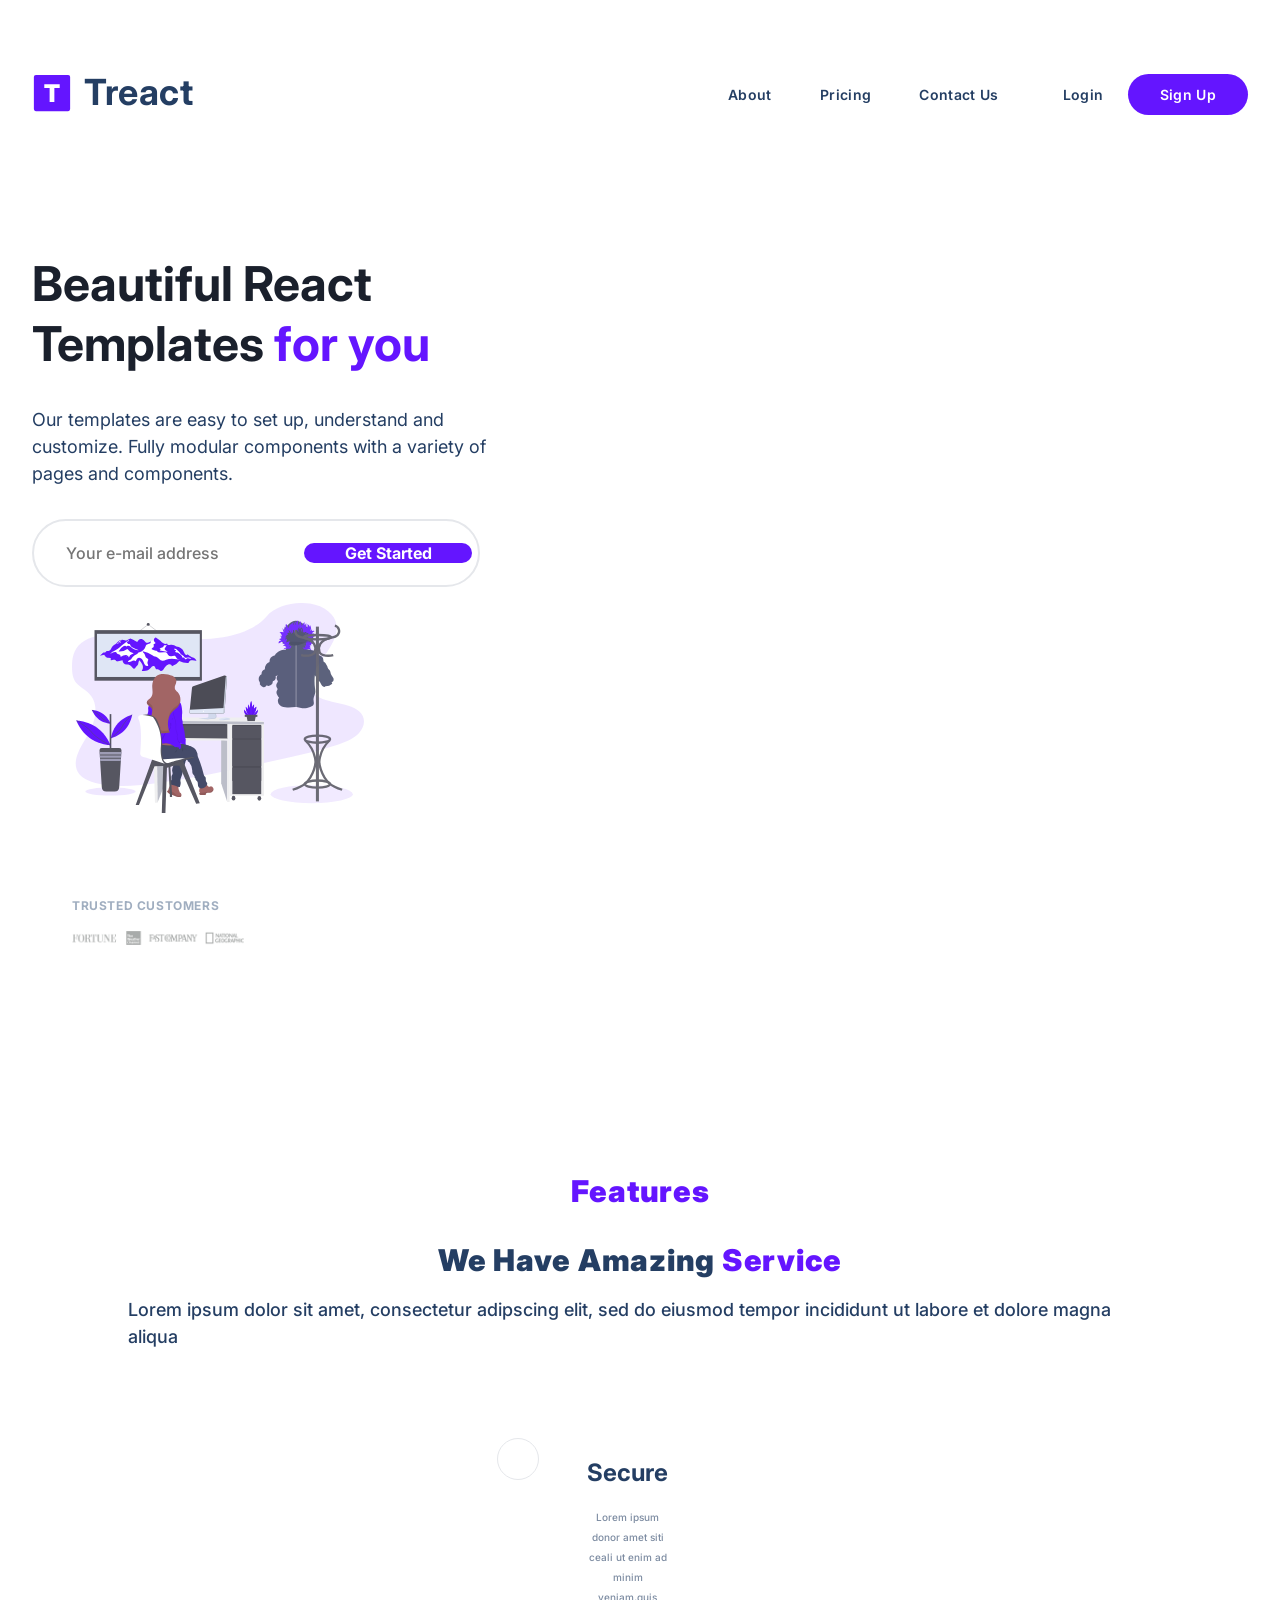
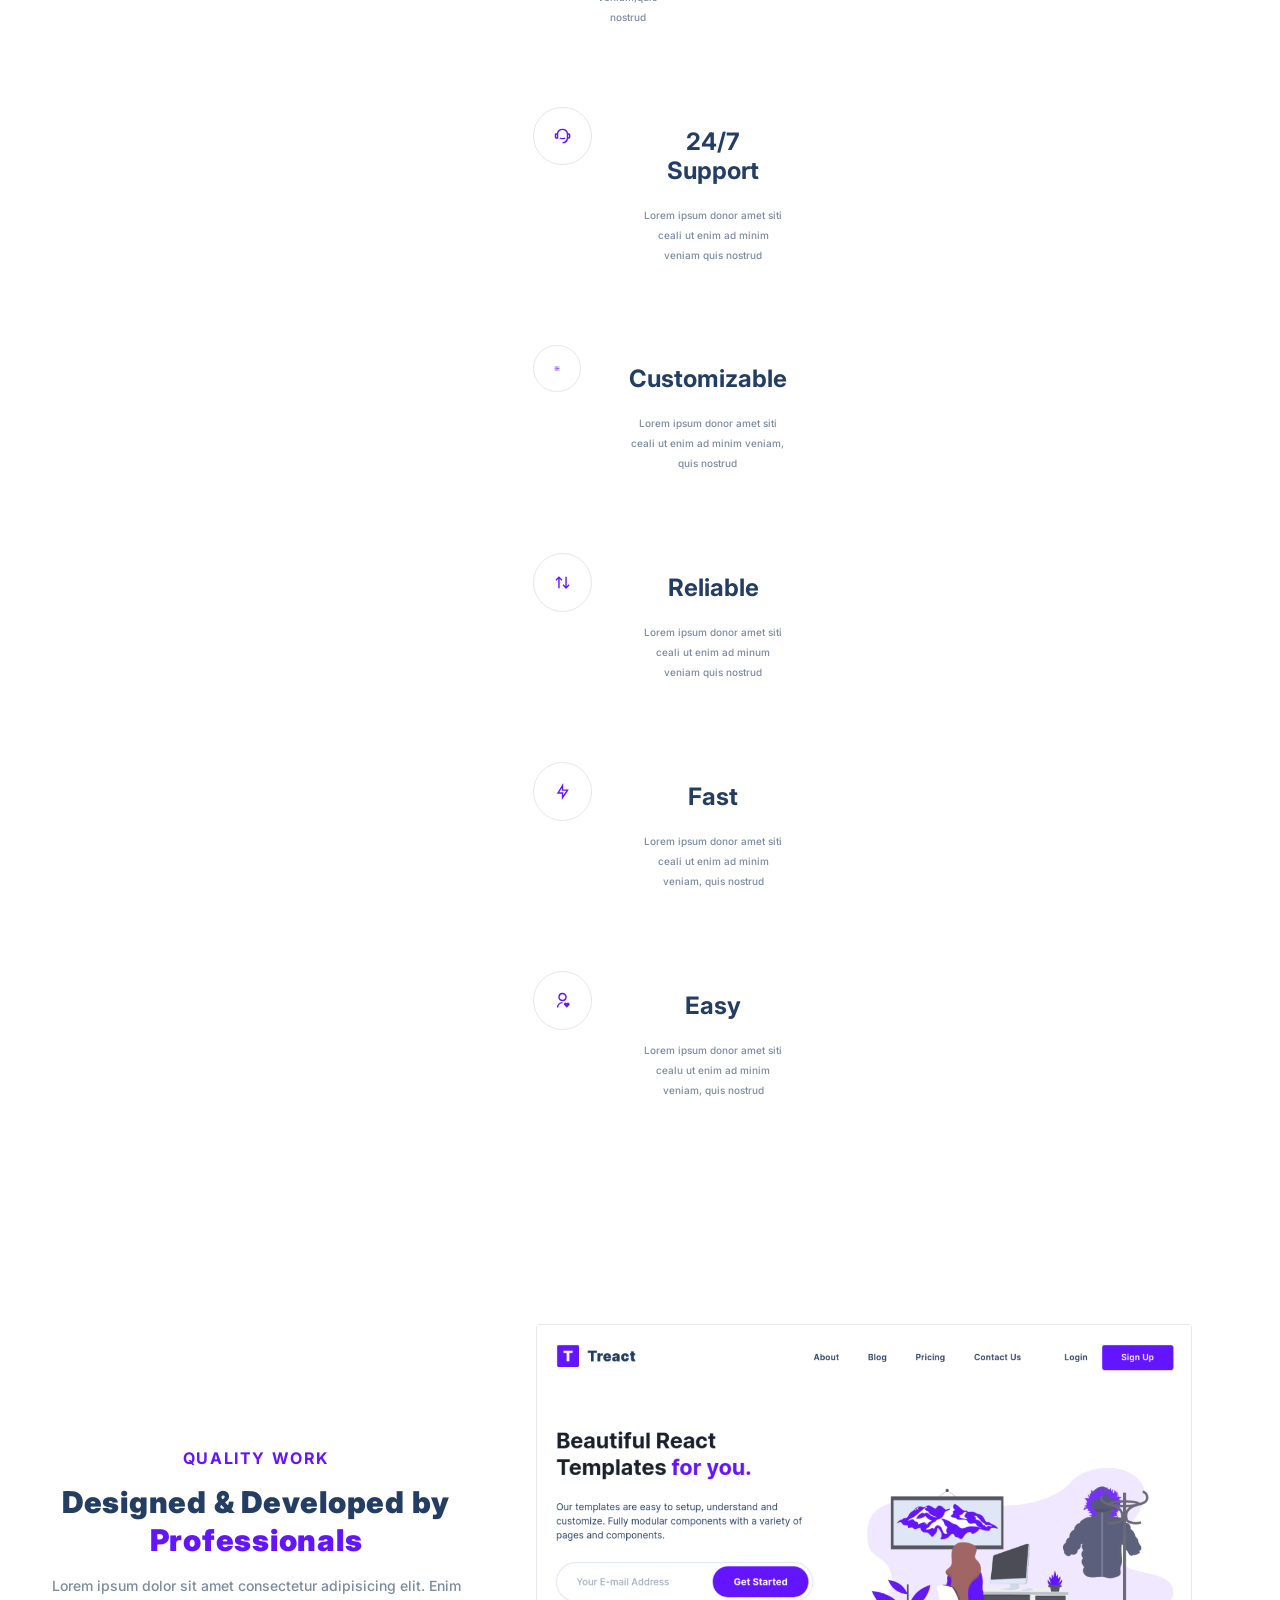
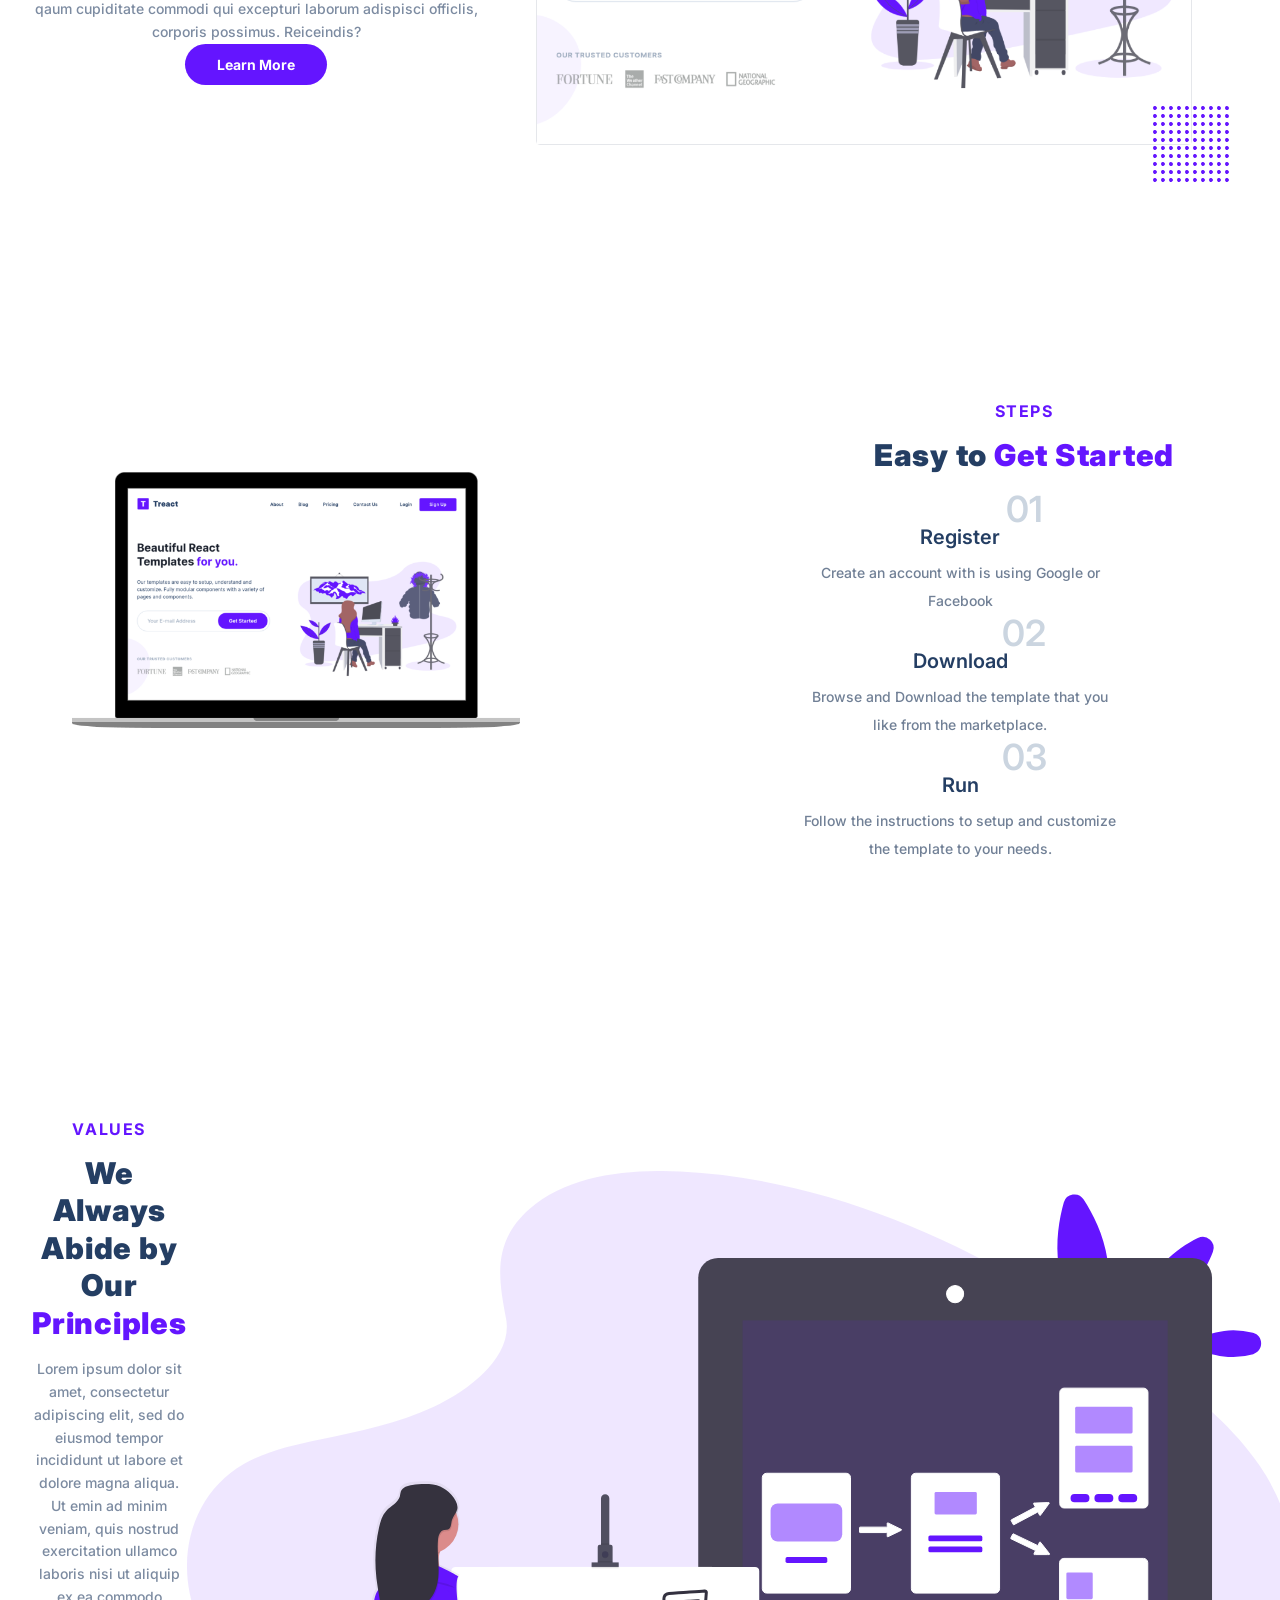
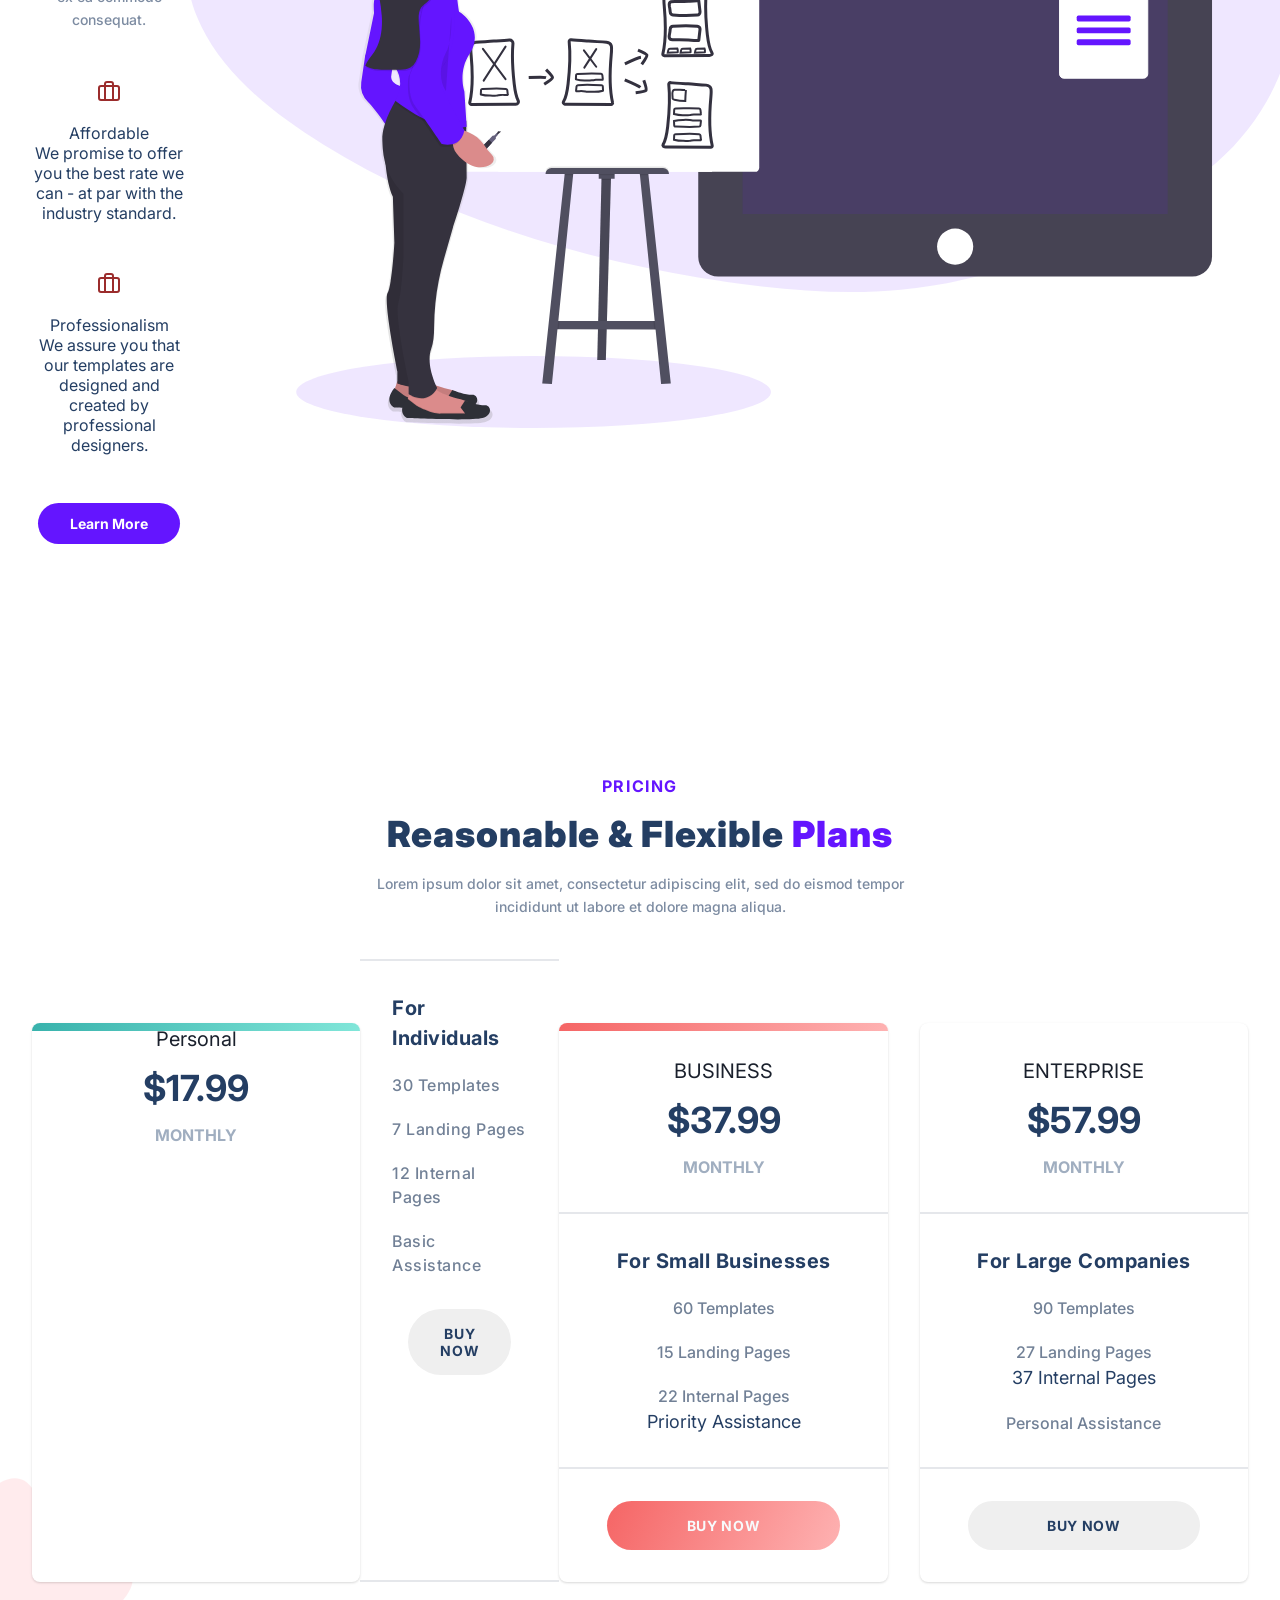
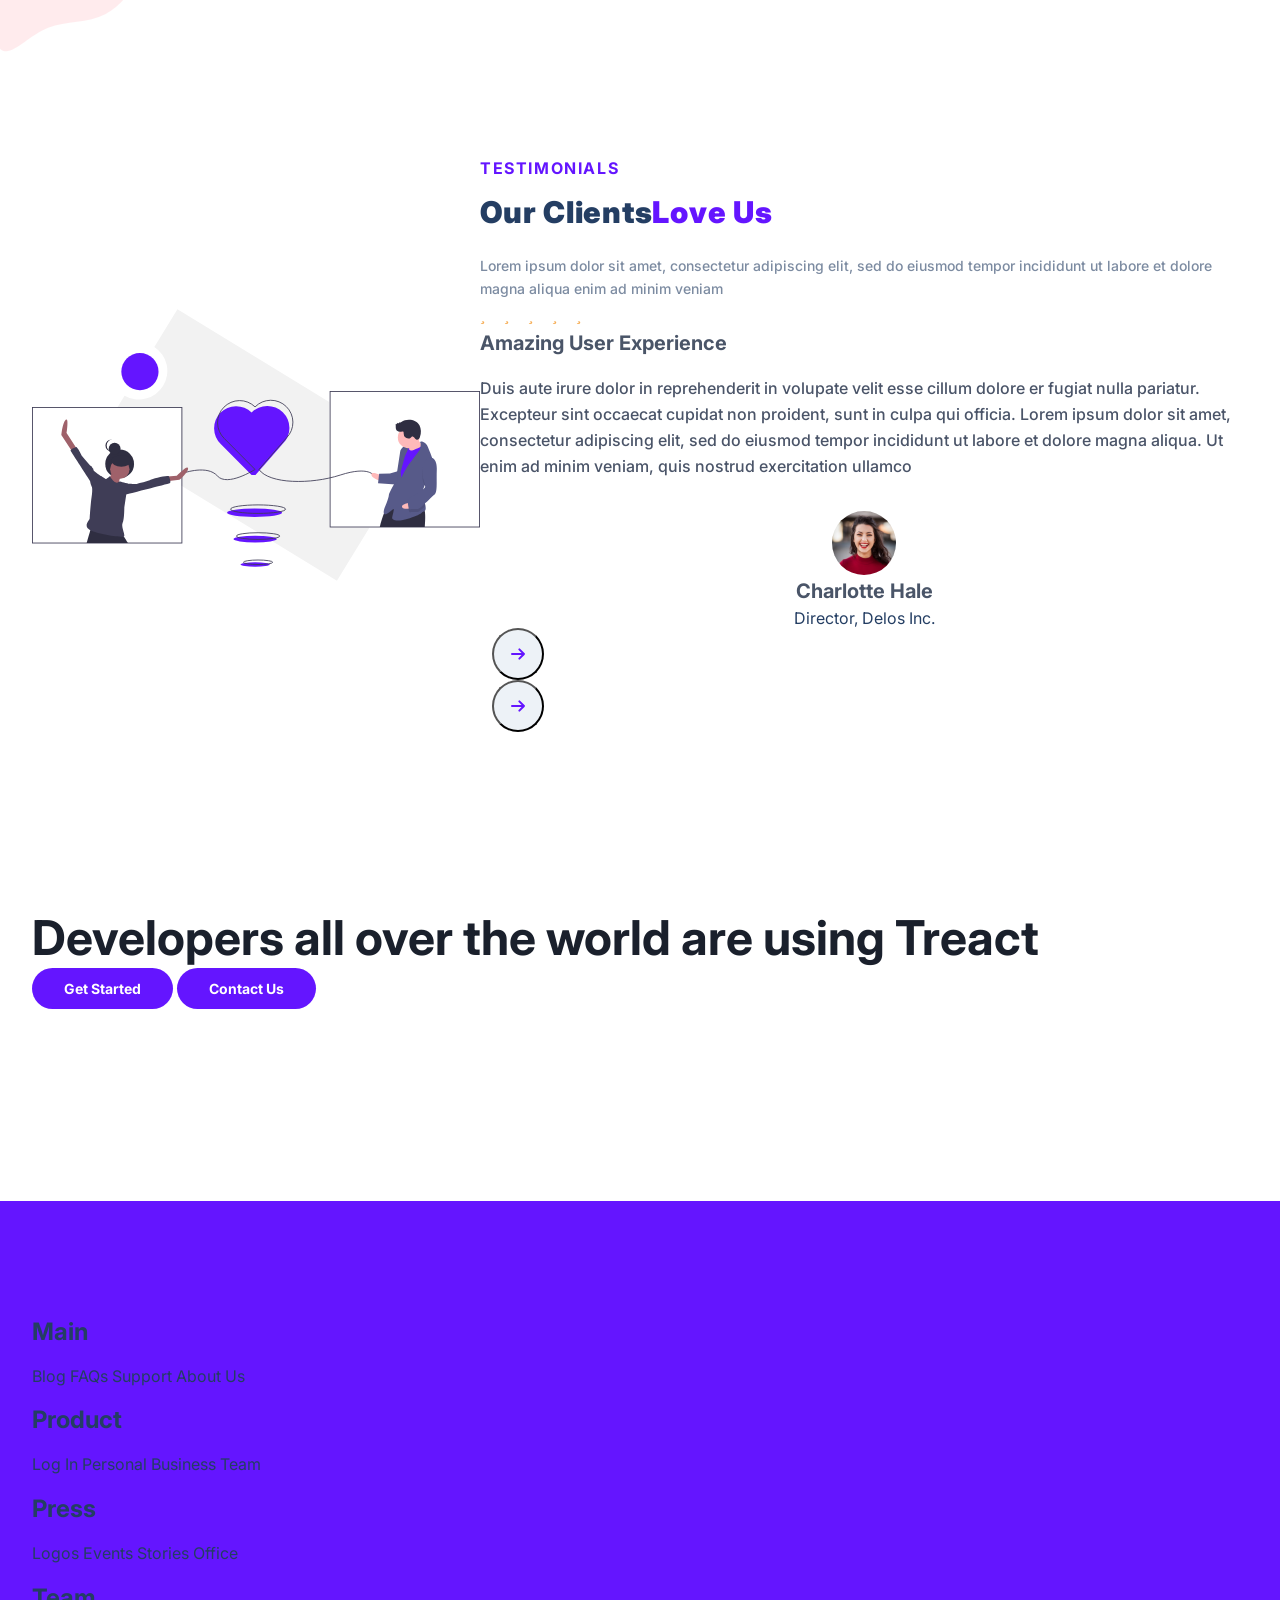
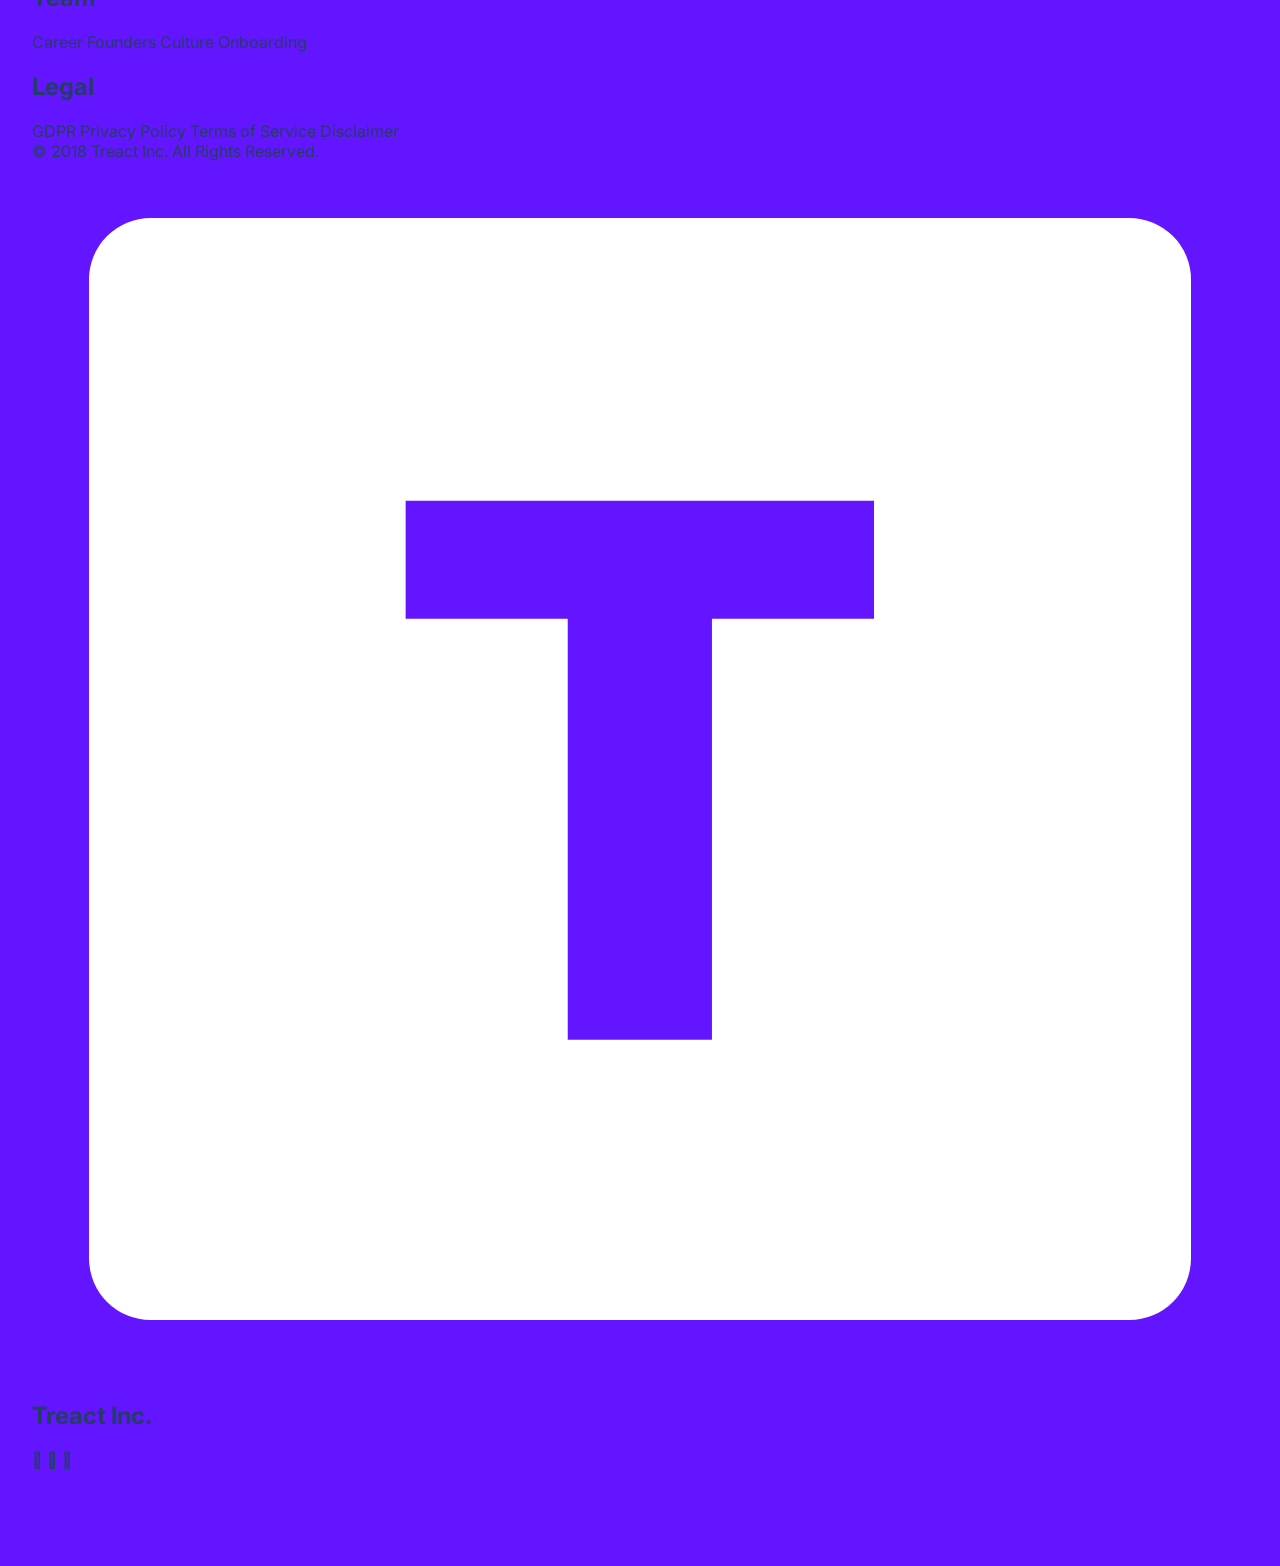
==== commit 357918f5: "update index.html" ====
--- a/index (1).html
+++ b/index (1).html
@@ -282,6 +282,72 @@
         <section id="pricing">
             <div class="container">
                 <div class="row">
+                    <div class="section__tag">pricing</div>
+                    <h2 class="section__title"> Reasonable & Flexible <span class="purple">Plans</span></h2>
+                    <p class="section__para">
+                        Lorem ipsum dolor sit amet, consectetur adipiscing elit, sed do eismod tempor incididunt ut labore et dolore magna aliqua.
+                    </p>
+                    <div class="plans">
+                        <div class="plan">
+                            <div class="plan__stripe"></div>
+                            <div class="plan__name">Personal</div>
+                            <div class="plan__price">$17.99</div>
+                            <div class="plan__duration">MONTHLY</div>
+                        </div>
+                        <div class="plan__middle">
+                            <div class="plan__target">For Individuals
+                                <p class="plan__feature">30 Templates</p>
+                                <p class="plan__feature">7 Landing Pages</p>
+                                <p class="plan__feature">12 Internal Pages</p>
+                                <p class="plan__feature">Basic Assistance</p>
+                            </div>
+                            <div class="plan__bottom">
+                                <button class="plan__button">buy now</button>
+                            </div>
+                        </div>
+                        <div class="plan">
+                            <div class="plan__stripe"></div>
+                            <div class="plan__top">
+                                <div class="plan__name">Business</div>
+                                <div class="plan__price">$37.99</div>
+                                <div class="plan__duration">Monthly</div>
+                            </div>
+                            <div class="plan__middle">
+                                <div class="plan__target">For Small Businesses</div>
+                                <p class="plan__feature">60 Templates</p>
+                                <p class="plan__feature">15 Landing Pages</p>
+                                <p class="plan__feature">22 Internal Pages</p>
+                                <p class="plan__feaure">Priority Assistance</p>
+                            </div>
+                            <div class="plan__bottom">
+                                <button class="plan__button">Buy Now</button>
+                            </div>
+                        </div>
+                        <div class="plan">
+                            <div class="plan__stripe"></div>
+                            <div class="plan__top">
+                                <div class="plan__name">Enterprise</div>
+                                <div class="plan__price">$57.99</div>
+                                <div class="plan__duration">Monthly</div>
+                            </div>
+                            <div class="plan__middle">
+                                <div class="plan__target">For Large Companies</div>
+                                <p class="plan__feature">90 Templates</p>
+                                <p class="plan__feature">27 Landing Pages</p>
+                                <p class="plan_-feature">37 Internal Pages</p>
+                                <p class="plan__feature">Personal Assistance</p>
+                            </div>
+                            <div class="plan__bottom">
+                                <button class="plan__button">Buy Now</button>
+                            </div>
+                        </div>
+                        <svg width="600" height="600" viewBox="0 0 600 600" xmlns="http://www.w3.org/2000/svg" class="plans__blob">
+                <g transform="translate(300,300)">
+                  <path d="M82,-98.3C129.8,-57.7,208.2,-54.1,229.6,-26.6C251.1,1,215.6,52.5,172.9,74.9C130.2,97.2,80.3,90.4,37.8,107.5C-4.8,124.7,-40,165.7,-63.3,162.3C-86.5,158.8,-97.8,110.9,-109.3,72.2C-120.7,33.5,-132.2,4.1,-140.1,-37.4C-147.9,-79,-152.1,-132.6,-128.1,-177.3C-104.1,-222.1,-52.1,-258,-17.5,-237.2C17.1,-216.4,34.3,-138.9,82,-98.3Z" fill="#FFB4BC"></path>
+                </g>
+              </svg>
+                    </div>
+                    
                     
     
 </div>
@@ -293,32 +359,48 @@
         <section id="testimonials">
             <div class="container">
                 <div class="row">
-                    <h3 > <span= class="purple"></span>Testimonials</h3>
-                    <div class="testimonial">
-                    <h1> Our Clients<span= class="purple">Love Us</span></h1>
-                    <div class="customer__ratings">
-                        <i class="fa-solid fa-star"></i>
-                        <i class="fa-solid fa-star"></i>    
-                        <i class="fa-solid fa-star"></i>
-                        <i class="fa-solid fa-star"></i>
-                        <i class="fa-solid fa-star"></i>
-                        <h2>Amazing User Experience</h2>
-                        <p class="customer__testimonal"> Duis aute irure dolor in reprehenderit in voluptate velit esse cillum dolore eu fugiat bulla pariatur. Excepteur sint occaecat cupidata non proident, sunt in culpa qui officia. Lorem ipsum dolor sit amet, consecteur adipiscing elit, set do eiusmond tempor incidunt ut labore et dolore magna aliqua. Ut enim ad minim venia, quis nostrud exrcitation ullamco.
-                            </p>
-                            <figure class="customer__image">
-                                <img src="./assets/photo-1494790108377-be9c29b29330.avif"
-                            </figure>
-                            <h2>Charlotte Hale  </h2>
-                            <h3>Director, Delos Inc.</h3>
-                            <button class="btn btn--primary"><---</button>
-                            <button class="btn btn--primary">---></button>
-                            <figure class="testimonial__image">
-                                <img src="./assets/love-illustration.c759090fa833369ad6ffb6eb19cacb3e.svg">
-                            </figure>
-                    </div>
-                </div>
-            
-        </section>
+                    <img src="./assets/love-illustration.c759090fa833369ad6ffb6eb19cacb3e.svg" alt class="testimonials__img">
+                    <div class="testimonials__descrption">
+                        <div class="section__tag">testimonials</div>
+                        <h2 class="section__title">Our Clients<span class="purple">Love Us</span></h2>
+                        <p class="section__para">
+                            Lorem ipsum dolor sit amet, consectetur adipiscing elit, sed do eiusmod tempor incididunt ut labore et dolore magna aliqua enim ad minim veniam
+                        </p>
+                        <div class="testimonial__rating">
+                            <i class="fa-solid fa-star" aria-hidden="true"></i>
+                            <i class="fa-solid fa-star" aria-hidden="true"></i>
+                            <i class="fa-solid fa-star" aria-hidden="true"></i>
+                            <i class="fa-solid fa-star" aria-hidden="true"></i>
+                            <i class="fa-solid fa-star" aria-hidden="true"></i>
+                        </div>
+                        <h3 class="testimonial__title">Amazing User Experience</h3>
+                        <p class="testimonial__para">
+                            Duis aute irure dolor in reprehenderit in volupate velit esse cillum dolore er fugiat nulla pariatur. Excepteur sint occaecat cupidat non proident, sunt in culpa qui officia. Lorem ipsum dolor sit amet, consectetur adipiscing elit, sed do eiusmod tempor incididunt ut labore et dolore magna aliqua. Ut enim ad minim veniam, quis nostrud exercitation ullamco
+                        </p>
+                        <div class="testimonial__bottom">
+                            <div class="testimonial__profile">
+                                <img src="./assets/photo-1494790108377-be9c29b29330.avif" class="testimonial__img">
+                                <div class="testimonial__name">Charlotte Hale</div>
+                                <div class="tesimonial__role">Director, Delos Inc.</div>
+                            </div>
+                        </div>
+                        <div class="testimonial buttons">
+                            <button class="testimonial__button
+                            "><svg fill="none" stroke="rgb(100,21,255)" stroke-linecap="round" stroke-linejoin="round" stroke-width="3" viewBox="0 0 24 24">
+                        <path d="M14 5l7 7m0 0l-7 7m7-7H3"></path>
+                      </svg>
+                    </button>
+                    <div class="divider"></div>
+                    <button class="testimonial__button">
+                        <svg fill="none" stroke="rgb(100,21,255)" stroke-linecap="round" stroke-linejoin="round" stroke-width="3" viewBox="0 0 24 24">
+                        <path d="M14 5l7 7m0 0l-7 7m7-7H3"></path>
+                      </svg>
+                    </button>
+                        </div>
+                    </div> 
+                    </div>
+                </div>
+            </section>
         <section id="start">
             <div class="container">
                 <div class="row">
--- a/style.css
+++ b/style.css
@@ -320,7 +320,7 @@
   color: #a0aec0;
   font-size: 12px;
   font-weight: 700;
-  letter-spacing: 0.6;
+  letter-spacing: 0.6px;
 }
 
 .header__customers {
@@ -330,7 +330,7 @@
 }
 
 .header__img--wrapper {
-  width: calc(100%-40%);
+  width: calc(100% - 40%);
 }
 
 .header__img {
@@ -572,7 +572,7 @@
   margin: 0;
   padding: 0;
   box-sizing: border-box;
-  font-family: "Inter", sans-serif
+  font-family: "Inter", sans-serif;
 }
 
 .step__description {
@@ -585,7 +585,7 @@
   padding: 0;
   box-sizing: border-box;
   font-family: "Inter", sans-serif;
-  color: #243e63
+  color: #243e63;
 }
 
 .step__title {
@@ -656,10 +656,10 @@
 }
 
 #values .btn {
-  margin-top:48px;
-}
-
-.vaules__img{
+  margin-top: 48px;
+}
+
+.vaules__img {
   width: 100%;
   max-width: 448px;
 }
@@ -673,6 +673,221 @@
   display: flex;
   flex-direction: column;
   align-items: center;
+  margin-top: 40px;
+}
+
+#pricing .section__title {
+  font-size: 36px;
+  text-align: center;
+  line-height: 1.25;
+}
+
+#pricing .section__para {
+  max-width: 576px;
+  text-align: center;
+  font-size: 14px;
+  font-weight: 500;
+  color: #7c8ba1;
+  line-height: 1.625;
+}
+
+.plans {
+  display: flex;
+  position: relative;
+  width: 100%;
+  justify-content: space-between;
+  gap: 2rem;
+  margin-top: 40px;
+}
+
+.plan {
+  position: relative;
+  margin-top: 4rem;
+  display: flex;
+  width: 100%;
+  max-width: 24rem;
+  flex-direction: column;
+  border-radius: 0.5rem;
+  background-color: rgb(255, 255, 255);
+  padding: 0 2rem 2rem;
+  text-align: center;
+  color: rgb(26, 32, 44);
+  box-shadow:
+    rgba(0, 0, 0, 0) 0px 0px 0px 0px,
+    rgba(0, 0, 0, 0) 0px 0px 0px 0px,
+    rgba(0, 0, 0, 0.1) 0px 1px 3px 0px,
+    rgba(0, 0, 0, 0.06) 0px 1px 2px 0px;
+}
+
+.plan__stripe {
+  position: absolute;
+  left: 0;
+  right: 0;
+  top: 0;
+  height: 0.5rem;
+  border-top-left-radius: 0.5rem;
+  border-top-right-radius: 0.5rem;
+}
+
+.plan:nth-child(1) .plan__stripe {
+  background: linear-gradient(
+    115deg,
+    rgb(56, 178, 172) 0%,
+    rgb(129, 230, 217) 100%
+  );
+}
+
+.plan:nth-child(2) .plan__stripe {
+  background: linear-gradient(
+    135deg,
+    rgb(76, 81, 191) 0%,
+    rgb(102, 126, 234) 100%
+  );
+}
+
+.plan:nth-child(3) .plan__stripe {
+  background: linear-gradient(
+    115deg,
+    rgb(245, 101, 101) 0%,
+    rgb(254, 178, 178) 100%
+  );
+}
+
+.plan__top {
+  display: flex;
+  flex-direction: column;
+  padding-top: 2rem;
+  padding-bottom: 2rem;
+  text-transform: uppercase;
+  line-height: 1.625;
+}
+
+.plan__name {
+  font-size: 20px;
+  line-height: 1.625;
+  margin: 0;
+  color: #1a202c;
+}
+
+.plan__price {
+  font-size: 36px;
+  margin: 4px 0;
+  font-weight: 700;
+  line-height: 1.625;
+}
+
+.plan__duration {
+  font-weight: 700;
+  line-height: 1.625;
+  margin: 0;
+  color: #a0aec0;
+}
+
+.plan__middle {
+  margin-left: -2rem;
+  margin-right: -2rem;
+  display: flex;
+  flex: 1 1 0%;
+  flex-direction: column;
+  padding: 2rem;
+  border-top: 2px solid rgb(229, 231, 235);
+  border-bottom: 2px solid rgb(229, 231, 235);
+}
+
+.plan__target {
+  font-size: 20px;
+  font-weight: 700;
+  line-height: 1.5;
+  letter-spacing: 0.025em;
+  margin: 0;
+}
+
+.plan__feature {
+  margin-top: 20px;
+  font-weight: 500;
+  color: #718096;
+  font-size: 16px;
+  line-height: 1.5;
+}
+
+.plan__bottom {
+  padding: 2rem 1rem 0;
+}
+
+.plan__button {
+  width: 100%;
+  max-width: none;
+  padding: 0.75rem 2rem;
+  font-weight: 700;
+  transition: all 300ms ease;
+  border-radius: 9999px;
+  padding-top: 1rem;
+  padding-bottom: 1rem;
+  font-size: 0.875rem;
+  text-transform: uppercase;
+  letter-spacing: 0.05em;
+  border: none;
+  cursor: pointer;
+}
+
+.plan:nth-child(1) .plan__button {
+  color: #f7fafc;
+  background: linear-gradient(
+    115deg,
+    rgb(56, 178, 172) 0%,
+    rgb(129, 230, 217) 100%
+  );
+}
+
+.plan:nth-child(2) {
+  background: linear-gradient(
+    135deg,
+    rgb(76, 81, 191) 0%,
+    rgb(102, 126, 234) 100%
+  );
+  color: #f7fafc;
+}
+
+.plan:nth-child(2) .plan__name,
+.plan:nth-child(2) .plan__price,
+.plan:nth-child(2) .plan__duration,
+.plan:nth-child(2) .plan__target,
+.plan:nth-child(2) .plan__feature {
+  color: #f7fafc;
+}
+
+.plan:nth-child(2) .plan__middle {
+  border-top-color: rgb(102, 126, 234);
+  border-bottom-color: rgb(102, 126, 234);
+}
+
+.plan:nth-child(2) .plan__button {
+  color: #f7fafc;
+  background: linear-gradient(
+    135deg,
+    rgb(76, 81, 191) 0%,
+    rgb(102, 126, 234) 100%
+  );
+}
+
+.plan:nth-child(3) .plan__button {
+  color: #f7fafc;
+  background: linear-gradient(
+    115deg,
+    rgb(245, 101, 101) 0%,
+    rgb(254, 178, 178) 100%
+  );
+}
+
+.plans__blob {
+  z-index: -10;
+  position: absolute;
+  left: 0;
+  bottom: 0;
+  transform: translateX(-50%) translateY(50%) scaleX(1) scaleY(1);
+  height: 256px;
+  width: 256px;
+  opacity: 0.25;
 }
 
 /* 
@@ -685,6 +900,255 @@
   display: flex;
 }
 
+section {
+  padding: 0 32px;
+  box-sizing: border-box;
+  font-family: "Inter", sans-serif;
+  color: #243e63;
+}
+
+#testimonials .container {
+  padding-top: 5rem;
+  padding-bottom: 5rem;
+  box-sizing: border-box;
+  font-family: "Inter", sans-serif;
+  color: #243e63;
+}
+
+#testimonials .row {
+  margin-left: auto;
+  margin-right: auto;
+  max-width: 1280px;
+  display: flex;
+  justify-content: space-between;
+}
+
+.row {
+  width: 100%;
+  margin: 0 auto;
+  padding: 0;
+  box-sizing: border-box;
+  font-family: "Inter", sans-serif;
+  color: #243e63;
+}
+
+.testimonials__img {
+  width: 100%;
+  max-width: 448px;
+}
+
+.testimonials__description {
+  padding-left: 0;
+  width: 100%;
+  max-width: 448px;
+  padding: 0;
+  margin-top: 64px;
+  text-align: center;
+}
+
+.section__tag {
+  font-size: 16px;
+  color: #6415ff;
+  letter-spacing: 1.6px;
+  font-weight: 700;
+  text-transform: uppercase;
+  margin: 0;
+  padding: 0;
+  box-sizing: border-box;
+  font-family: "Inter", sans-serif;
+}
+
+#testimonials .section__title {
+  margin-bottom: 24px;
+  line-height: 1.25;
+}
+
+.section__title {
+  font-size: 30px;
+  font-weight: 900;
+  color: rgb(36, 62, 99);
+  margin: 16px 0;
+  letter-spacing: 0.025em;
+  box-sizing: border-box;
+  font-family: "Inter", sans-serif;
+}
+
+.section__para {
+  font-size: 14px;
+  font-weight: 500;
+  color: #7c8ba1;
+  line-height: 1.625;
+  box-sizing: border-box;
+  font-family: "Inter", sans-serif;
+}
+
+.testimonial {
+  margin: 0;
+  padding: 0;
+  box-sizing: border-box;
+  font-family: "Inter", sans-serif;
+  color: #243e63;
+}
+
+.testimonial__rating {
+  color: rgba(246, 173, 85, 1);
+  margin-right: 2px;
+  margin-top: 4px;
+  box-sizing: border-box;
+  font-family: "Inter", sans-serif;
+}
+
+.fa-solid {
+  font-weight: 900;
+  -webkit-font-smoothing: antialiased;
+  display: var(--fa-display, inline-block);
+  font-style: normal;
+  font-variant: normal;
+  line-height: 1;
+  text-rendering: auto;
+}
+
+.fa-star {
+  --fa: "\f005";
+  color: rgb(246, 173, 85);
+  height: 1.25em;
+  width: 1.25rem;
+  margin: 0;
+  padding: 0;
+  box-sizing: border-box;
+}
+
+.testimonial__title {
+  color: #4a5568;
+  line-height: 1.625;
+  margin-top: 1rem;
+  font-size: 1.25rem;
+  font-weight: 700;
+  margin: 0;
+  padding: 0;
+  box-sizing: border-box;
+  font-family: "Inter", sans-serif;
+}
+
+h3 {
+  display: block;
+  margin-block-start: 1em;
+  margin-block-end: 1em;
+  margin-inline-start: 0px;
+  margin-inline-end: 0px;
+  unicode-bidi: isolate;
+}
+
+.testimonial__para {
+  margin-bottom: 32px;
+  margin-top: 1rem;
+  font-weight: 500;
+  line-height: 1.625;
+  font-size: 16px;
+  color: rgb(74, 84, 104);
+}
+
+.testimonial__bottom {
+  flex-direction: column;
+  align-items: center;
+  padding-top: 4px;
+  display: flex;
+  justify-content: space-between;
+  margin: 0;
+  padding: 0;
+  box-sizing: border-box;
+  font-family: "Inter", sans-serif;
+  color: #243e63;
+}
+
+.testimonial__profile {
+  flex-direction: column;
+  align-items: center;
+  display: flex;
+  margin: 0;
+  padding: 0;
+  font-family: "Inter", sans-serif;
+  color: #243e63;
+}
+
+.testimonial__img {
+  height: 64px;
+  width: 64px;
+  border-radius: 50%;
+}
+
+.testimonial__details {
+  margin-left: 0;
+  margin-top: 8px;
+  margin: 0;
+  padding: 0;
+  box-sizing: border-box;
+  font-family: "Inter", sans-serif;
+  color: #243e63;
+}
+
+.testimonial__name {
+  color: #4a5568;
+  line-height: 1.625;
+  font-size: 1.25em;
+  font-weight: 700;
+  margin: 0;
+  padding: 0;
+  box-sizing: border-box;
+  font-family: "Inter", sans-serif;
+}
+
+.testimonial__role {
+  color: #7c8ba1;
+  font-weight: 500;
+  line-height: 1.5;
+  margin: 0;
+  padding: 0;
+  box-sizing: border-box;
+  font-family: "Inter", sans-serif;
+}
+
+.testimonial__buttons {
+  margin-top: 32px;
+  display: flex;
+  align-items: center;
+  margin: 0;
+  padding: 0;
+  box-sizing: border-box;
+  font-family: "Inter", sans-serif;
+  color: #243e63;
+}
+
+.testimonial__button {
+  display: flex;
+  justify-content: center;
+  align-items: center;
+  padding: 16px;
+  background: #edf2f7;
+  border-radius: 50%;
+  margin: 0 12px;
+  transition: all 300ms ease;
+}
+
+.button {
+  cursor: pointer;
+  border: none;
+}
+
+.testimonial__button svg {
+  width: 16px;
+  height: 16px;
+  margin: 0;
+  padding: 0;
+  box-sizing: border-box;
+  font-family: "Inter", sans-serif;
+  color: #243e63;
+  fill: none;
+  stroke: rgb(100, 21, 255);
+  stroke-linecap: round;
+  stroke-linejoin: round;
+  stroke-width: 3;
+}
 /* 
 
 START / CALL TO ACTION ↓
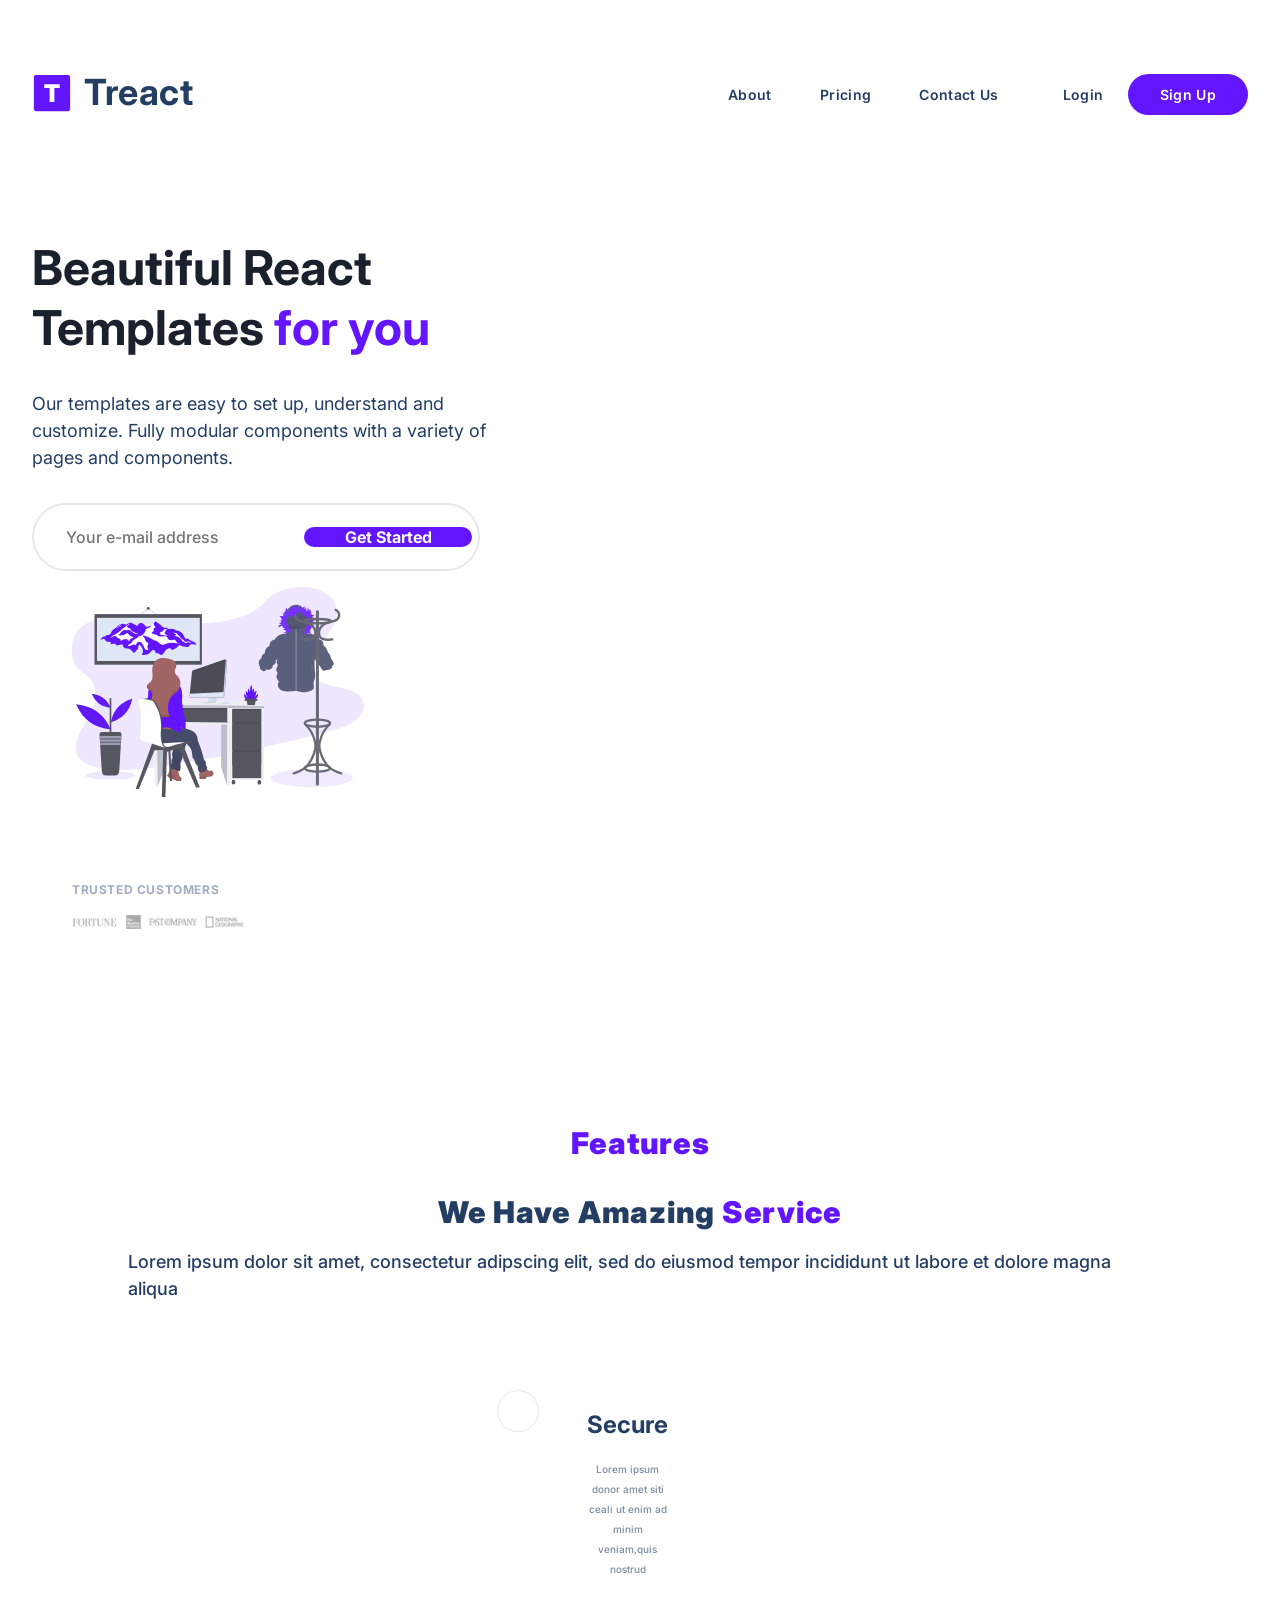
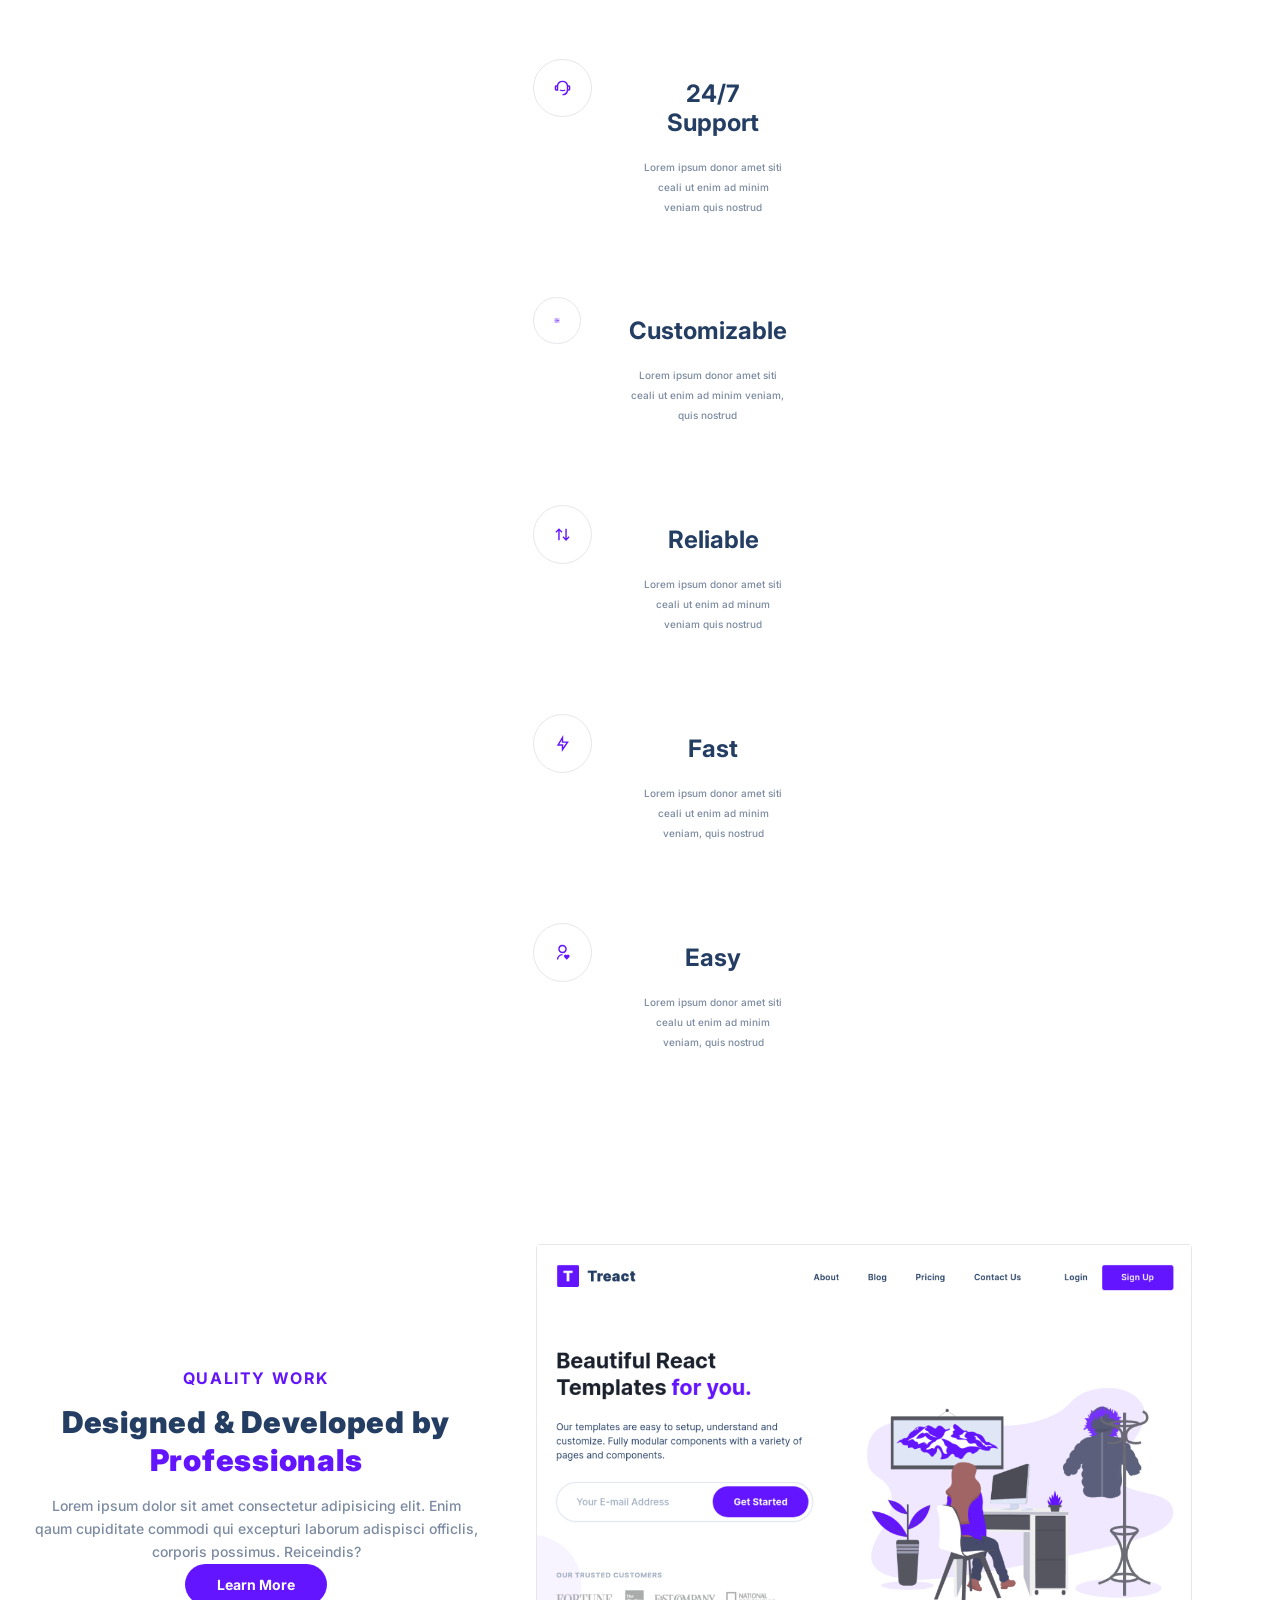
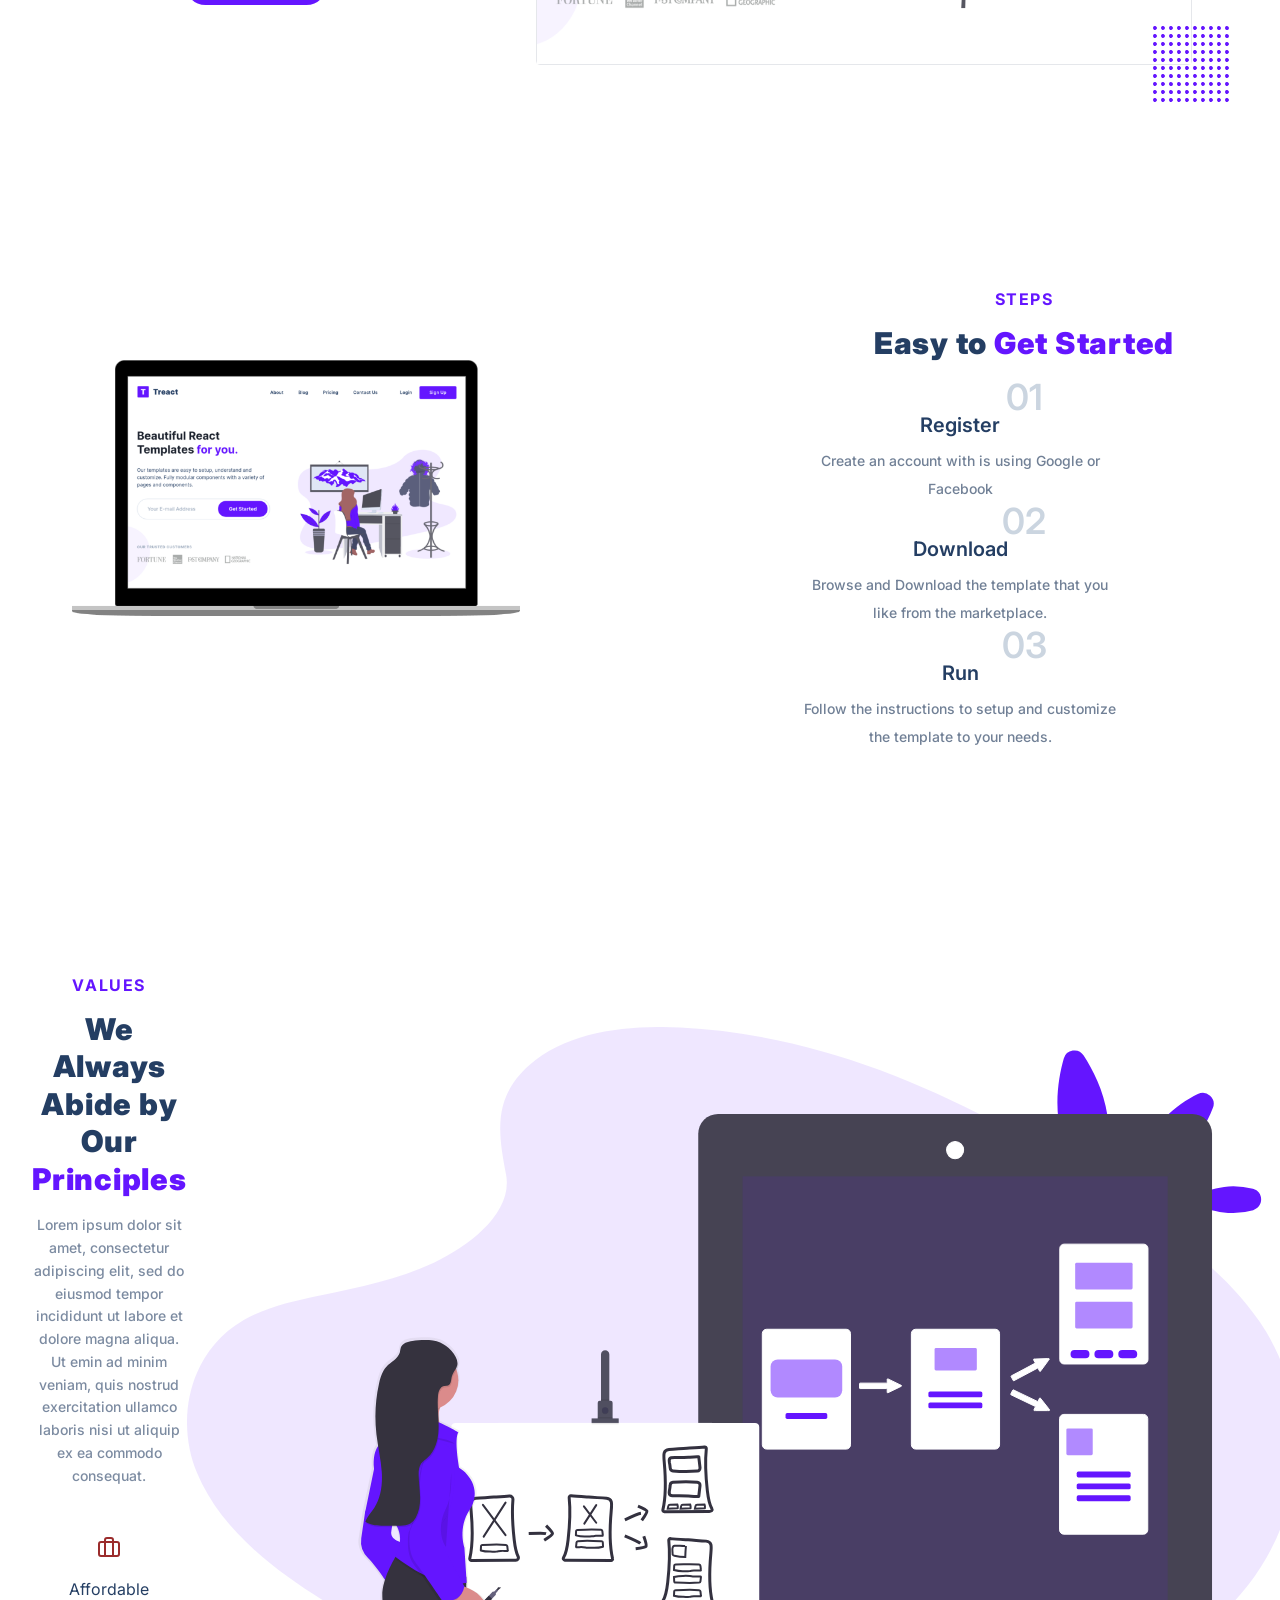
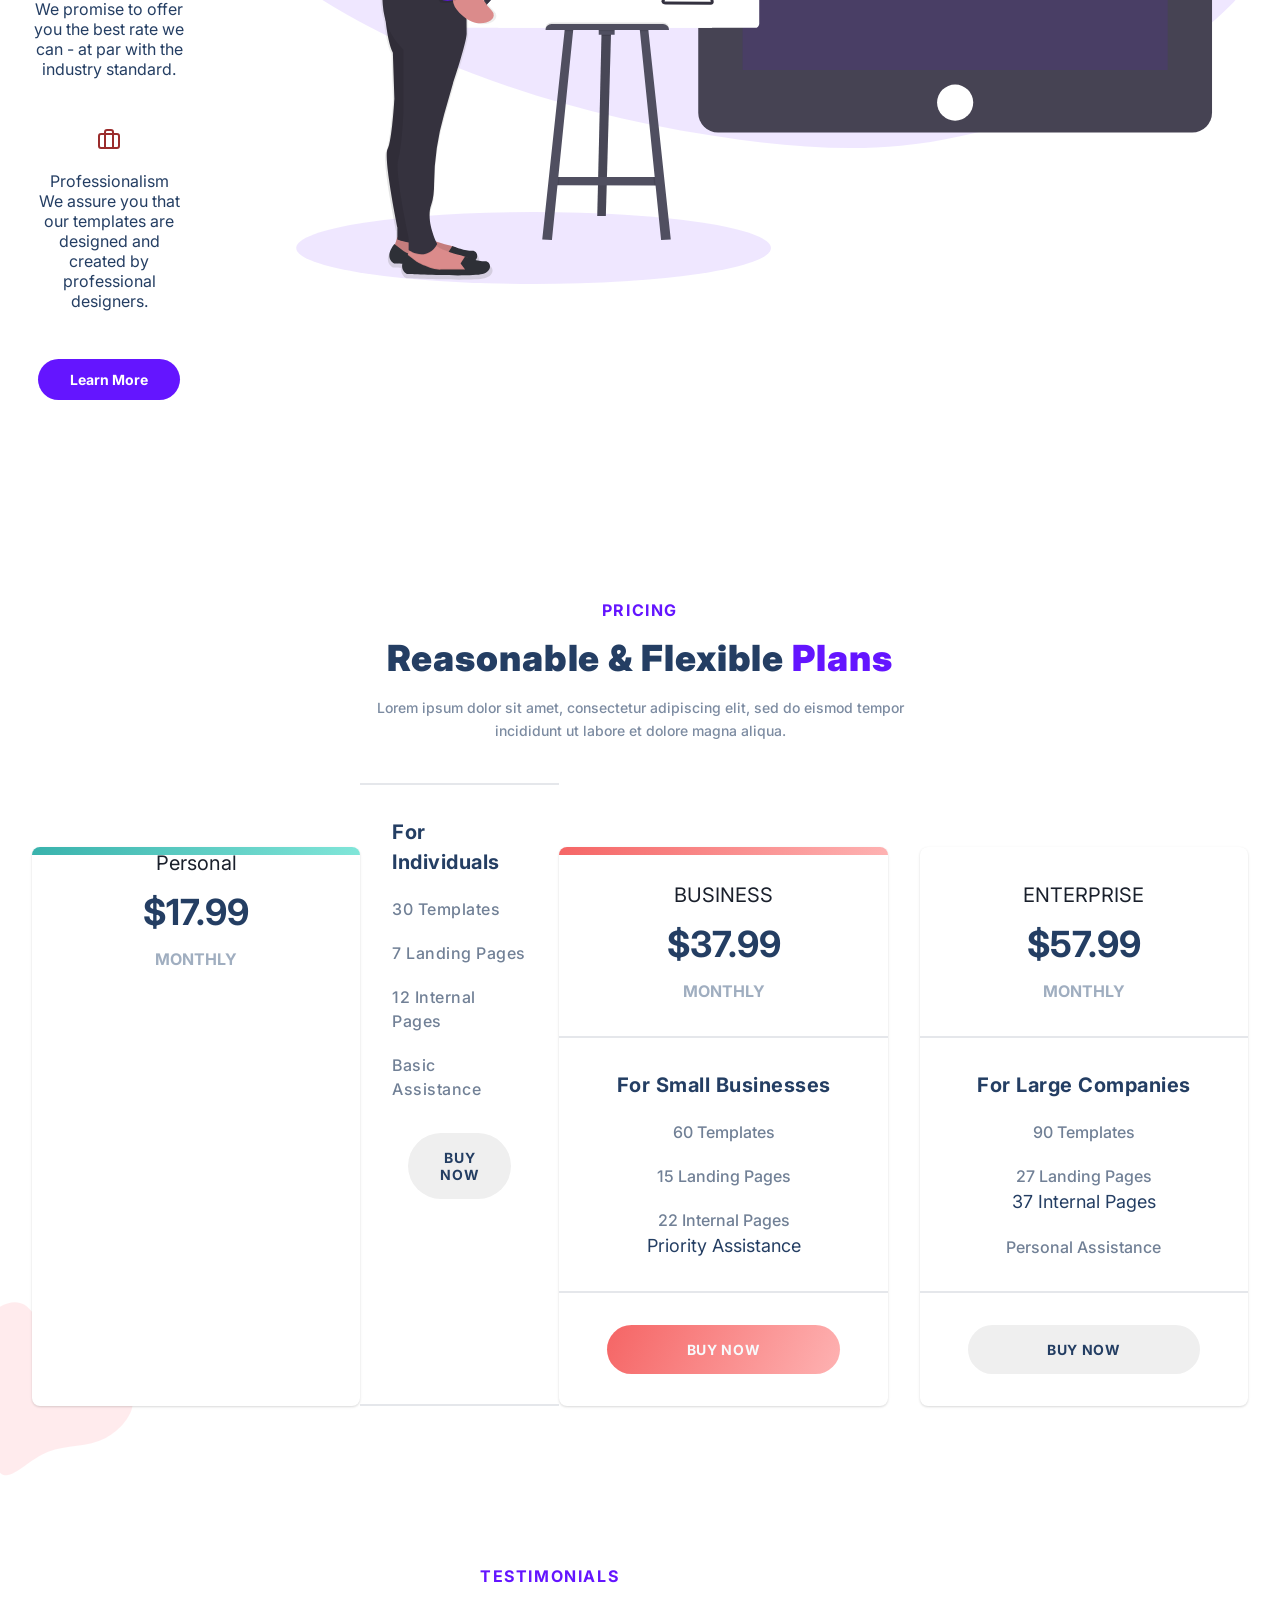
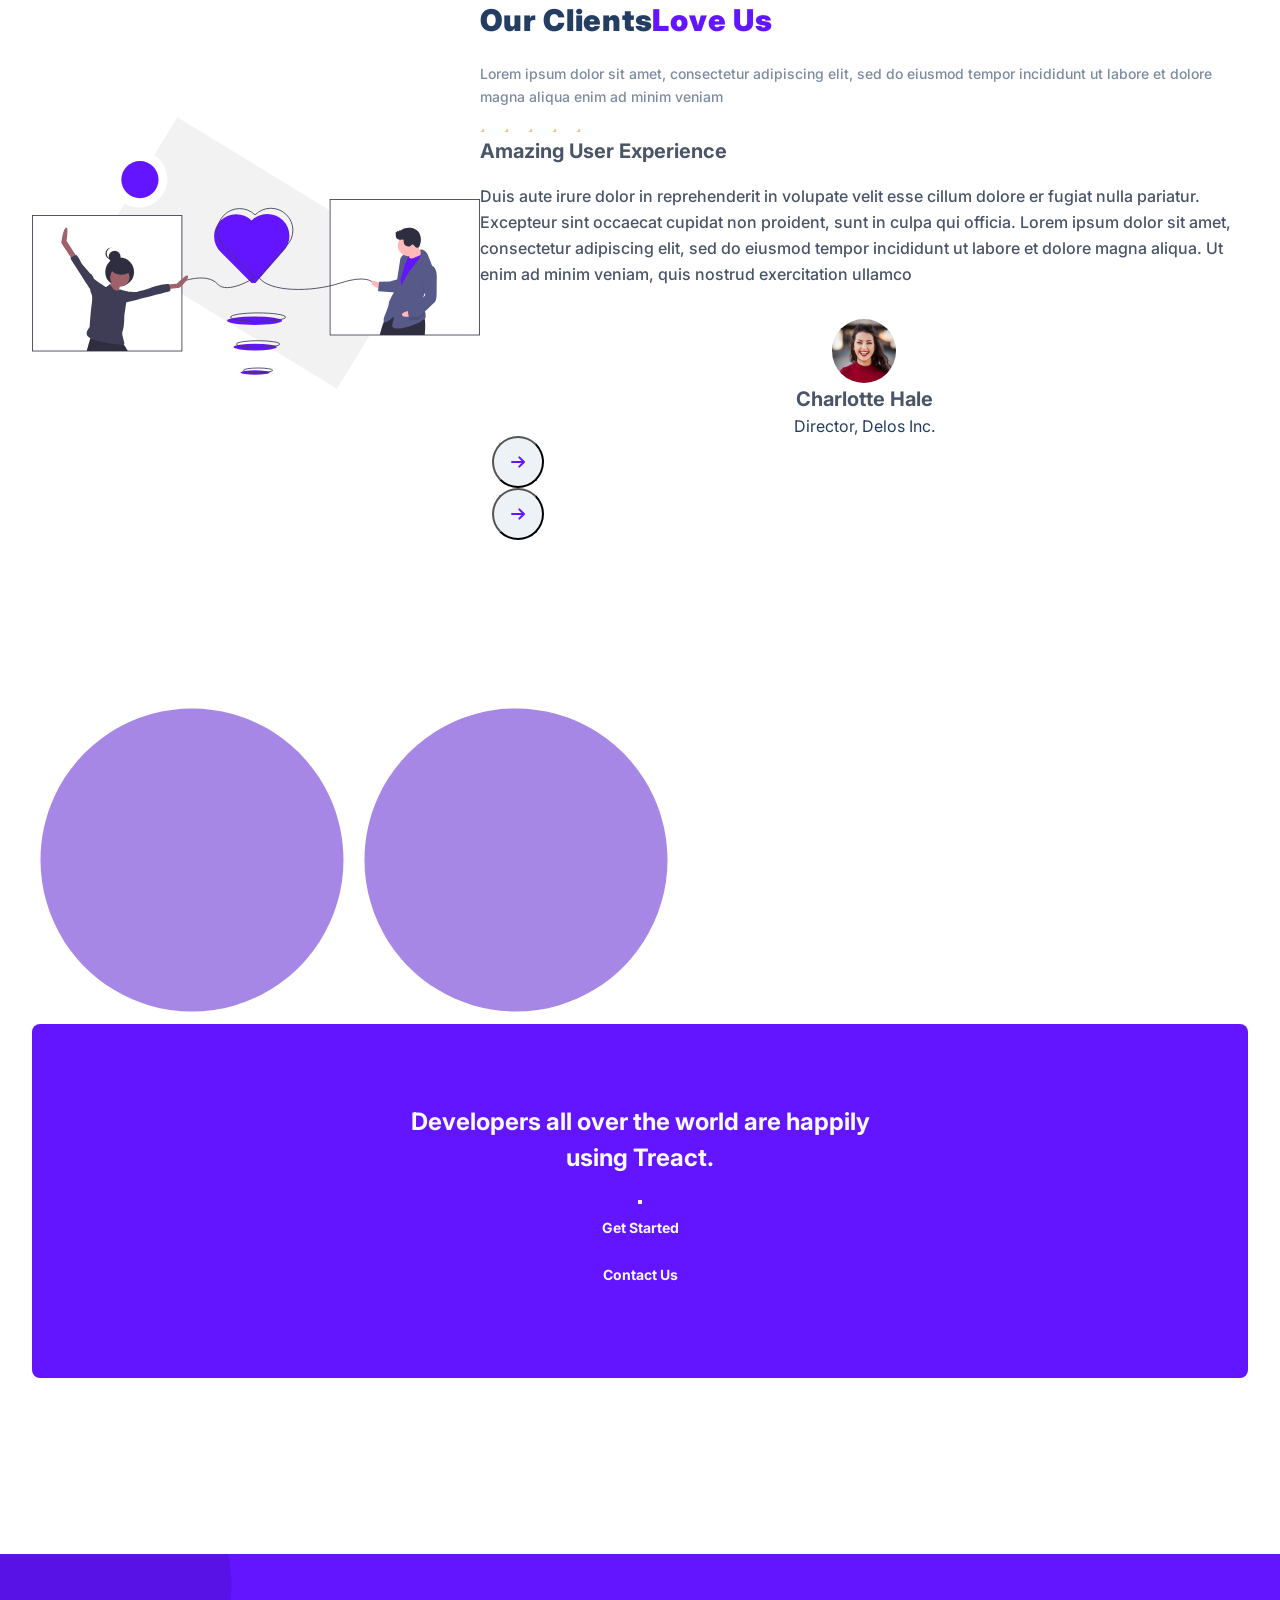
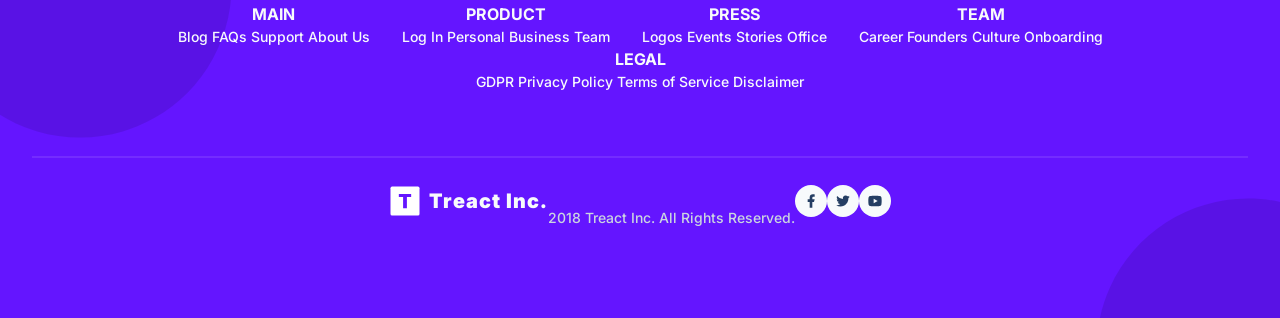
==== commit fb7a9972: "updated index.html" ====
--- a/index (1).html
+++ b/index (1).html
@@ -404,60 +404,143 @@
         <section id="start">
             <div class="container">
                 <div class="row">
-                    <h1>Developers all over the world are using Treact</h1>
-                    <button class="btn btn--primary">Get Started</button>
-                    <button class="btn btn--secondary">Contact Us</button>
+ <svg viewBox="0 0 600 600" class="start__blob--1">
+              <g transform="translate(300,300)">
+                <path d="M153.6,-239C199.1,-209.8,236,-167.2,258.4,-118C280.9,-68.9,288.9,-13.1,281.2,40.4C273.5,93.9,250.1,145.2,214.7,186.1C179.3,226.9,131.9,257.4,80,272.6C28.2,287.8,-28.2,287.8,-80,272.6C-131.9,257.4,-179.3,226.9,-214.7,186.1C-250.1,145.2,-273.5,93.9,-281.2,40.4C-288.9,-13.1,-280.9,-68.9,-258.4,-118C-236,-167.2,-199.1,-209.8,-153.6,-239C-108.1,-268.3,-54.1,-284.1,0,-284.1C54.1,-284.1,108.1,-268.3,153.6,-239Z" fill="rgb(80,17,204)"></path>
+              </g>
+            </svg> 
+              <svg viewBox="0 0 600 600" class="start__blob--1">
+              <g transform="translate(300,300)">
+                <path d="M153.6,-239C199.1,-209.8,236,-167.2,258.4,-118C280.9,-68.9,288.9,-13.1,281.2,40.4C273.5,93.9,250.1,145.2,214.7,186.1C179.3,226.9,131.9,257.4,80,272.6C28.2,287.8,-28.2,287.8,-80,272.6C-131.9,257.4,-179.3,226.9,-214.7,186.1C-250.1,145.2,-273.5,93.9,-281.2,40.4C-288.9,-13.1,-280.9,-68.9,-258.4,-118C-236,-167.2,-199.1,-209.8,-153.6,-239C-108.1,-268.3,-54.1,-284.1,0,-284.1C54.1,-284.1,108.1,-268.3,153.6,-239Z" fill="rgb(80,17,204)"></path>
+              </g>
+            </svg>
+            <div class="start__container">
+                <div class="start__row">
+                    <div class="start__title">Developers all over the world are happily using Treact.</div>
+                    <button class="start__buttons">
+                        <button class="start__button btn">Get Started</button>
+                        <button class="start__button btn">Contact Us</button>
+                    </button>
+                </div>
+                
+            </div>             
                 </div>
             </div>
         </section>
     </main>
     <footer>
-        <div class="row footer__row">
-            <div class="footer__row">
-                <h2>Main</h2>
-                <div class="footer__list">
-                    <a href= "class=footer__link">Blog</a>
-                    <a href="class="footer__link">FAQs</a>
-                    <a href="class="footer__link">Support</a>
-                    <a href="class="footer__link">About Us</a>
-                </div>
-                <div class="footer__row">
-                    <h2>Product</h2> 
-                    <a href="class=footer__link">Log In</a>
-                    <a href="class=footer__link">Personal</a>
-                    <a href="class__footer link">Business</a>
-                    <a href="class=footer__link">Team</a>
-                    <div class="footer__row">
-                        <h2>Press</h2>
-                        <a href="class=footer__link">Logos</a>
-                        <a href="class=footer__link">Events</a>
-                        <a href="class=footer__link">Stories</a>
-                        <a href="class=footer__link">Office</a>
-                    </div>
-                        <div class="footer__row">
-                                <h2>Team</h2>
-                                <a href="class=footer__link">Career</a>
-                                <a href="class=footer__link">Founders</a>
-                                <a href="class=footer__link">Culture</a>
-                                <a href="class=footer__link">Onboarding</a>
-                                <div class="footer__row">
-                                    <h2>Legal</h2>
-                                    <a href="class=footer__link">GDPR</a>
-                                    <a href="class=footer__link">Privacy Policy</a>
-                                    <a href="class=footer__link">Terms of Service</a>
-                                    <a href="class=footer__link">Disclaimer</a>
-                                    <div class="footer__copyright"> &copy 2018 Treact Inc. All Rights Reserved.</div>
-                                    <div class="footer__logo">
-                                        <img src="./assets/logo-light.d9a5d1b5be5ea077b26864fdfc2e96a4.svg"
-                                    </div>
-                                    <div class="footer__logo__title">
-                                        <h2>Treact Inc.</h2>
-                                    </div>
-
-                                        <div class="footer__socials">
-                                            <a href="class=footer__social"><i class="fa-solid fa-facebook-f"></i></a>
-                                            <a href="class=footer__social"><i class="fa-solid fa-twitter"></i></a>
-                                            <a href="class=footer__social"><i class="fa-solid fa-youtube"></i></a>
+        <svg viewBox="0 0 600 600" class="footer__blob--1">
+        <g transform="translate(300,300)">
+          <path d="M153.6,-239C199.1,-209.8,236,-167.2,258.4,-118C280.9,-68.9,288.9,-13.1,281.2,40.4C273.5,93.9,250.1,145.2,214.7,186.1C179.3,226.9,131.9,257.4,80,272.6C28.2,287.8,-28.2,287.8,-80,272.6C-131.9,257.4,-179.3,226.9,-214.7,186.1C-250.1,145.2,-273.5,93.9,-281.2,40.4C-288.9,-13.1,-280.9,-68.9,-258.4,-118C-236,-167.2,-199.1,-209.8,-153.6,-239C-108.1,-268.3,-54.1,-284.1,0,-284.1C54.1,-284.1,108.1,-268.3,153.6,-239Z" fill="rgba(80,17,204)"></path>
+        </g>
+      </svg>
+      <svg viewBox="0 0 600 600" class="footer__blob--2">
+        <g transform="translate(300,300)">
+          <path d="M153.6,-239C199.1,-209.8,236,-167.2,258.4,-118C280.9,-68.9,288.9,-13.1,281.2,40.4C273.5,93.9,250.1,145.2,214.7,186.1C179.3,226.9,131.9,257.4,80,272.6C28.2,287.8,-28.2,287.8,-80,272.6C-131.9,257.4,-179.3,226.9,-214.7,186.1C-250.1,145.2,-273.5,93.9,-281.2,40.4C-288.9,-13.1,-280.9,-68.9,-258.4,-118C-236,-167.2,-199.1,-209.8,-153.6,-239C-108.1,-268.3,-54.1,-284.1,0,-284.1C54.1,-284.1,108.1,-268.3,153.6,-239Z" fill="rgba(80,17,204)"></path>
+        </g>
+      </svg>
+      <div class="row footer__row">
+        <div class="footer__columns">
+           <div class="footer__column">
+            <div class="footer__column--title">MAIN</div>
+            <a class="footer__column--link">Blog</a>
+            <a class="footer__column--link">FAQs</a>
+            <a class="footer__column--link">Support</a>
+            <a class="footer__column--link">About Us</a>
+           </div>
+           <div class="footer__column">
+            <div class="footer__column--title">PRODUCT</div>
+            <a class="footer__column--link">Log In</a>
+            <a class="footer__column--link">Personal</a>
+            <a class="footer__column--link">Business</a>
+            <a class="footer__column--link">Team</a>
+</div> 
+            <div class="footer__column">
+                <div class="footer__column--title">PRESS</div>
+                <a class="footer__column--link">Logos</a>
+                <a class="footer__column--link">Events</a>
+                <a class="footer__column--link">Stories</a>
+                <a class="footer__column--link">Office</a>
+            </div>
+            <div class="footer__column">
+                <div class="footer__column--title">TEAM</div>
+                <a class="footer__column--link">Career</a>
+                <a class="footer__column--link">Founders</a>
+                <a class="footer__column--link">Culture</a>
+                <a class="footer__column--link">Onboarding</a>
+            </div>
+            <div class="footer__column">
+                <div class="footer__column--title">LEGAL</div>
+                <a class="footer__column--link">GDPR</a>
+                <a class="footer__column--link">Privacy Policy</a>
+                <a class="footer__column--link">Terms of Service</a>
+                <a class="footer__column--link">Disclaimer</a>
+            </div>
+        </div>
+        <div class="footer__divider">
+            <div class="footer__bottom">
+                <div class="footer__logo">
+                    <img src="./assets/logo-light.d9a5d1b5be5ea077b26864fdfc2e96a4.svg" alt="" class="footer__logo--img">
+                    <h5 class="footer__logo--text">Treact Inc.</h5>
+                    <div class="footer__copyright">2018 Treact Inc. All Rights Reserved.</div>
+                    <div class="footer__socials">
+                        <a class="footer__social--link">
+                          <svg fill="currentColor" viewBox="0 0 24 24">
+                <path d="M14 13.5h2.5l1-4H14v-2c0-1.03 0-2 2-2h1.5V2.14c-.326-.043-1.557-.14-2.857-.14C11.928 2 10 3.657 10 6.7v2.8H7v4h3V22h4v-8.5z"></path>
+              </svg> 
+                        </a>
+                        <a class="footer__social--link">
+                          <svg fill="currentColor" viewBox="0 0 24 24">
+                <path d="M22.162 5.656a8.384 8.384 0 01-2.402.658A4.196 4.196 0 0021.6 4c-.82.488-1.719.83-2.656 1.015a4.182 4.182 0 00-7.126 3.814 11.874 11.874 0 01-8.62-4.37 4.168 4.168 0 00-.566 2.103c0 1.45.738 2.731 1.86 3.481a4.168 4.168 0 01-1.894-.523v.052a4.185 4.185 0 003.355 4.101 4.21 4.21 0 01-1.89.072A4.185 4.185 0 007.97 16.65a8.394 8.394 0 01-6.191 1.732 11.83 11.83 0 006.41 1.88c7.693 0 11.9-6.373 11.9-11.9 0-.18-.005-.362-.013-.54a8.496 8.496 0 002.087-2.165z"></path>
+              </svg>  
+                        </a>
+                        <a class="footer__social--link">
+                          <svg fill="currentColor" viewBox="0 0 24 24">
+                <path d="M21.543 6.498C22 8.28 22 12 22 12s0 3.72-.457 5.502c-.254.985-.997 1.76-1.938 2.022C17.896 20 12 20 12 20s-5.893 0-7.605-.476c-.945-.266-1.687-1.04-1.938-2.022C2 15.72 2 12 2 12s0-3.72.457-5.502c.254-.985.997-1.76 1.938-2.022C6.107 4 12 4 12 4s5.896 0 7.605.476c.945.266 1.687 1.04 1.938 2.022zM10 15.5l6-3.5-6-3.5v7z"></path>
+              </svg>  
+                        </a>
+                    </div>
+                </div>
+            </div>
+        </footer>
+        </body>
+        </html>
+      </div>
+
+        
+            
+                
+                
+                    
+                    
+                    
+                    
+                
+                
+                    
+                    
+                    
+                    
+                    
+                    
+                        
+                        
+                        
+                    
+                        
+                    
+                        
+                                
+                                
+                                
+                                
+                                
+                                
+                                
+                                    
+                                    
+    
+                                    
                                         
                                     </div>
             </div>
--- a/style.css
+++ b/style.css
@@ -1160,6 +1160,106 @@
   overflow: hidden;
 }
 
+#start .contatiner {
+  padding-top: 5rem;
+  padding-bottom: 5rem;
+}
+
+.container {
+  padding: 80px 0;
+}
+
+.start__blob--1 {
+  position: absoulte;
+  bottom: 0px;
+  left: 0px;
+  height: 20rem;
+  width: 20rem;
+  transform: transalte(-5rem, 8rem);
+  color: rgb(80 17 204);
+  opacity: 0.5;
+}
+
+.start__blob--2 {
+  position: absolute;
+  top: 0px;
+  right: 0px;
+  height: 20rem;
+  width: 20rem;
+  transform: translate(5rem, -16rem);
+  color: rgb(80 17 204);
+  opacity: 0.5;
+}
+
+svg:not(:root) {
+  overflow-clip-margin: content-box;
+  overflow: hidden;
+}
+
+.start__container {
+  padding: 80px 0;
+  background-color: rgb(100, 21, 255);
+  border-radius: 8px;
+  display: flex;
+  justify-content: center;
+  align-items: center;
+}
+
+.start__row {
+  flex-direction: column;
+  width: 100%;
+  margin: 0 auto;
+  max-width: 1024px;
+  display: flex;
+  justify-content: center;
+  align-items: center;
+}
+
+.start__title {
+  font-size: 24px;
+  text-align: center;
+  width: 100%;
+  max-width: 512px;
+  color: #f7fafc;
+  font-weight: 700;
+  line-height: 1.5;
+  z-index: 2;
+}
+
+.start__buttons {
+  flex-direction: column;
+  width: auto;
+  margin-top: 24px;
+  display: flex;
+  justify-content: flex-end;
+}
+
+.start__button:nth-child(1) {
+  background: #f56565;
+  box-shadow:
+    rgba(0, 0, 0, 0) 0px 0px 0px 0px,
+    rgba(0, 0, 0, 0) 0px 0px 0px 0px,
+    rgba(0, 0, 0, 0.1) 0px 10px 15px -3px,
+    rgba(0, 0, 0, 0.05) 0px 4px 6px -2px;
+  transition: all 300ms ease;
+}
+
+.start__button:nth-child(2) {
+  margin-top: 16px;
+  border: 1px solid rgb(160, 174, 182);
+  transition: all 300ms ease;
+}
+
+.start__button {
+  padding: 12px 24px;
+  font-size: 14px;
+  line-height: 1.5;
+  border-radius: 500px;
+  font-weight: 700;
+  color: #f7fafc;
+  margin: 1px;
+  z-index: 2;
+}
 /* 
 
 FOOTER ↓
@@ -1174,6 +1274,159 @@
   overflow: hidden;
 }
 
+.footer__blob--1 {
+  position: absolute;
+  top: 0;
+  left: 0;
+  width: 320px;
+  height: 320px;
+  transform: translateX(-80px) translateY(-128px);
+  z-index: 1;
+  opacity: 0.5;
+}
+
+.footer__blob--2 {
+  position: absolute;
+  bottom: 0;
+  right: 0;
+  width: 320px;
+  height: 320px;
+  transform: translateX(128px) translateY(192px);
+  z-index: 1;
+  opacity: 0.5;
+}
+
+svg:not(:root) {
+  overflow-clip-margin: content-box;
+  overflow: hidden;
+}
+
+.row {
+  width: 100%;
+  max-width: 1280px;
+  margin: 0 auto;
+}
+
+.footer__columns {
+  justify-content: center;
+  flex-wrap: wrap;
+  margin-top: -48px;
+  display: flex;
+}
+
+.footer__column {
+  width: auto;
+  padding: 0 16px;
+  text-align: center;
+  align-items: center;
+  flex-direction: column;
+  z-index: 2;
+}
+
+.footer__column--title {
+  font-weight: 700;
+  color: #f7fafc;
+  line-height: 1.5;
+}
+
+.footer__column--link:nth-child(2) {
+  margin-top: 24px;
+}
+
+.footer__column--link {
+  color: #f7fafc;
+  font-size: 14px;
+  line-height: 1.5;
+  font-weight: 500;
+  position: relative;
+  cursor: pointer;
+}
+
+.footer__divider {
+  width: 100%;
+  height: 2px;
+  margin: 64px 0;
+  background: rgb(116, 44, 255);
+}
+
+.footer__bottom {
+  flex-direction: column;
+  align-items: center;
+  display: flex;
+  justify-content: space-between;
+}
+
+.footer__logo {
+  display: flex;
+  align-items: center;
+}
+
+.footer__logo--img {
+  height: 32px;
+  width: 32px;
+}
+
+img {
+  overflow-clip-margin: content-box;
+  overflow: clip;
+}
+
+.footer__logo--text {
+  font-size: 20px;
+  color: #f7fafc;
+  font-weight: 900;
+  margin-left: 8px;
+  letter-spacing: 0.05em;
+}
+
+h5 {
+  display: block;
+  margin-block-start: 1.67em;
+  margin-block-end: 1.67em;
+  margin-inline-start: 0px;
+  margin-inline-end: 0px;
+  unicode-bidi: isolate;
+}
+
+.footer__copyright {
+  font-size: 14px;
+  text-align: center;
+  line-height: 1.5;
+  margin-top: 32px;
+  color: #cbd5e0;
+  font-weight: 500;
+}
+
+.footer__socials {
+  margin-left: 0px;
+  display: flex;
+  align-items: center;
+}
+
+.footer__social--link:first-child {
+  margin-left: 0px;
+}
+
+.footer__social--link {
+  padding: 8px;
+  background: #f7fafc;
+  display: flex;
+  justify-content: center;
+  border-radius: 50%;
+  z-index: 2;
+  cursor: pointer;
+  transition: all 300ms ease;
+}
+
+.footer__social--link svg {
+  height: 16px;
+  width: 16px;
+}
+
+svg:not(:root) {
+  overflow-clip-margin: content-box;
+  overflow: hidden;
+}
 /* 
 
 MOBILE RESPONSIVENESS ↓
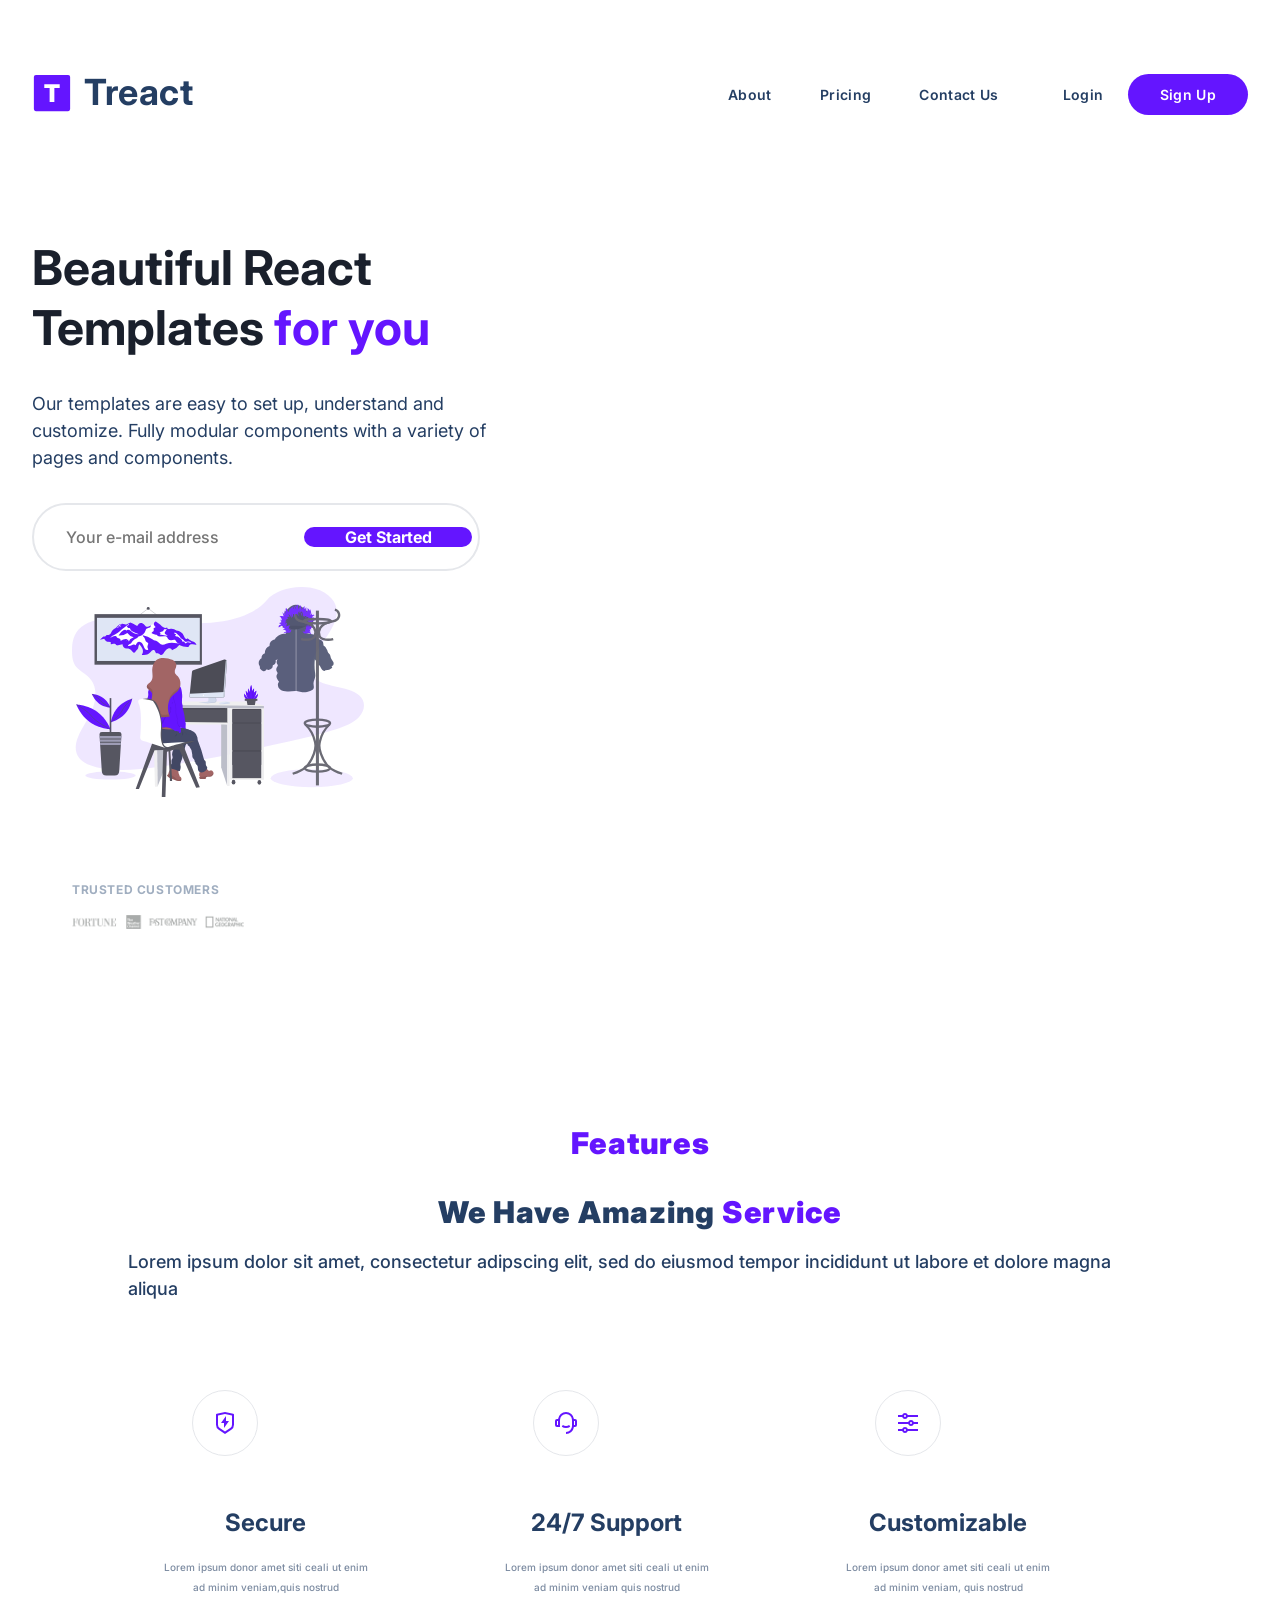
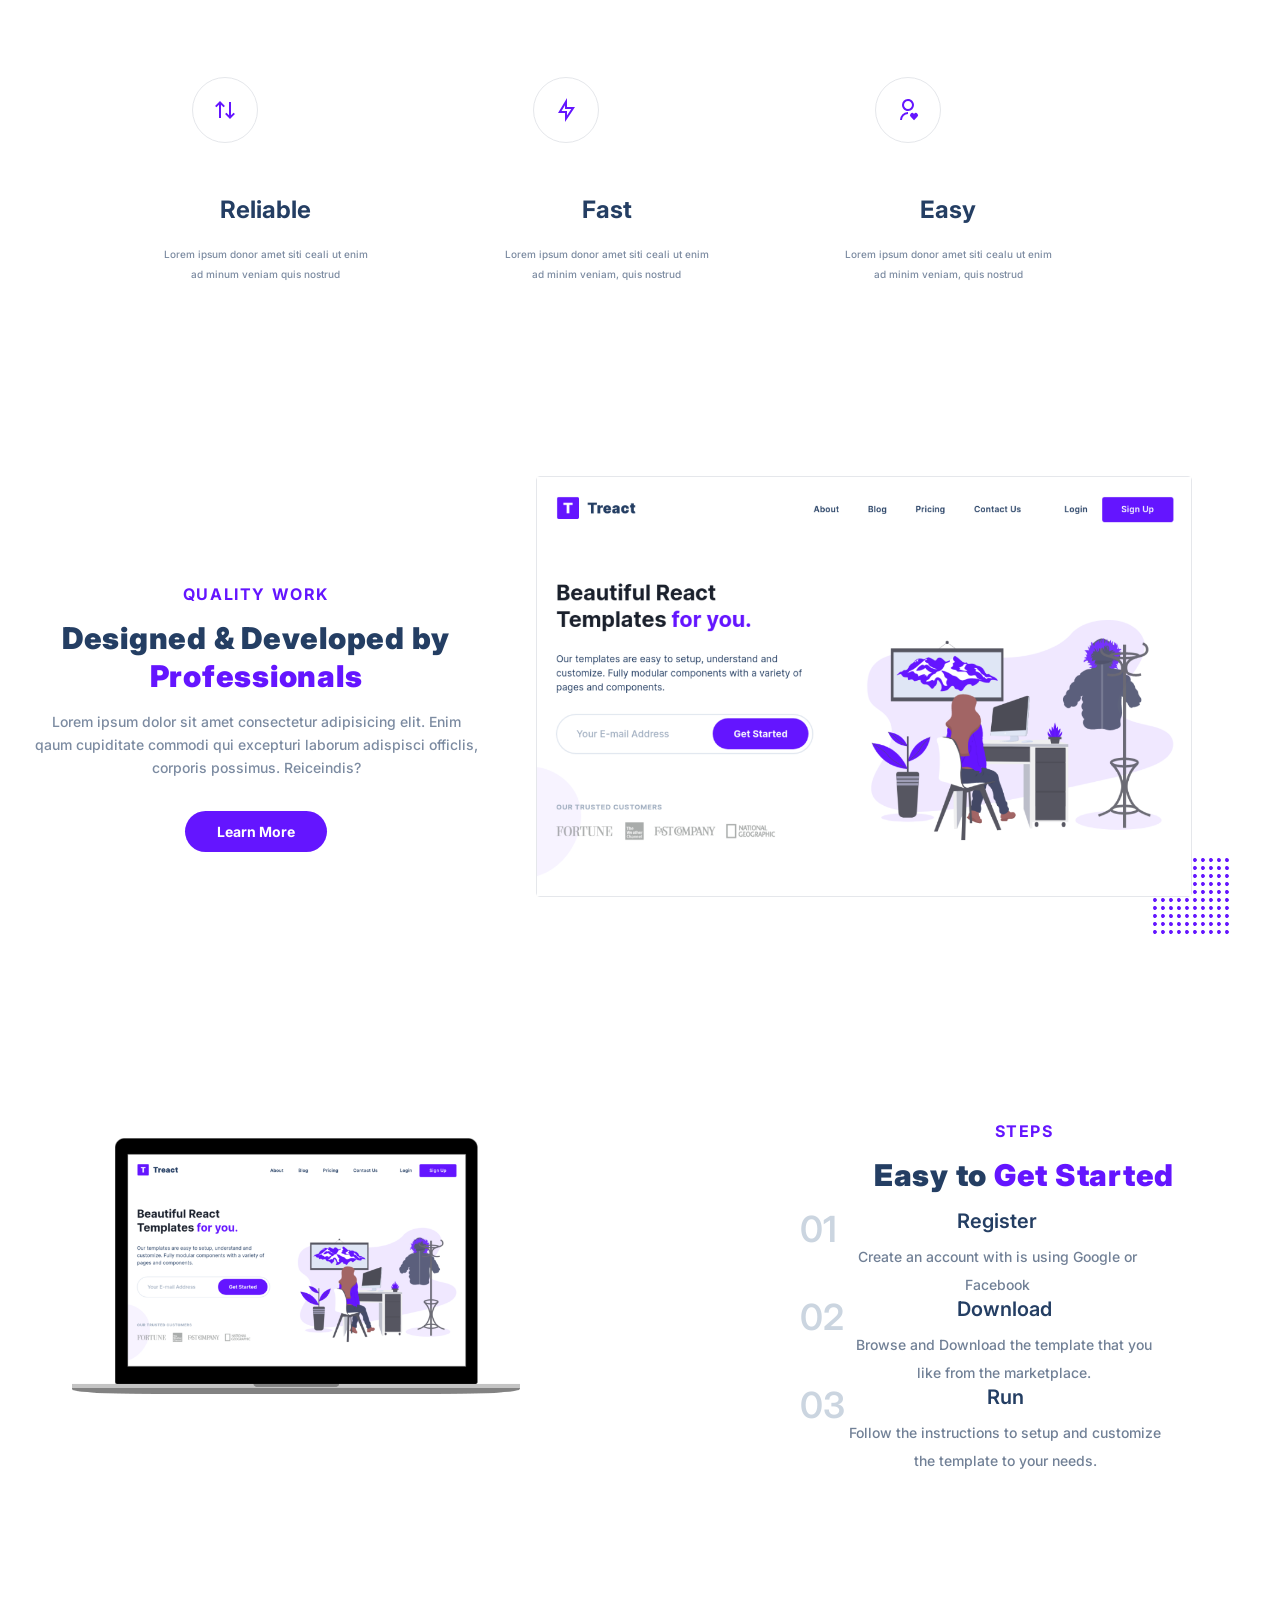
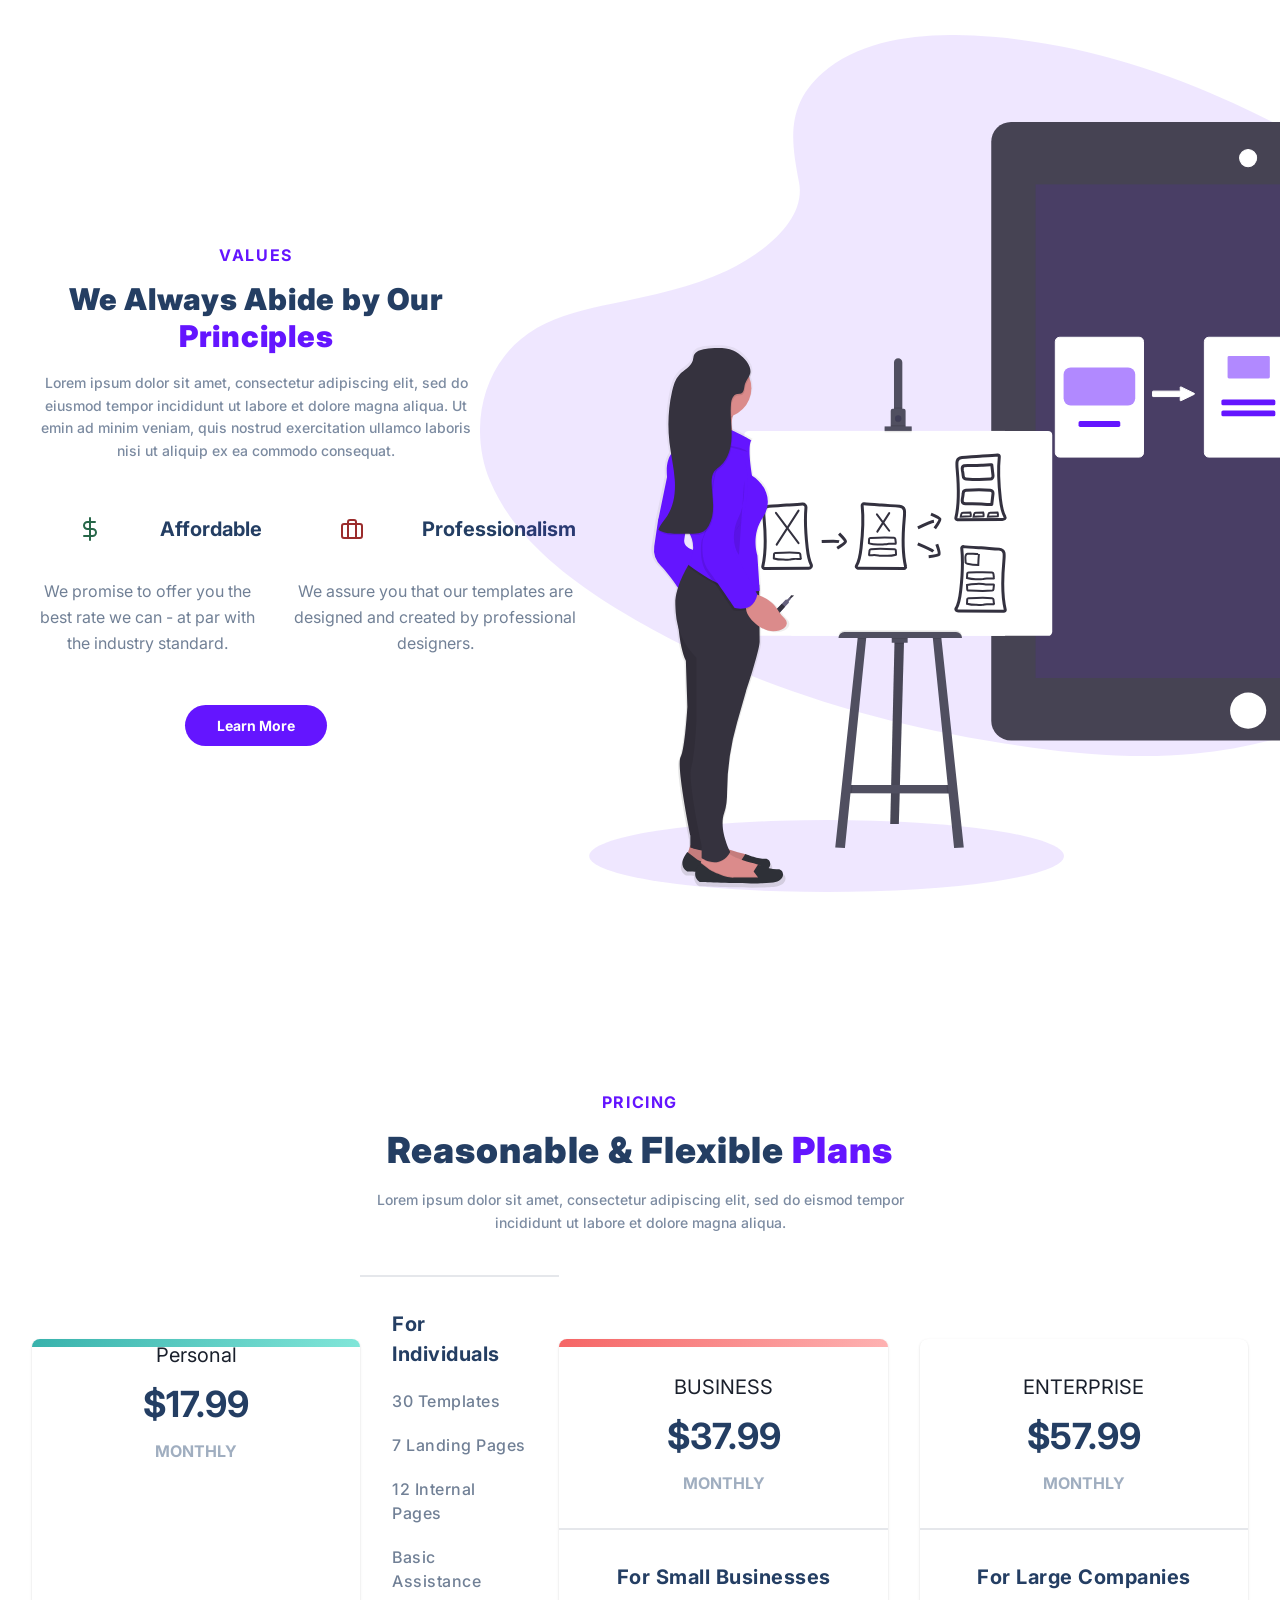
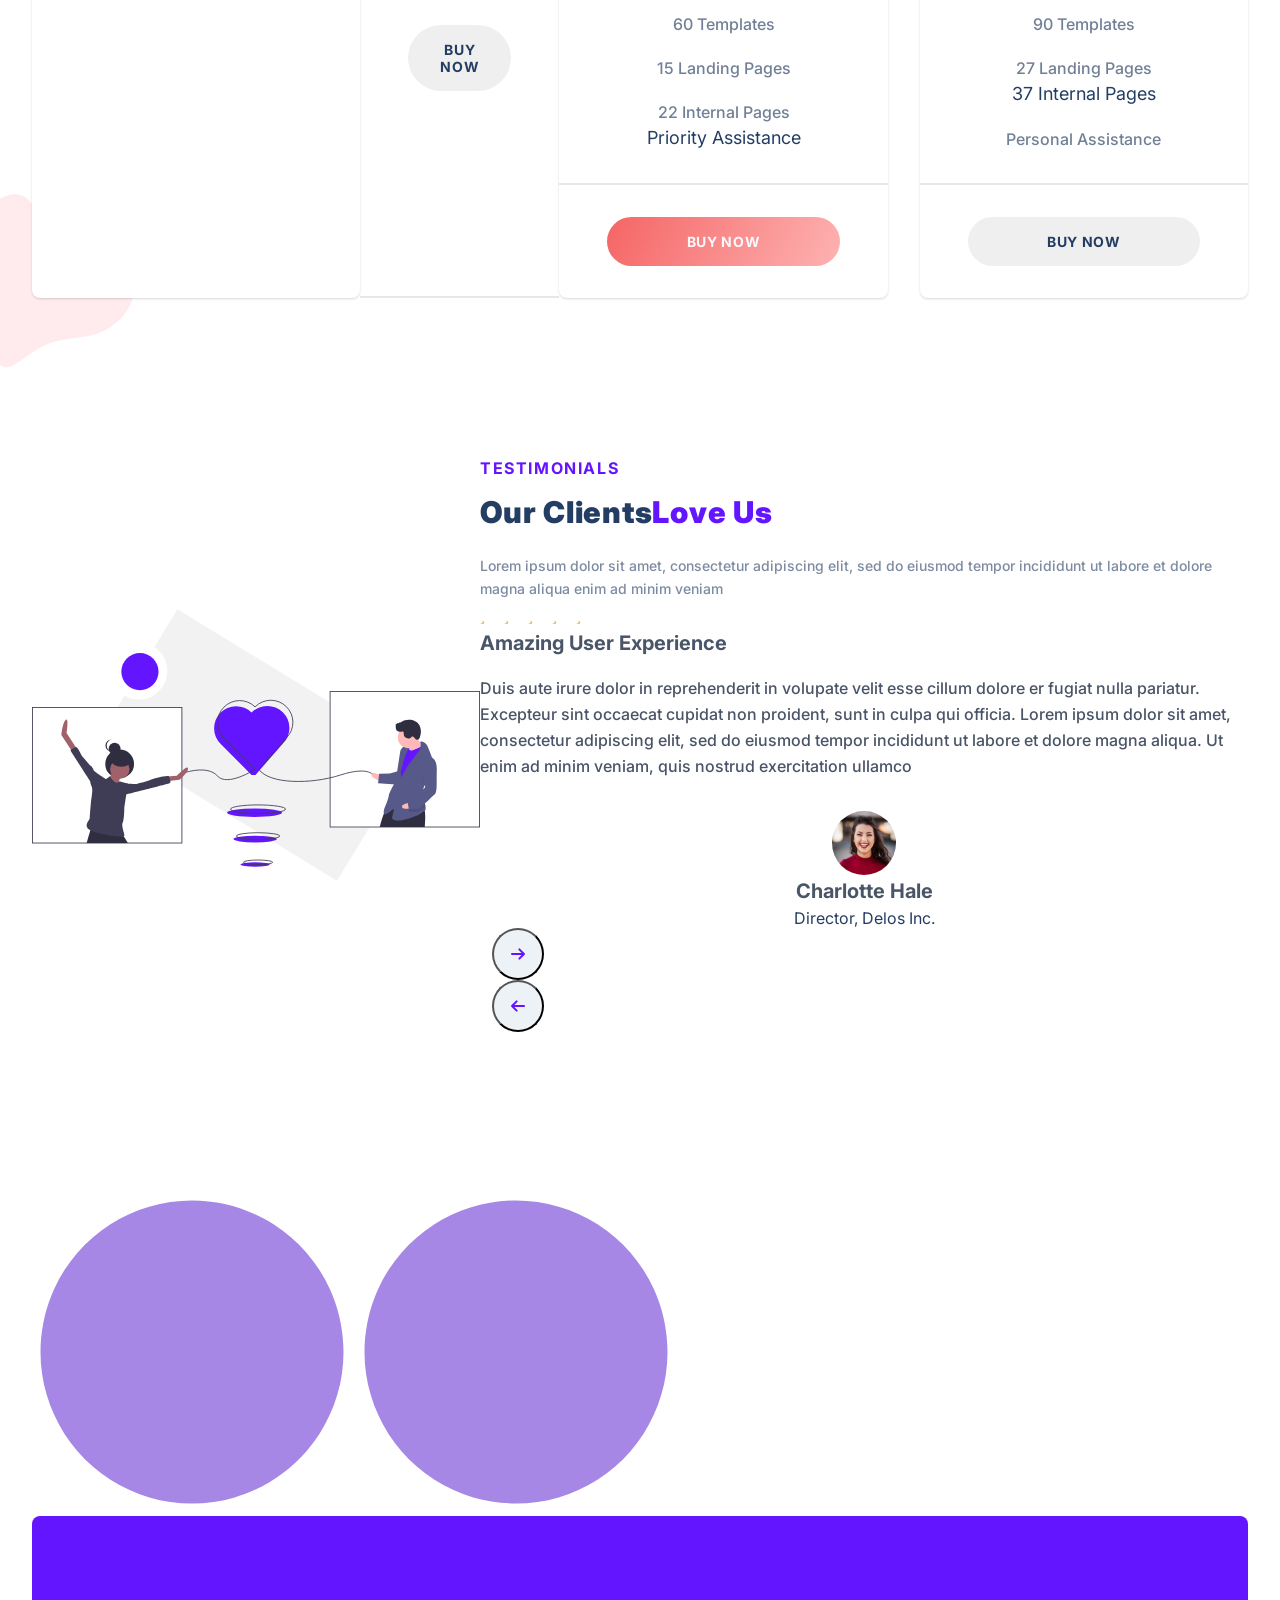
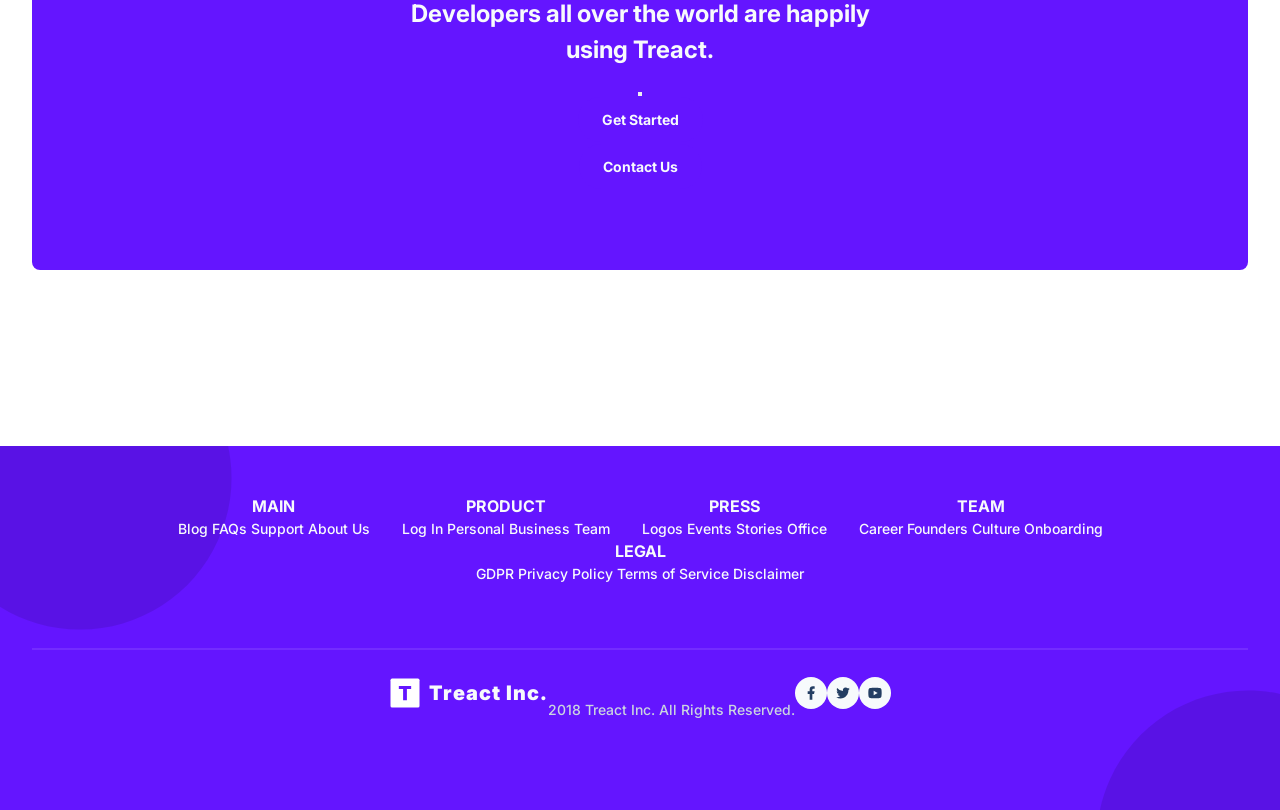
==== commit d00813d0: "updated index.html" ====
--- a/index (1).html
+++ b/index (1).html
@@ -101,7 +101,6 @@
                                 </div>
                           </div>  
                         </div>
-                </div>
                 <div class="feature">
                 <div class="feature__row">
                     <figure class="feature__img--wrapper">
@@ -243,10 +242,9 @@
                     <div class="value">
                         <div class="value__title">
                             <figure class="value__img--wrapper">
-                             
-                                <svg xmlns="http://www.w3.org/2000/svg" width="24" height="24" viewBox="0 0 24 24" fill="none" stroke="rgba(155, 44, 44, 1)" stroke-width="2" stroke-linecap="round" stroke-linejoin="round" class="value__img">
-                        <rect x="2" y="7" width="20" height="14" rx="2" ry="2"></rect>
-                        <path d="M16 21V5a2 2 0 0 0-2-2h-4a2 2 0 0 0-2 2v16"></path>
+                             <svg xmlns="http://www.w3.org/2000/svg" width="24" height="24" viewBox="0 0 24 24" fill="none" stroke="rgba(39, 103, 73, 1)" stroke-width="2" stroke-linecap="round" stroke-linejoin="round" class="value__img">
+                        <line x1="12" y1="1" x2="12" y2="23"></line>
+                        <path d="M17 5H9.5a3.5 3.5 0 0 0 0 7h5a3.5 3.5 0 0 1 0 7H6"></path>
                       </svg>
 </figure>
                             </figure>
@@ -392,8 +390,8 @@
                     </button>
                     <div class="divider"></div>
                     <button class="testimonial__button">
-                        <svg fill="none" stroke="rgb(100,21,255)" stroke-linecap="round" stroke-linejoin="round" stroke-width="3" viewBox="0 0 24 24">
-                        <path d="M14 5l7 7m0 0l-7 7m7-7H3"></path>
+                    <svg fill="none" stroke="rgb(100,21,255)" stroke-linecap="round" stroke-linejoin="round" stroke-width="3" viewBox="0 0 24 24">
+                        <path d="M10 19l-7-7m0 0l7-7m-7 7h18"></path>
                       </svg>
                     </button>
                         </div>
--- a/style.css
+++ b/style.css
@@ -367,6 +367,7 @@
   box-sizing: border-box;
   font-family: "Inter", sans-serif;
   color: #243e63;
+  display: flex;
 }
 
 .feature__row {
@@ -375,6 +376,8 @@
   padding: 32px 8px;
   margin: 0 16px;
   text-align: center;
+  flex-wrap: wrap;
+  flex-direction:column;
 }
 
 .feature__img--wrapper {
@@ -382,6 +385,7 @@
   padding: 20px;
   border: 1px solid #e5e7eb;
   border-radius: 500px;
+  flex-wrap: wrap;
 }
 
 .feature__text {
@@ -482,6 +486,14 @@
   display: block;
 }
 
+#quality .btn {
+  margin-top: 32px;
+}
+
+.quality__img {
+  z-index: 1;
+}
+
 .section__title {
   font-size: 30px;
   margin-top: 16px;
@@ -602,6 +614,11 @@
   font-weight: 500;
   line-height: 2;
 }
+
+.step {
+  display: flex;
+  align-items: flex-start;
+}
 /* 
 
 VALUES ↓
@@ -635,13 +652,13 @@
 
 .value:nth-of-type(1) {
   margin-top: 32px;
-  margin-right: 0px;
+  margin-right: 32px;
   align-items: center;
 }
 
 .value:nth-of-type(2) {
   margin-top: 32px;
-  margin-right: 0px;
+  margin-right: 32px;
   align-items: center;
 }
 
@@ -662,6 +679,44 @@
 .vaules__img {
   width: 100%;
   max-width: 448px;
+}
+
+.value.plan:nth-child(2) .value__img--wrapper {
+  background-color: #feb2b2;
+}
+
+.value__img--wrapper {
+  border-radius: 50%;
+  display: flex;
+  justify-content: center;
+  align-items: center;
+  width: 36px;
+  height: 36px;
+}
+
+.value__name {
+  margin-left: 12px;
+  font-size: 20px;
+  font-weight: bold;
+}
+
+.values__list {
+  margin-left: 0px;
+  margin-right: 0px;
+  display: flex;
+  max-width: none;
+  flex-direction: row;
+}
+
+.value__title {
+  display: flex;
+  align-items: center;
+}
+
+.value__para {
+  margin-top: 16px;
+  line-height: 1.623;
+  color: #718096;
 }
 /*
 
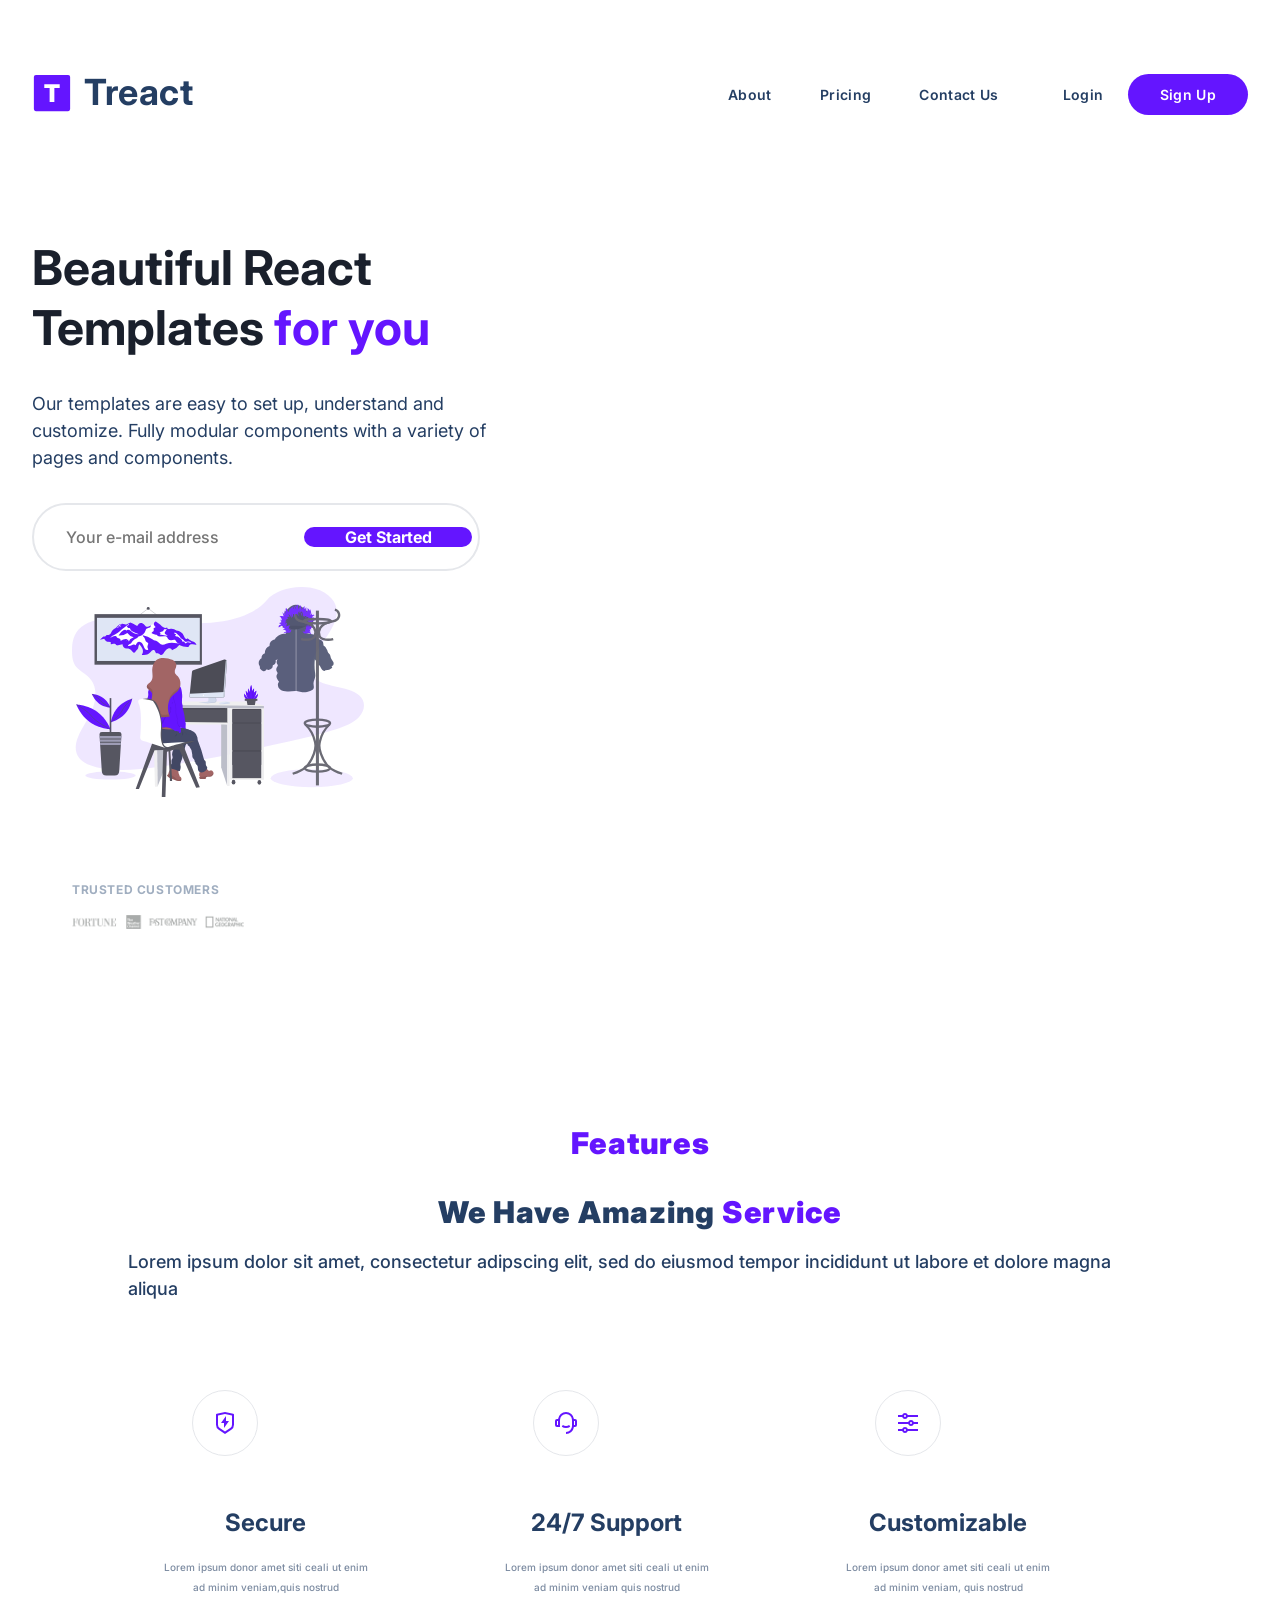
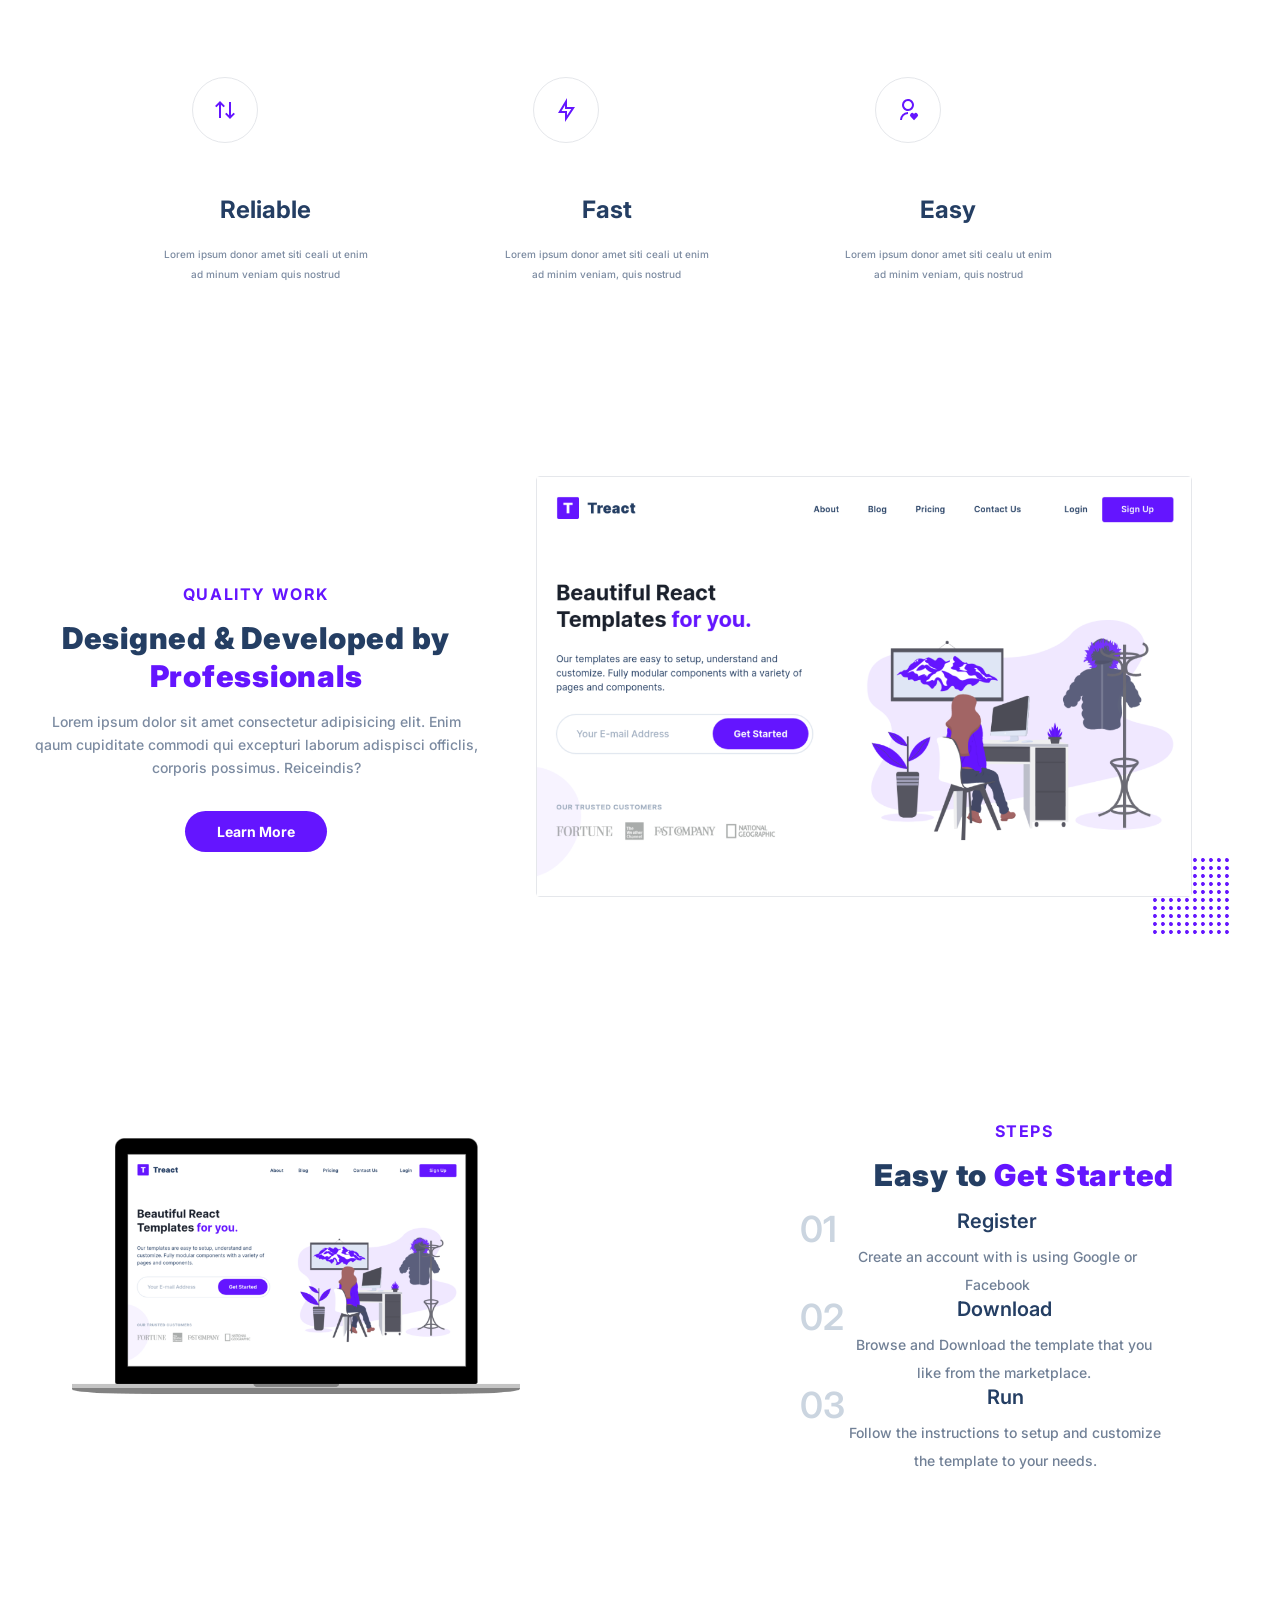
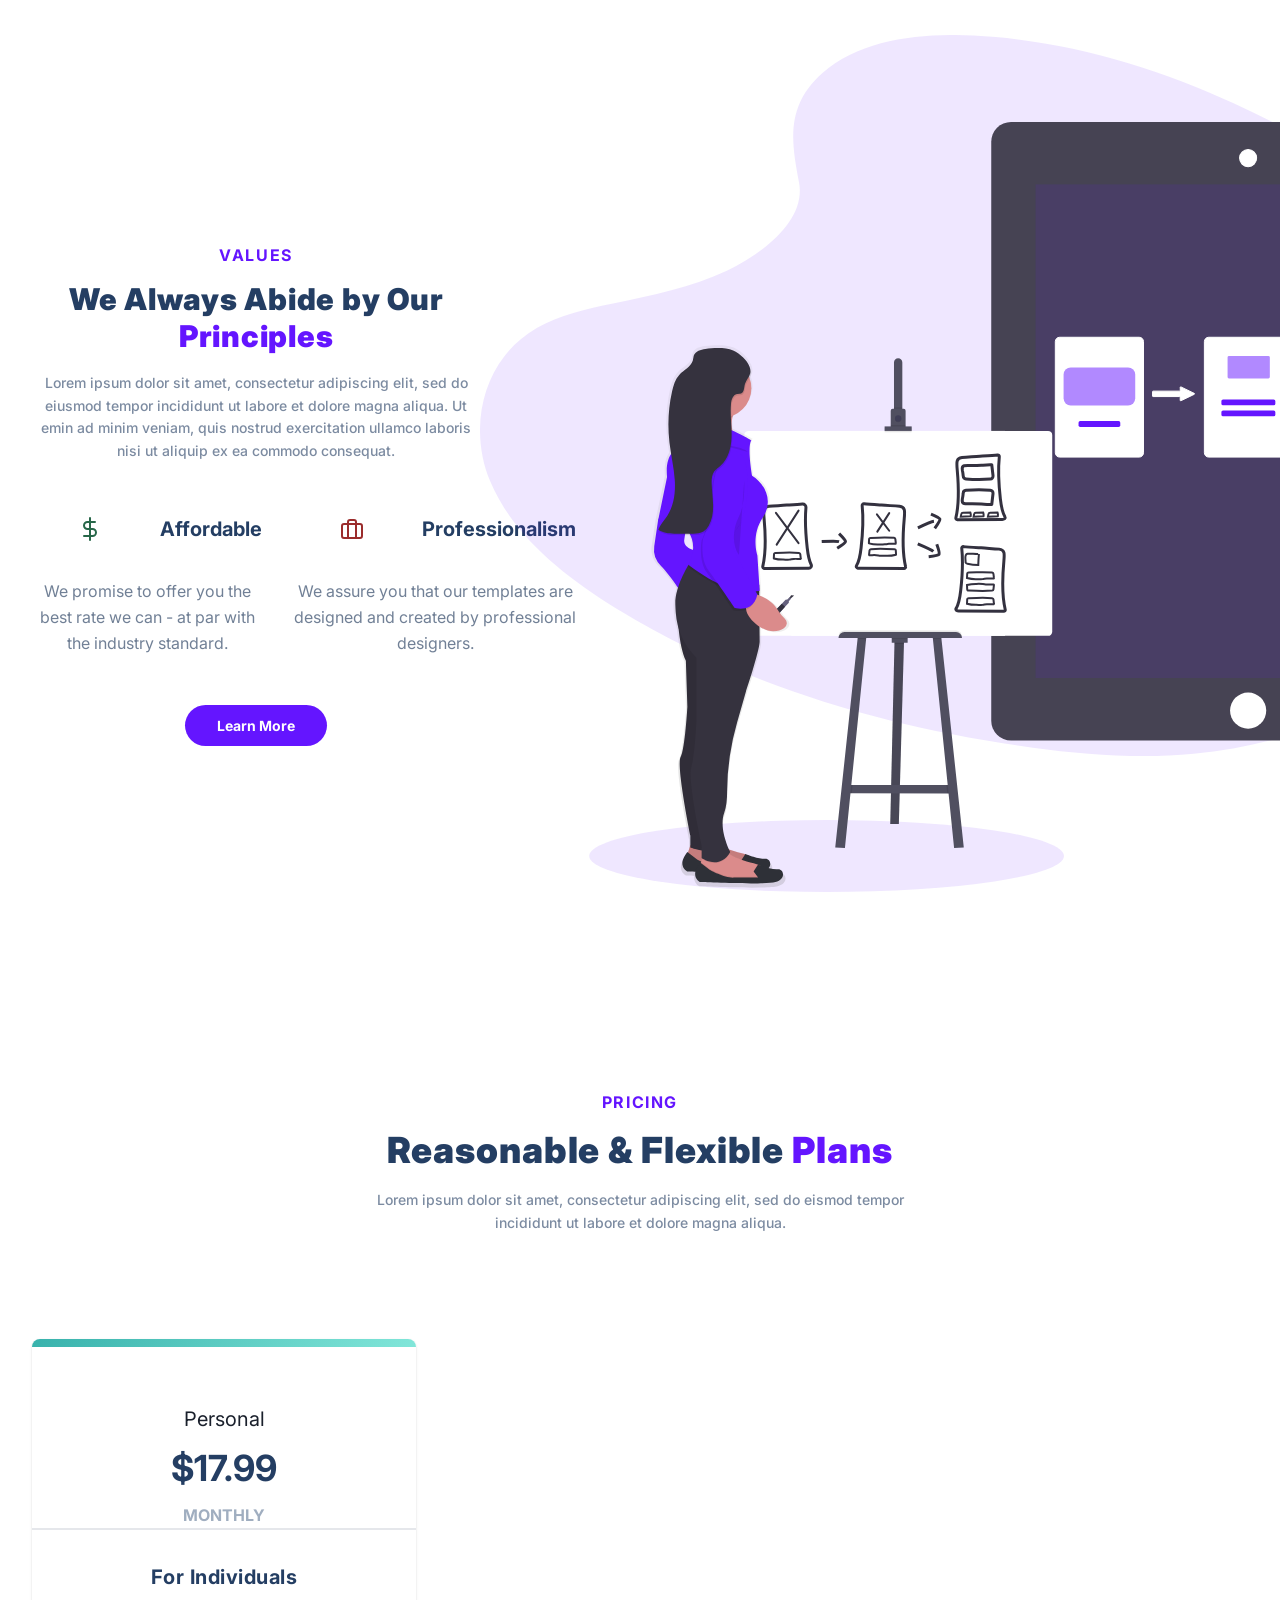
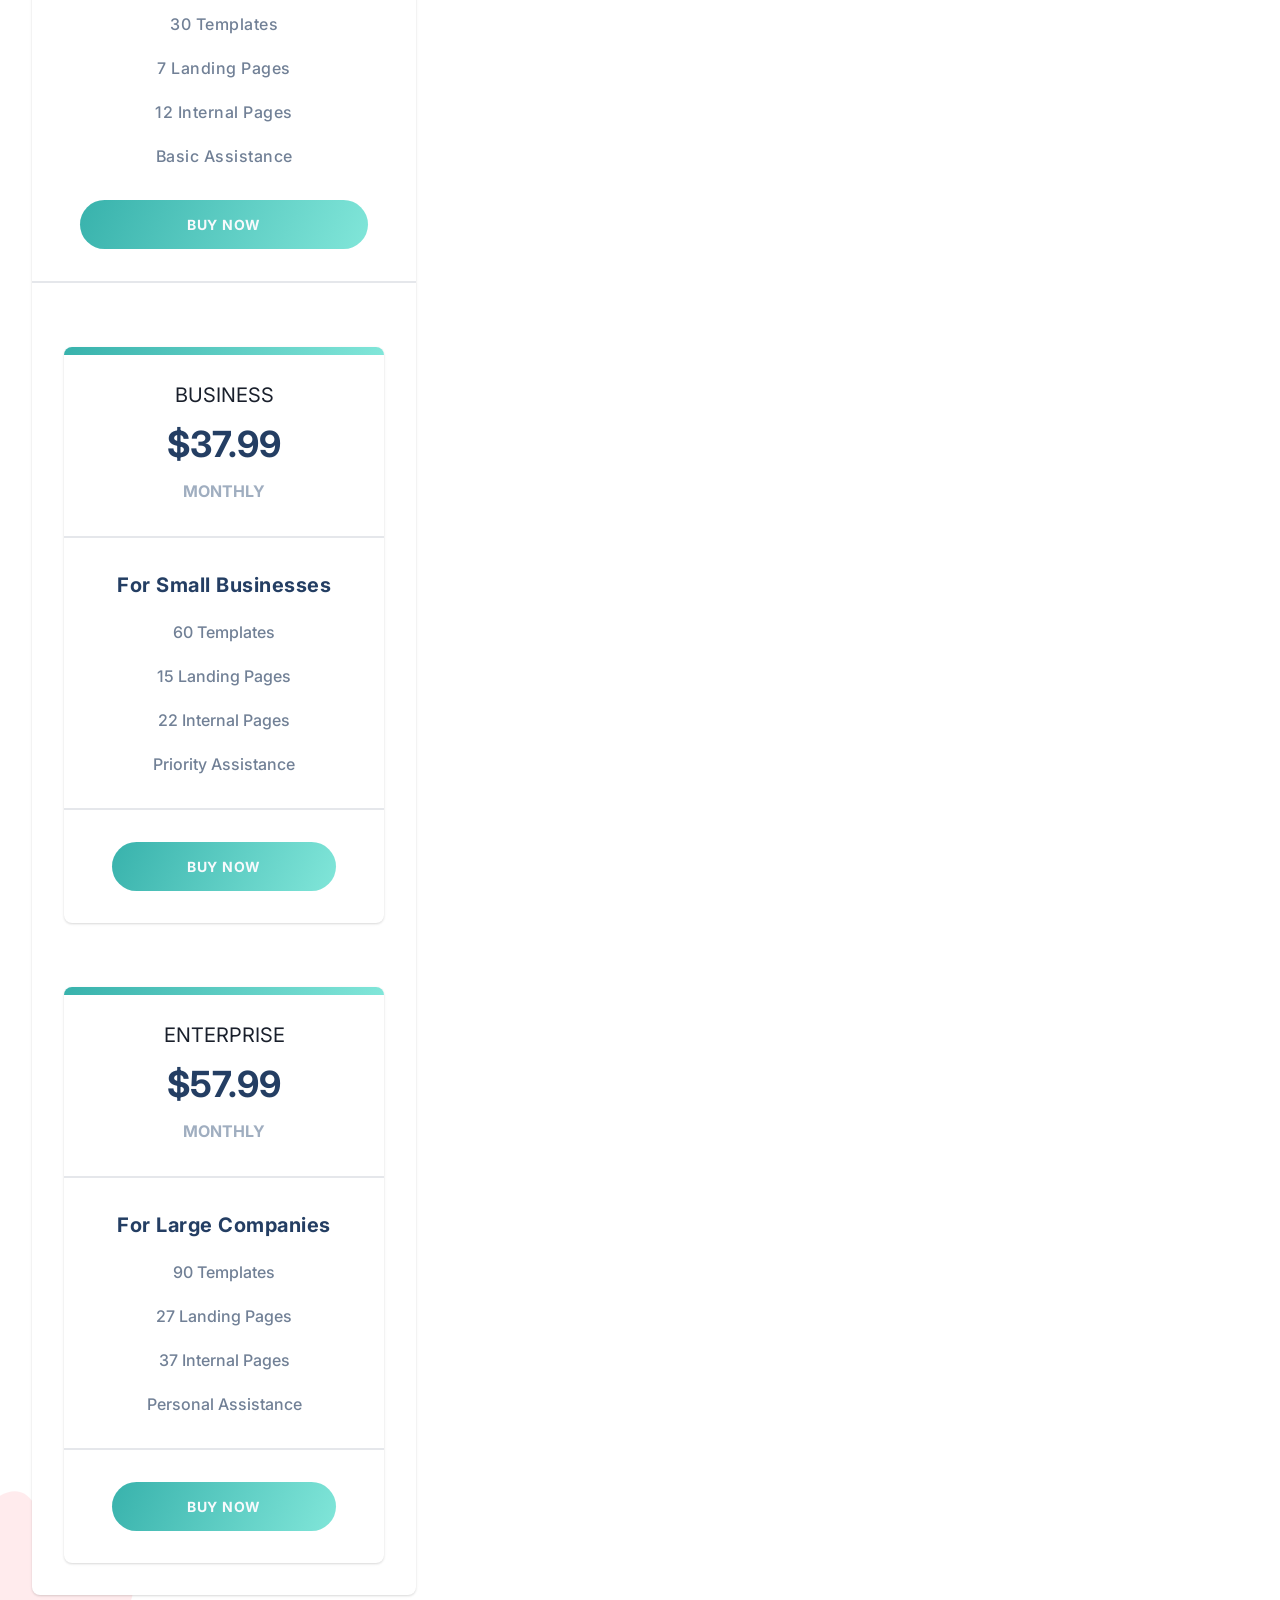
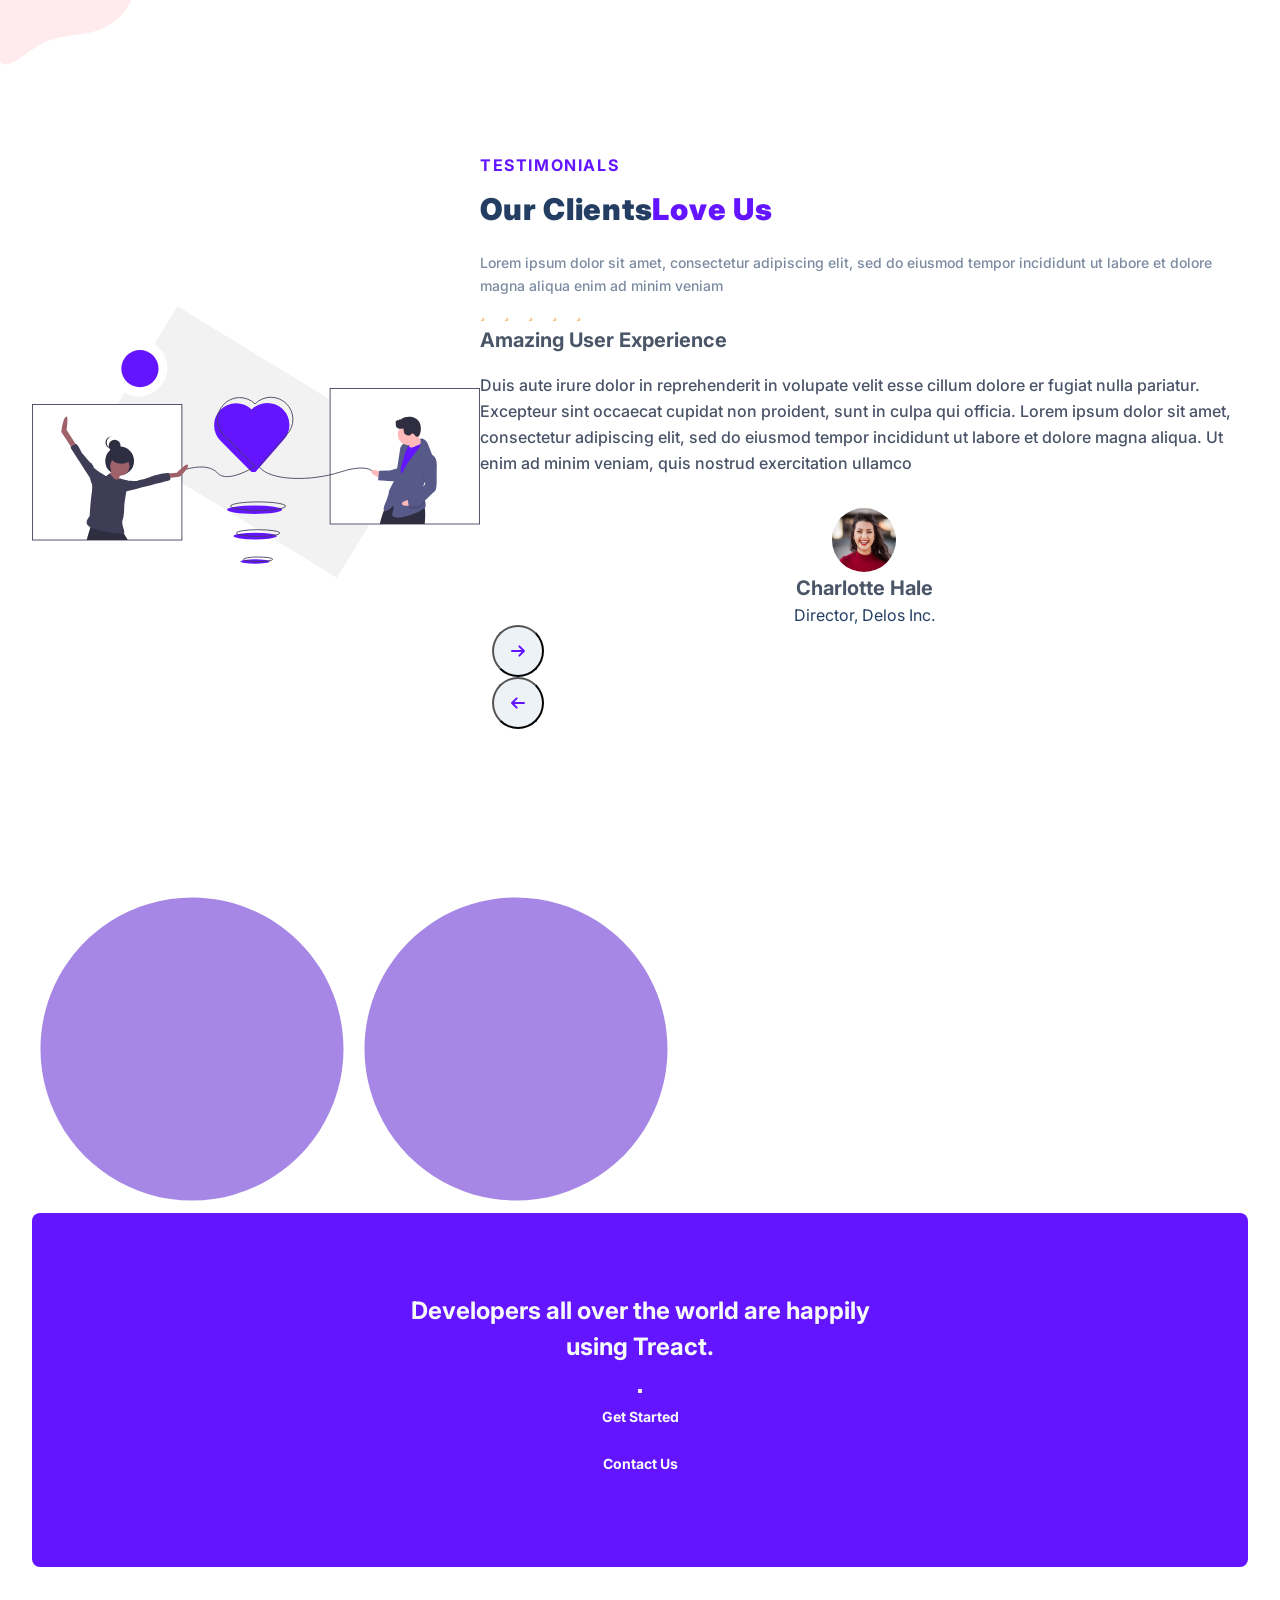
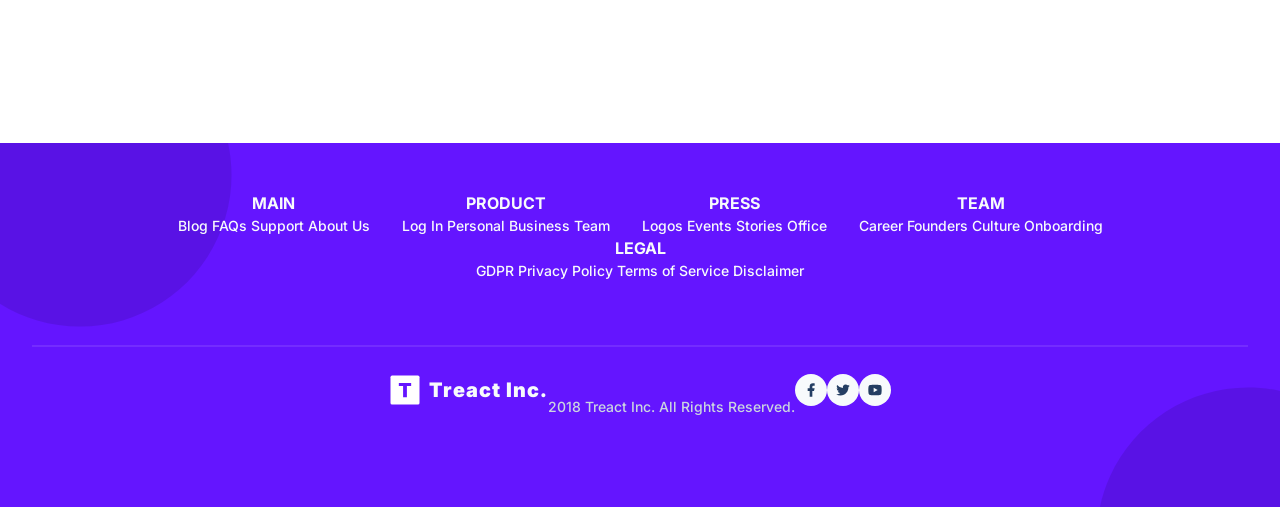
==== commit 14db06ba: "updated index.html" ====
--- a/index (1).html
+++ b/index (1).html
@@ -285,13 +285,13 @@
                     <p class="section__para">
                         Lorem ipsum dolor sit amet, consectetur adipiscing elit, sed do eismod tempor incididunt ut labore et dolore magna aliqua.
                     </p>
+                    </div>
                     <div class="plans">
                         <div class="plan">
                             <div class="plan__stripe"></div>
-                            <div class="plan__name">Personal</div>
+                            <div class="plan__top"></div> <div class="plan__name">Personal</div>
                             <div class="plan__price">$17.99</div>
                             <div class="plan__duration">MONTHLY</div>
-                        </div>
                         <div class="plan__middle">
                             <div class="plan__target">For Individuals
                                 <p class="plan__feature">30 Templates</p>
@@ -315,7 +315,7 @@
                                 <p class="plan__feature">60 Templates</p>
                                 <p class="plan__feature">15 Landing Pages</p>
                                 <p class="plan__feature">22 Internal Pages</p>
-                                <p class="plan__feaure">Priority Assistance</p>
+                                <p class="plan__feature">Priority Assistance</p>
                             </div>
                             <div class="plan__bottom">
                                 <button class="plan__button">Buy Now</button>
@@ -332,7 +332,7 @@
                                 <div class="plan__target">For Large Companies</div>
                                 <p class="plan__feature">90 Templates</p>
                                 <p class="plan__feature">27 Landing Pages</p>
-                                <p class="plan_-feature">37 Internal Pages</p>
+                                <p class="plan__feature">37 Internal Pages</p>
                                 <p class="plan__feature">Personal Assistance</p>
                             </div>
                             <div class="plan__bottom">
--- a/style.css
+++ b/style.css
@@ -749,6 +749,7 @@
 .plans {
   display: flex;
   position: relative;
+  flex-direction: row;
   width: 100%;
   justify-content: space-between;
   gap: 2rem;
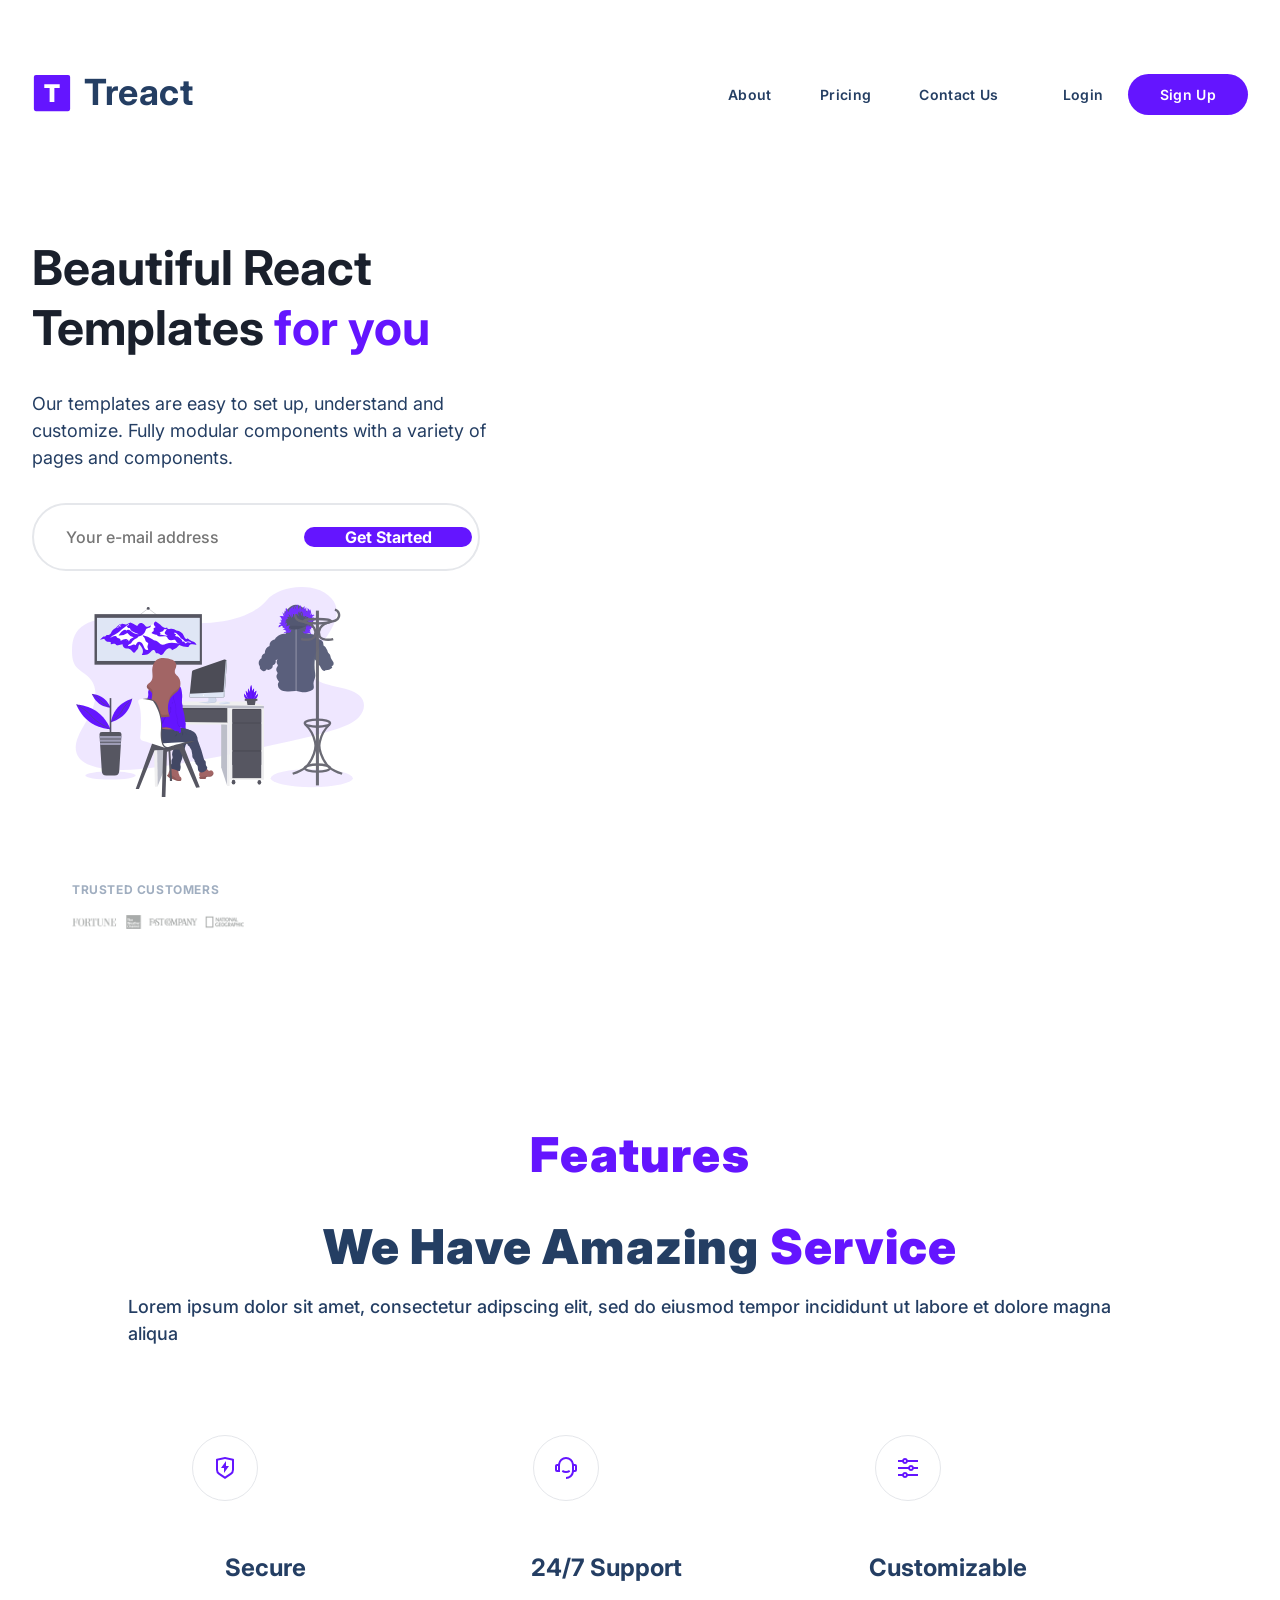
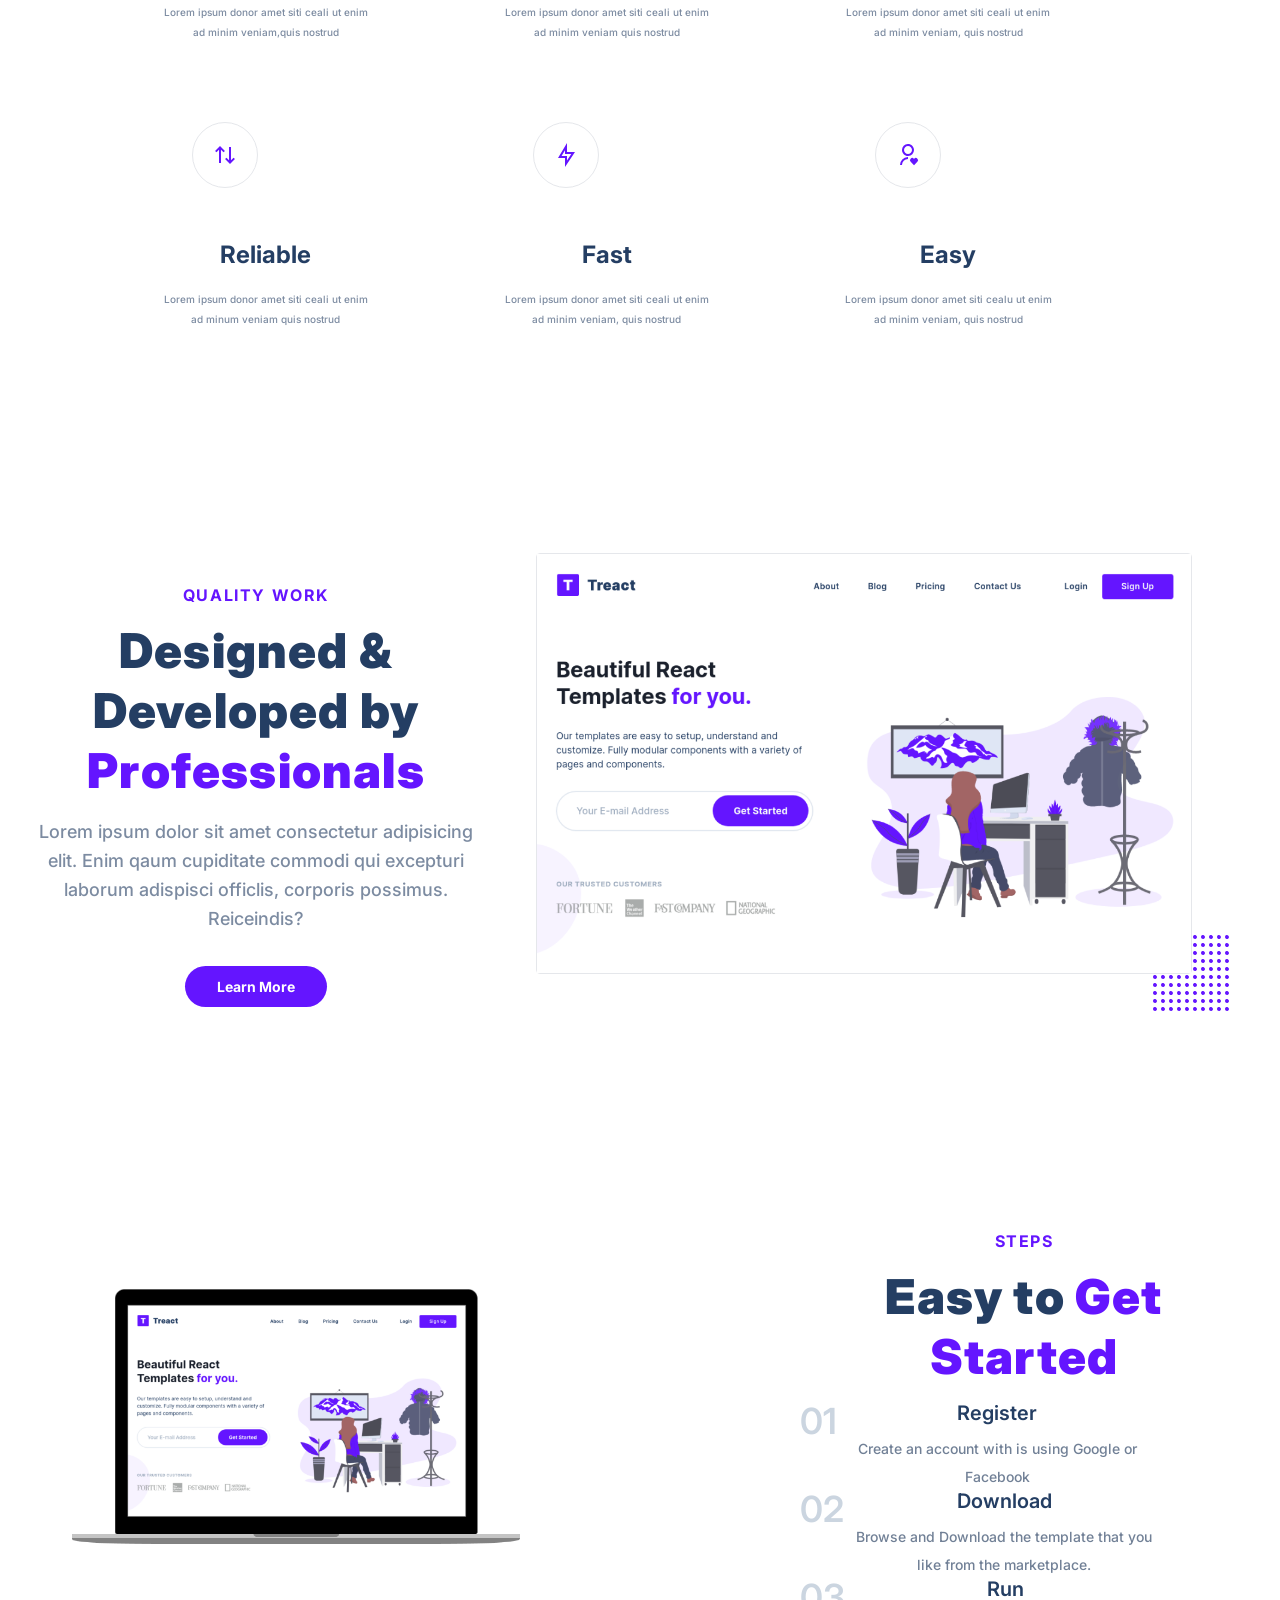
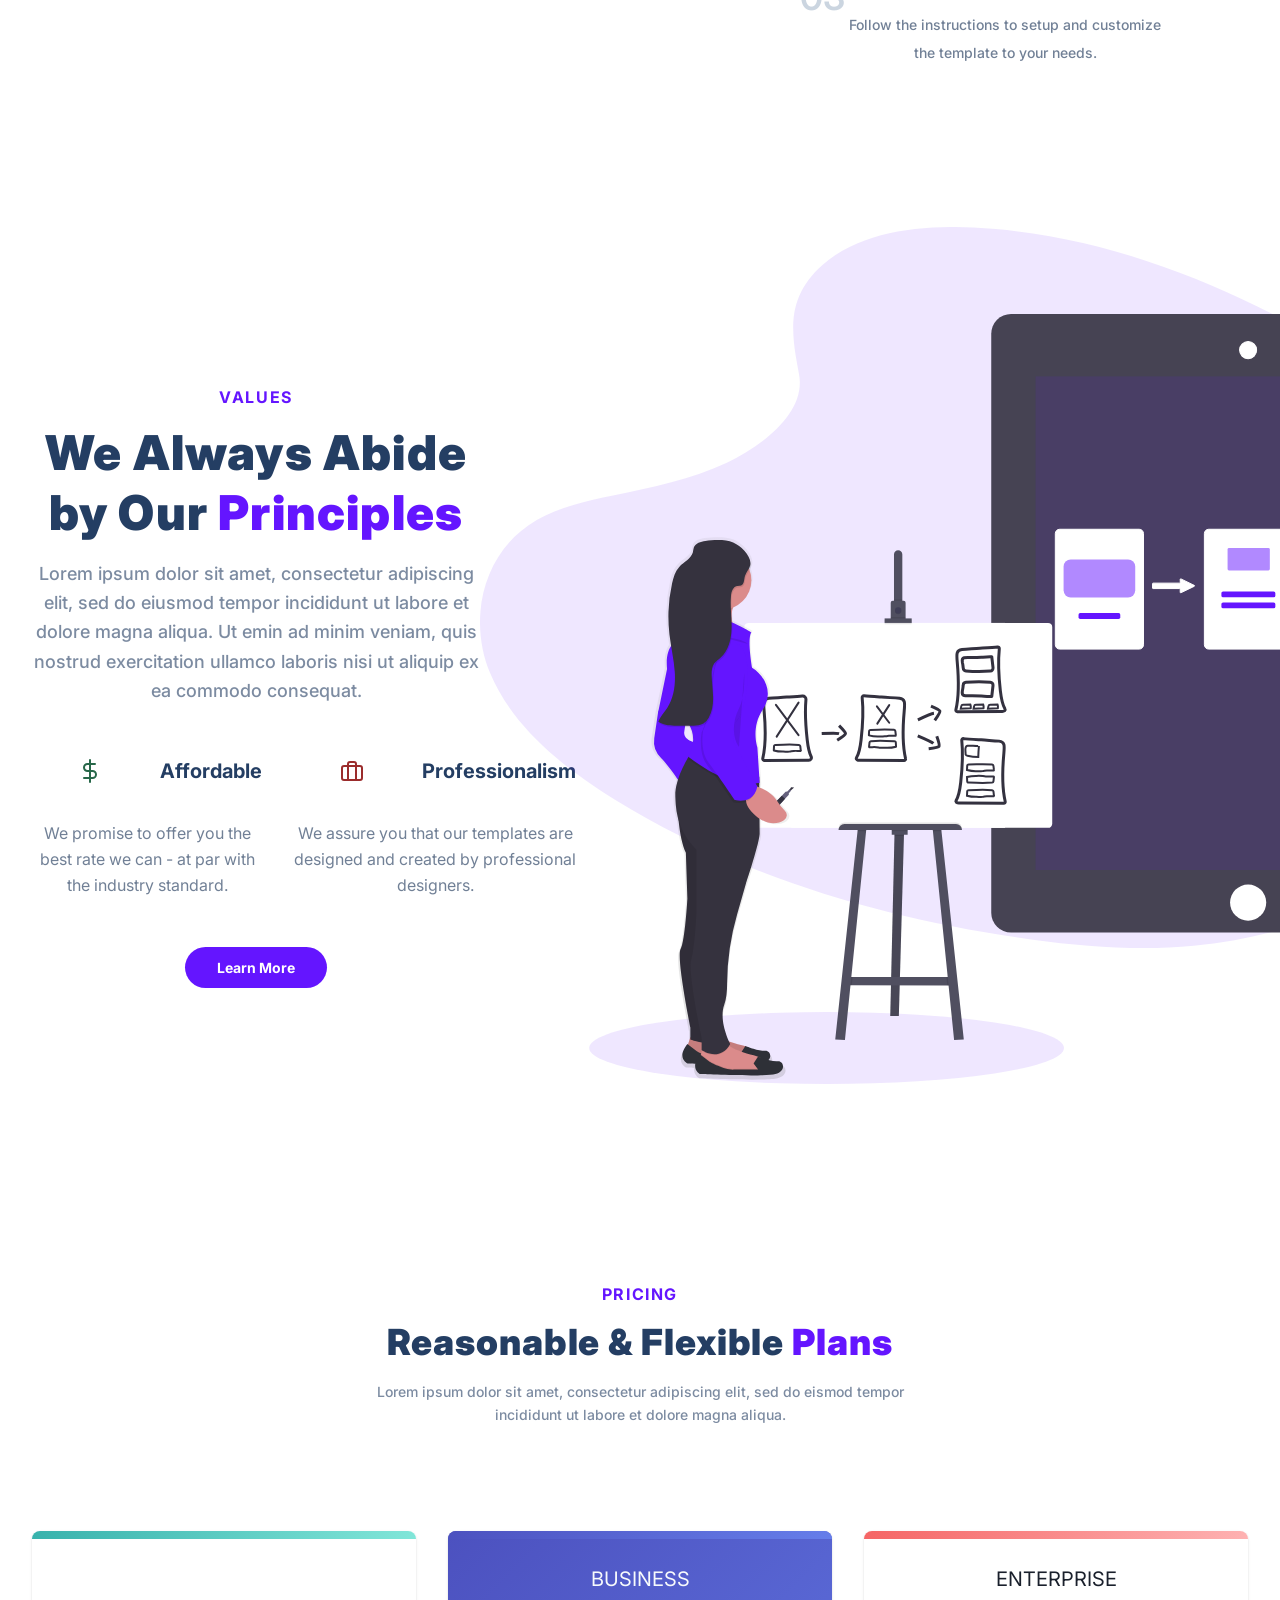
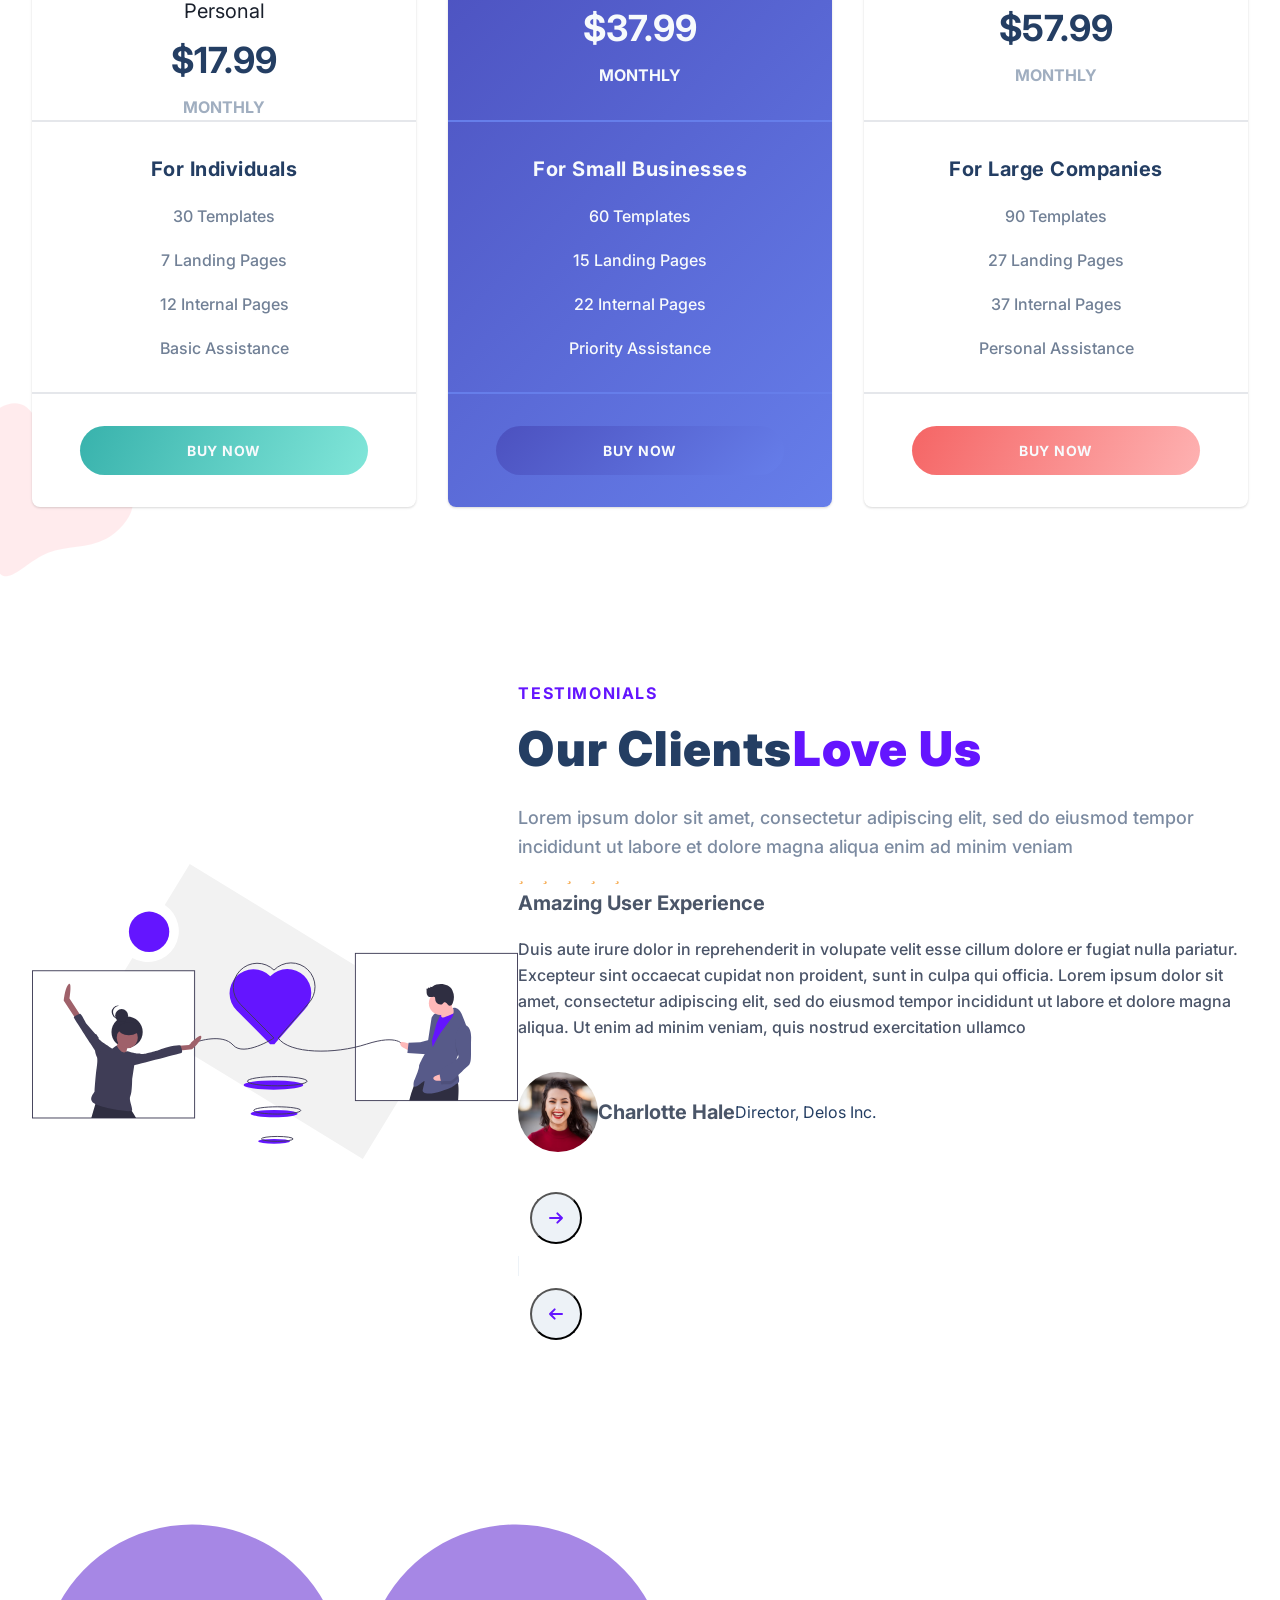
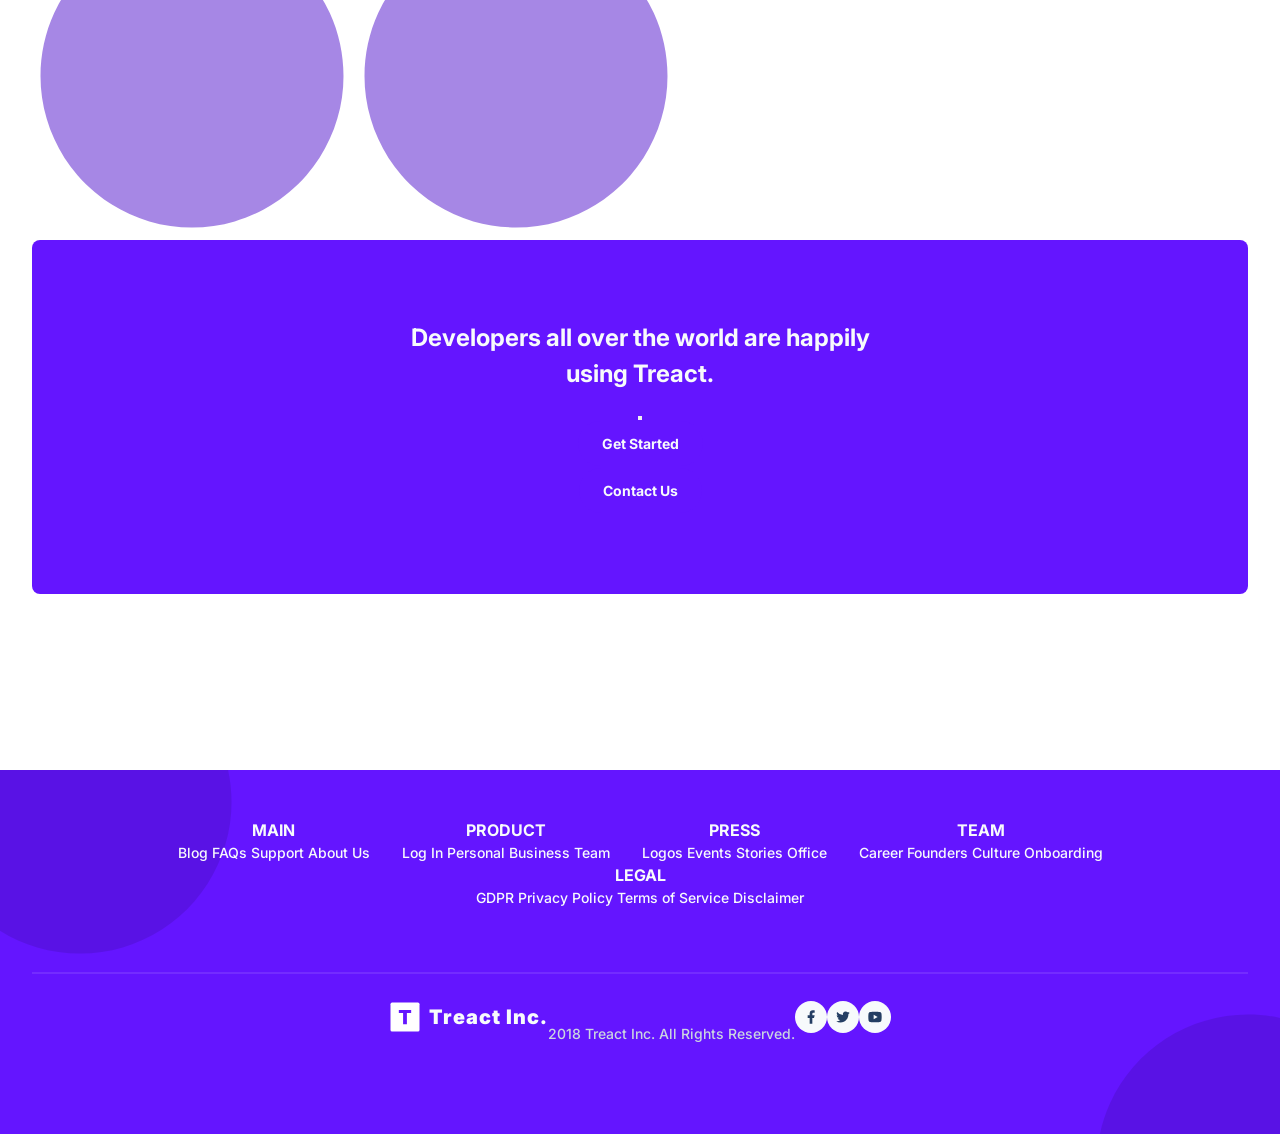
==== commit 690e94f8: "updated index.html" ====
--- a/index (1).html
+++ b/index (1).html
@@ -293,7 +293,7 @@
                             <div class="plan__price">$17.99</div>
                             <div class="plan__duration">MONTHLY</div>
                         <div class="plan__middle">
-                            <div class="plan__target">For Individuals
+                            <div class="plan__target">For Individuals</div>
                                 <p class="plan__feature">30 Templates</p>
                                 <p class="plan__feature">7 Landing Pages</p>
                                 <p class="plan__feature">12 Internal Pages</p>
--- a/style.css
+++ b/style.css
@@ -377,7 +377,7 @@
   margin: 0 16px;
   text-align: center;
   flex-wrap: wrap;
-  flex-direction:column;
+  flex-direction: column;
 }
 
 .feature__img--wrapper {
@@ -954,31 +954,28 @@
 
 #testimonials .row {
   display: flex;
-}
-
-section {
-  padding: 0 32px;
-  box-sizing: border-box;
-  font-family: "Inter", sans-serif;
-  color: #243e63;
-}
-
-#testimonials .container {
-  padding-top: 5rem;
-  padding-bottom: 5rem;
-  box-sizing: border-box;
-  font-family: "Inter", sans-serif;
-  color: #243e63;
-}
-
-#testimonials .row {
   margin-left: auto;
   margin-right: auto;
   max-width: 1280px;
-  display: flex;
+  align-items: center;
   justify-content: space-between;
 }
 
+section {
+  padding: 0 32px;
+  box-sizing: border-box;
+  font-family: "Inter", sans-serif;
+  color: #243e63;
+}
+
+#testimonials .container {
+  padding-top: 6rem;
+  padding-bottom: 6rem;
+  box-sizing: border-box;
+  font-family: "Inter", sans-serif;
+  color: #243e63;
+}
+
 .row {
   width: 100%;
   margin: 0 auto;
@@ -989,17 +986,16 @@
 }
 
 .testimonials__img {
-  width: 100%;
-  max-width: 448px;
+  width: 40%;
 }
 
 .testimonials__description {
-  padding-left: 0;
-  width: 100%;
-  max-width: 448px;
-  padding: 0;
-  margin-top: 64px;
-  text-align: center;
+  width: calc(100% - 40%);
+  display: flex;
+  flex-direction: column;
+  padding-left: 64px;
+  margin: 0;
+  padding: 0;
 }
 
 .section__tag {
@@ -1020,7 +1016,7 @@
 }
 
 .section__title {
-  font-size: 30px;
+  font-size: 48px;
   font-weight: 900;
   color: rgb(36, 62, 99);
   margin: 16px 0;
@@ -1030,7 +1026,7 @@
 }
 
 .section__para {
-  font-size: 14px;
+  font-size: 18px;
   font-weight: 500;
   color: #7c8ba1;
   line-height: 1.625;
@@ -1044,6 +1040,7 @@
   box-sizing: border-box;
   font-family: "Inter", sans-serif;
   color: #243e63;
+  margin-top: 40px;
 }
 
 .testimonial__rating {
@@ -1105,9 +1102,6 @@
 }
 
 .testimonial__bottom {
-  flex-direction: column;
-  align-items: center;
-  padding-top: 4px;
   display: flex;
   justify-content: space-between;
   margin: 0;
@@ -1118,7 +1112,6 @@
 }
 
 .testimonial__profile {
-  flex-direction: column;
   align-items: center;
   display: flex;
   margin: 0;
@@ -1128,9 +1121,12 @@
 }
 
 .testimonial__img {
-  height: 64px;
-  width: 64px;
+  height: 80px;
+  width: 80px;
   border-radius: 50%;
+  margin: 0;
+  padding: 0;
+  box-sizing: border-box;
 }
 
 .testimonial__details {
@@ -1165,7 +1161,6 @@
 }
 
 .testimonial__buttons {
-  margin-top: 32px;
   display: flex;
   align-items: center;
   margin: 0;
@@ -1204,6 +1199,15 @@
   stroke-linecap: round;
   stroke-linejoin: round;
   stroke-width: 3;
+}
+
+.divider {
+  margin-top: 0.75rem;
+  margin-bottom: 0.75rem;
+  border-right-width: 1px;
+  width: 0.5px;
+  background-color: #edf2f7;
+  height: 20px;
 }
 /* 
 
